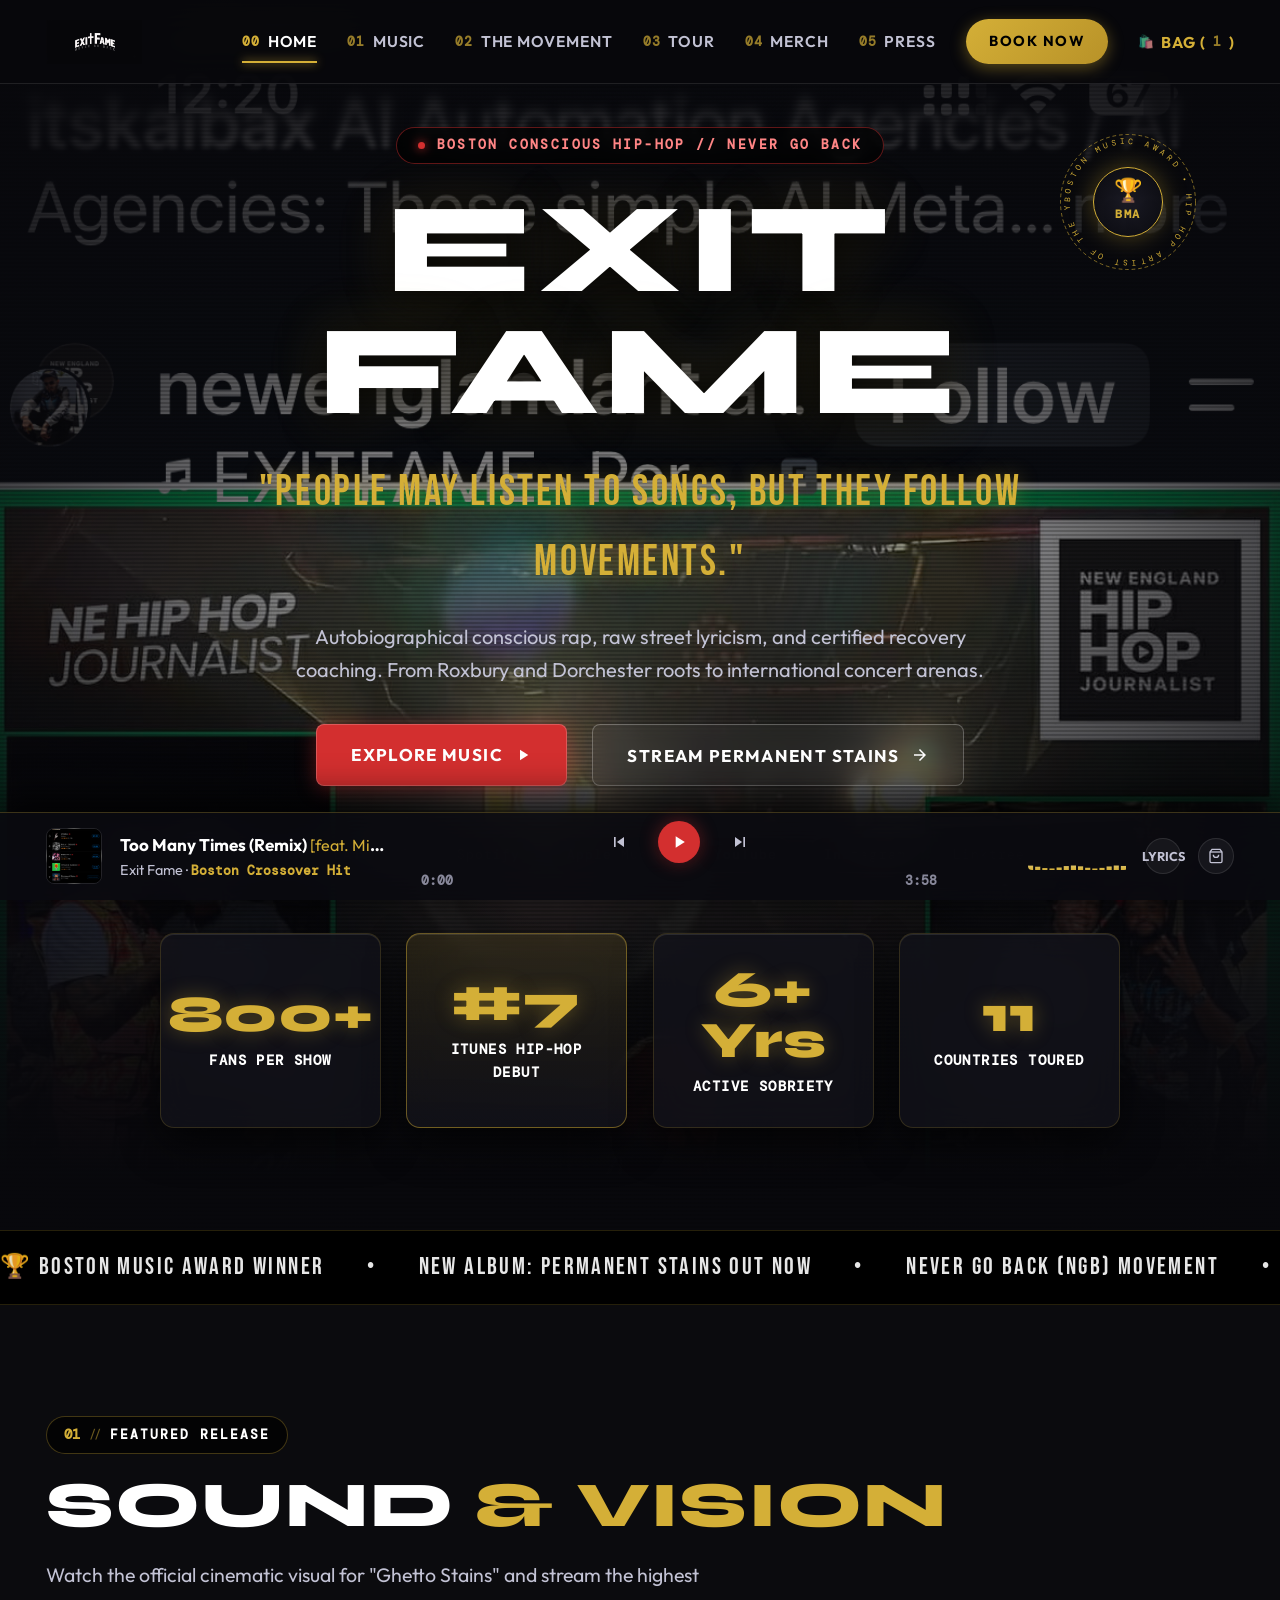
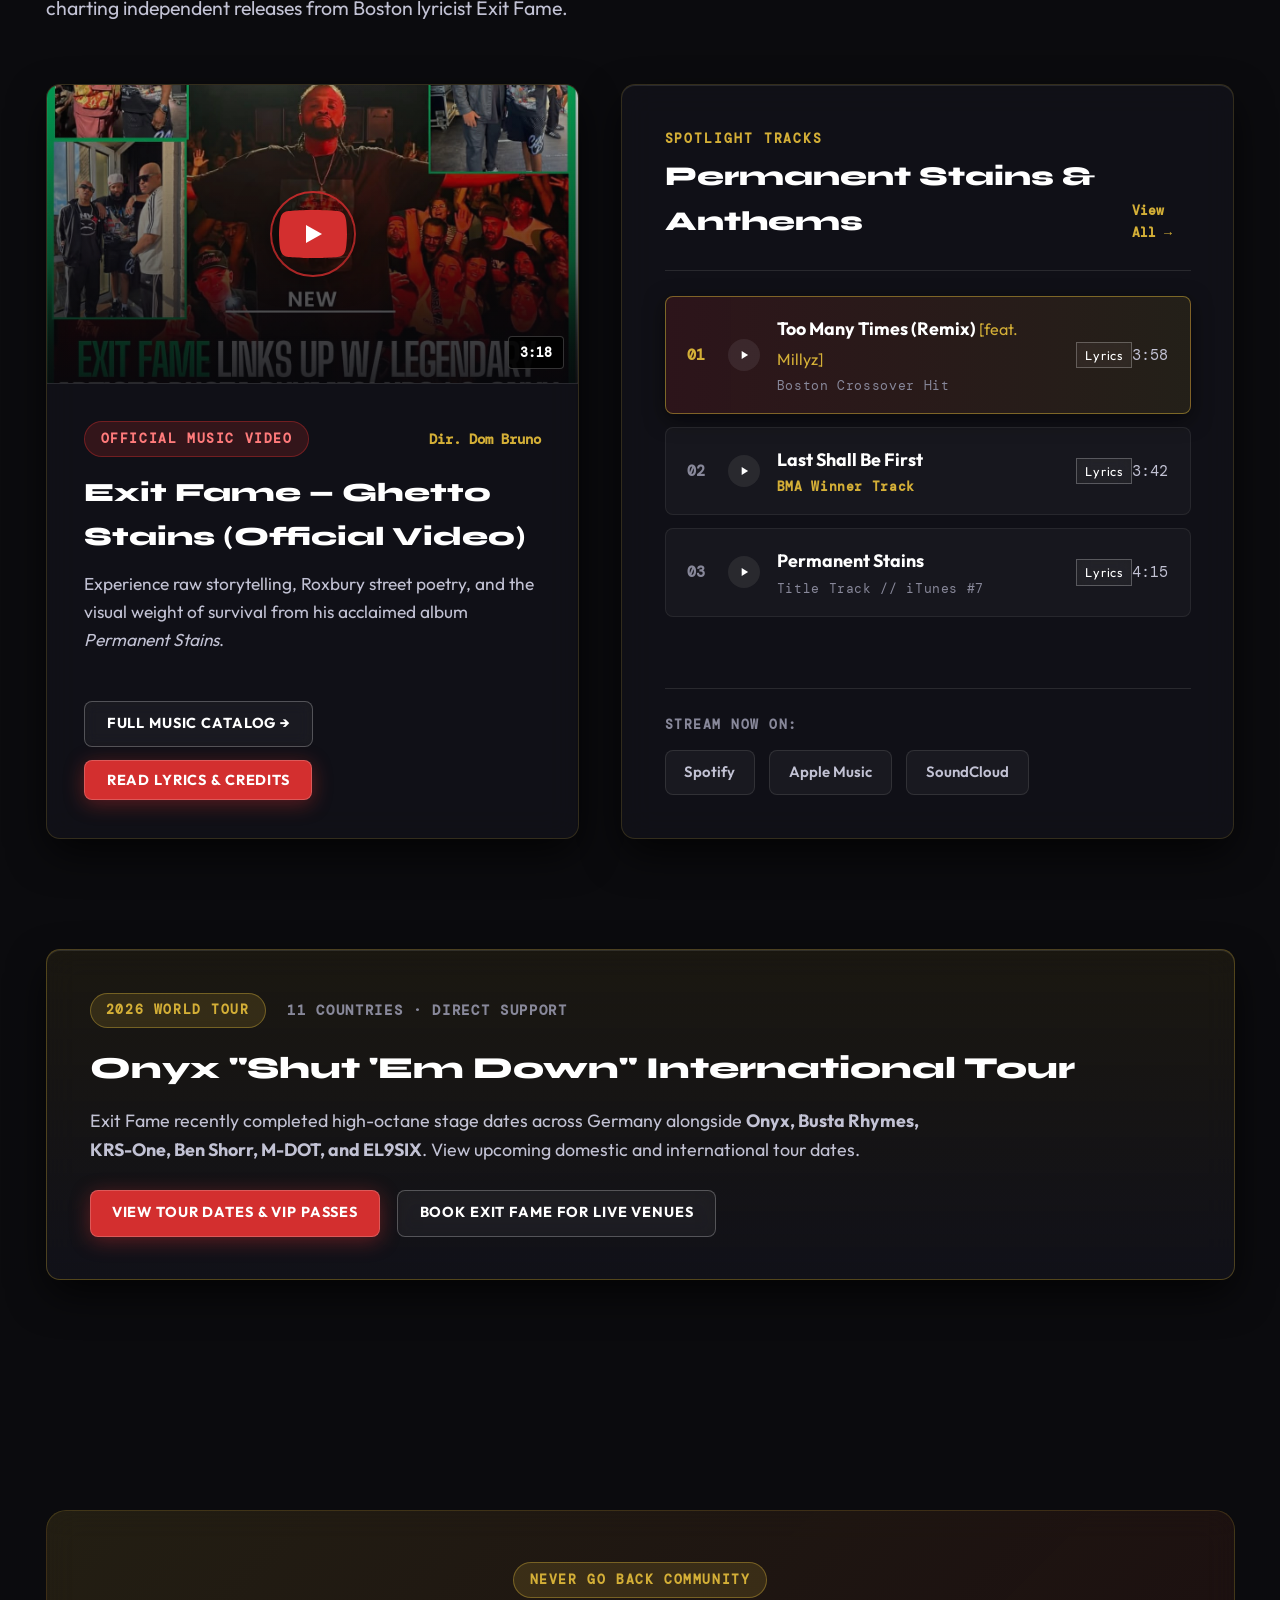
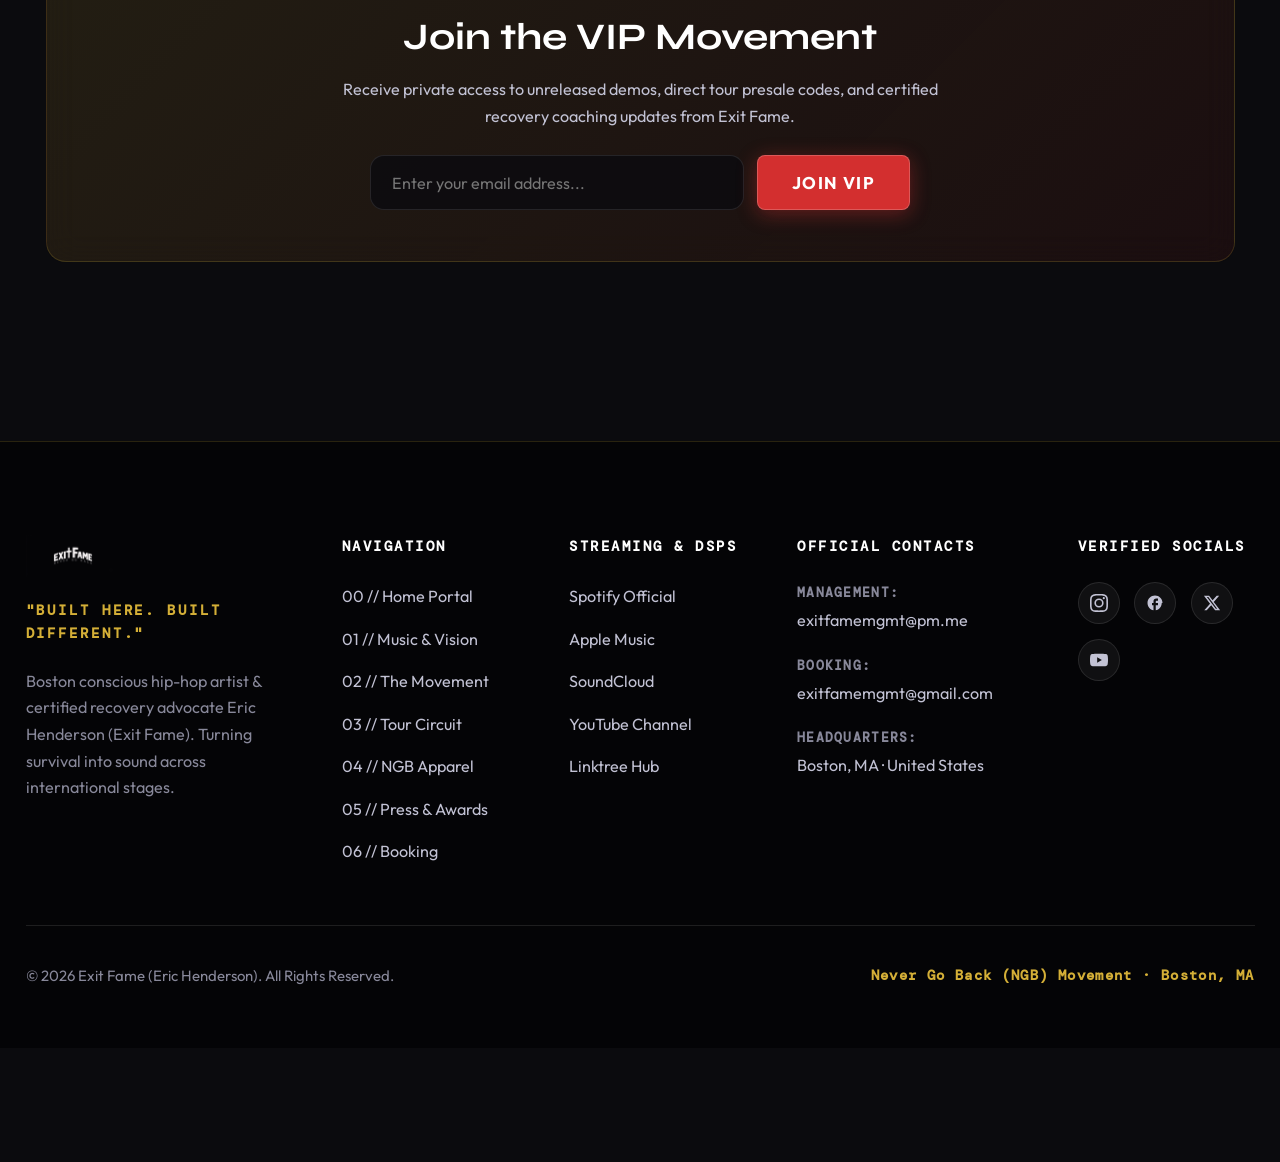
==== index.html @ ade74781 "fix(deploy): situate all HTML pages and assets in root publish directory with 200 rewrite routes in " ====
<!DOCTYPE html>
<html lang="en">
<head>
  <meta charset="UTF-8">
  <meta name="viewport" content="width=device-width, initial-scale=1.0">
  <title>EXIT FAME — Official Artist Portal | Never Go Back (NGB)</title>
  <meta name="description" content="Official portal for Boston conscious rap artist, lyricist, and recovery advocate Exit Fame (Eric Henderson). Featured music videos, tour routing, and NGB movement.">
  
  <!-- Google Fonts -->
  <link rel="preconnect" href="https://fonts.googleapis.com">
  <link rel="preconnect" href="https://fonts.gstatic.com" crossorigin>
  <link href="https://fonts.googleapis.com/css2?family=Bebas+Neue&family=DM+Mono:ital,wght@0,300;0,400;0,500;1,300;1,400;1,500&family=Outfit:wght@300;400;500;600;700;800;900&family=Syne:wght@700;800&display=swap" rel="stylesheet">
  
  <!-- Stylesheets -->
  <link rel="stylesheet" href="style.css">
  
  <!-- Shopify SDK -->
  <script src="https://sdks.shopifycdn.com/buy-button/latest/buy-button-storefront.js"></script>
</head>
<body class="dark-theme">

  <!-- Ambient Golden Ember Canvas Engine -->
  <canvas id="ember-canvas"></canvas>
  <div class="cursor-spotlight"></div>

  <!-- Ambient Lighting Background Orbs -->
  <div class="ambient-glow-bg">
    <div class="glow-orb orb-1"></div>
    <div class="glow-orb orb-2"></div>
    <div class="glow-orb orb-3"></div>
  </div>

  <div class="grain-overlay"></div>

  <!-- Main Header / Unified Navigation -->
  <header class="main-header" id="navbar">
    <div class="header-container">
      <div class="brand-logo-img-wrapper">
        <a href="index.html" class="brand-link" aria-label="Exit Fame Home">
          <img src="exit fame logo.png" alt="Exit Fame Logo" class="nav-logo">
        </a>
      </div>

      <nav class="nav-links" id="nav-menu">
        <a href="index.html" class="nav-link active" aria-current="page"><span>00</span>Home</a>
        <a href="music.html" class="nav-link"><span>01</span>Music</a>
        <a href="movement.html" class="nav-link"><span>02</span>The Movement</a>
        <a href="tour.html" class="nav-link"><span>03</span>Tour</a>
        <a href="merch.html" class="nav-link"><span>04</span>Merch</a>
        <a href="press.html" class="nav-link"><span>05</span>Press</a>
        <a href="booking.html" class="nav-cta-btn">Book Now</a>
        <button class="nav-link" onclick="openCart()" style="display:flex; align-items:center; gap:0.4rem; color:var(--accent-gold); font-weight:700;">
          <span>🛍️</span> Bag (<span id="nav-cart-count">1</span>)
        </button>
      </nav>

      <div class="header-actions-mobile">
        <button class="mobile-nav-toggle" id="mobile-nav-btn" aria-label="Toggle Menu">
          <span class="bar"></span>
          <span class="bar"></span>
          <span class="bar"></span>
        </button>
      </div>
    </div>
  </header>

  <!-- Mobile Navigation Drawer -->
  <div class="mobile-drawer" id="mobile-drawer">
    <div class="mobile-drawer-inner">
      <div class="mobile-brand">
        <img src="exit fame logo.png" alt="Exit Fame Logo" class="mobile-logo">
      </div>
      <nav class="mobile-nav-links">
        <a href="index.html" class="mobile-link active"><span class="m-num">00</span> Home Portal</a>
        <a href="music.html" class="mobile-link"><span class="m-num">01</span> Sound &amp; Vision</a>
        <a href="movement.html" class="mobile-link"><span class="m-num">02</span> The Movement</a>
        <a href="tour.html" class="mobile-link"><span class="m-num">03</span> Tour Circuit</a>
        <a href="merch.html" class="mobile-link"><span class="m-num">04</span> NGB Merch</a>
        <a href="press.html" class="mobile-link"><span class="m-num">05</span> Press &amp; Awards</a>
        <a href="booking.html" class="mobile-link cta-link"><span class="m-num">06</span> Direct Booking</a>
      </nav>
      <div class="mobile-drawer-footer">
        <button class="btn btn-primary btn-block btn-sm" onclick="openCart(); document.getElementById('mobile-drawer').classList.remove('open');">
          🛍️ View Bag (<span id="drawer-cart-count">1</span>)
        </button>
      </div>
    </div>
  </div>

  <!-- Hero Section with 3D Vinyl Peek Card -->
  <section class="hero-section" id="hero">
    <div class="hero-background-wrapper">
      <div class="hero-background" style="background-image: linear-gradient(to top, rgba(8,8,12,1) 5%, rgba(8,8,12,0.45) 55%, rgba(8,8,12,0.85) 100%), url('general images/29002.jpg');"></div>
      <div class="hero-scanlines"></div>
      <div class="hero-vignette"></div>
    </div>
    
    <!-- Floating Gold BMA Award Badge -->
    <div class="hero-badge-container reveal">
      <div class="spinning-ring">
        <svg viewBox="0 0 160 160" xmlns="http://www.w3.org/2000/svg">
          <circle cx="80" cy="80" r="72" fill="none" stroke="var(--accent-gold)" stroke-width="1" stroke-dasharray="4 3" opacity="0.6"></circle>
          <path id="badge-text-path" d="M 80,80 m -62,0 a 62,62 0 1,1 124,0 a 62,62 0 1,1 -124,0" fill="none"></path>
          <text font-family="'DM Mono', monospace" font-size="8.5" fill="var(--accent-gold)" letter-spacing="3.5">
            <textPath href="#badge-text-path">BOSTON MUSIC AWARD • HIP HOP ARTIST OF THE YEAR • </textPath>
          </text>
        </svg>
      </div>
      <div class="badge-center">
        <span class="trophy-icon">🏆</span>
        <span class="badge-year">BMA</span>
      </div>
    </div>

    <!-- Hero Content -->
    <div class="hero-content">
      <div class="hero-micro-pill reveal">
        <span class="live-dot"></span>
        <span>BOSTON CONSCIOUS HIP-HOP // NEVER GO BACK</span>
      </div>

      <h1 class="hero-title reveal" data-text="EXIT FAME">EXIT FAME</h1>
      
      <p class="hero-tagline reveal">"People may listen to songs, but they follow movements."</p>
      <p class="hero-subtext reveal">Autobiographical conscious rap, raw street lyricism, and certified recovery coaching. From Roxbury and Dorchester roots to international concert arenas.</p>
      
      <div class="hero-actions reveal">
        <a href="music.html" class="btn btn-primary btn-glow">
          <span>Explore Music</span>
          <svg viewBox="0 0 24 24" class="btn-arrow"><path d="M8 5v14l11-7z" fill="currentColor"/></svg>
        </a>
        <button class="btn btn-outline" onclick="openPreSaveModal()">
          <span>Stream Permanent Stains</span>
          <svg viewBox="0 0 24 24" class="btn-arrow"><path d="M12 4l-1.41 1.41L16.17 11H4v2h12.17l-5.58 5.59L12 20l8-8z" fill="currentColor"/></svg>
        </button>
      </div>

      <!-- Quick Platform Strip -->
      <div class="hero-socials reveal">
        <span class="social-label">OFFICIAL PLATFORMS:</span>
        <a href="https://open.spotify.com/artist/57qWHGzvGUTqCqvIQHj8eu" target="_blank" rel="noopener noreferrer" class="hero-social-pill">Spotify</a>
        <a href="https://music.apple.com/us/artist/exitfame/1560749867" target="_blank" rel="noopener noreferrer" class="hero-social-pill">Apple Music</a>
        <a href="https://www.youtube.com/@EXITFAME" target="_blank" rel="noopener noreferrer" class="hero-social-pill">YouTube</a>
        <a href="https://www.instagram.com/exit_fame/" target="_blank" rel="noopener noreferrer" class="hero-social-pill">Instagram</a>
        <a href="https://linktr.ee/exitfame" target="_blank" rel="noopener noreferrer" class="hero-social-pill">Linktree</a>
      </div>

      <!-- Quick Metrics Grid -->
      <div class="hero-stats reveal">
        <div class="stat-card glass-card tilt-card">
          <span class="stat-num">800+</span>
          <span class="stat-lbl">Fans Per Show</span>
        </div>
        <div class="stat-card glass-card tilt-card highlight-card">
          <span class="stat-num">#7</span>
          <span class="stat-lbl">iTunes Hip-Hop Debut</span>
        </div>
        <div class="stat-card glass-card tilt-card">
          <span class="stat-num">6+ Yrs</span>
          <span class="stat-lbl">Active Sobriety</span>
        </div>
        <div class="stat-card glass-card tilt-card">
          <span class="stat-num">11</span>
          <span class="stat-lbl">Countries Toured</span>
        </div>
      </div>
    </div>
  </section>

  <!-- Continuous Ticker -->
  <div class="ticker-container">
    <div class="ticker-wrap">
      <div class="ticker-item">🏆 BOSTON MUSIC AWARD WINNER</div>
      <div class="ticker-item">•</div>
      <div class="ticker-item">NEW ALBUM: PERMANENT STAINS OUT NOW</div>
      <div class="ticker-item">•</div>
      <div class="ticker-item">NEVER GO BACK (NGB) MOVEMENT</div>
      <div class="ticker-item">•</div>
      <div class="ticker-item">ONYX "SHUT 'EM DOWN" INTERNATIONAL TOUR 2026</div>
      <div class="ticker-item">•</div>
      <div class="ticker-item">🏆 BOSTON MUSIC AWARD WINNER</div>
      <div class="ticker-item">•</div>
      <div class="ticker-item">NEW ALBUM: PERMANENT STAINS OUT NOW</div>
      <div class="ticker-item">•</div>
      <div class="ticker-item">NEVER GO BACK (NGB) MOVEMENT</div>
      <div class="ticker-item">•</div>
      <div class="ticker-item">ONYX "SHUT 'EM DOWN" INTERNATIONAL TOUR 2026</div>
      <div class="ticker-item">•</div>
    </div>
  </div>

  <!-- Featured Sound & Vision Portal -->
  <section class="section-container">
    <div class="section-header reveal">
      <div class="section-micro-badge">
        <span class="badge-index">01</span>
        <span class="badge-separator">//</span>
        <span class="badge-title">FEATURED RELEASE</span>
      </div>
      <h2 class="section-title">Sound <span>&amp; Vision</span></h2>
      <p class="section-lead">Watch the official cinematic visual for "Ghetto Stains" and stream the highest charting independent releases from Boston lyricist Exit Fame.</p>
    </div>

    <div class="music-grid">
      <!-- Video Showcase -->
      <div class="video-card glass-card tilt-card reveal">
        <a href="https://www.youtube.com/watch?v=vSPYZOpDWD0" target="_blank" rel="noopener noreferrer" class="video-facade-link" aria-label="Watch Ghetto Stains on YouTube">
          <div class="video-thumbnail-bg" style="background-image: linear-gradient(180deg, rgba(8,8,12,0.2) 0%, rgba(8,8,12,0.88) 100%), url('general images/29002.jpg');"></div>
          <div class="play-button-overlay">
            <div class="play-ripple"></div>
            <svg viewBox="0 0 68 48" class="yt-play-svg"><path class="yt-play-bg" d="M66.52,7.74c-0.78-2.93-2.49-5.41-5.42-6.19C55.79,.13,34,0,34,0S12.21,.13,6.9,1.55 c-2.93,.78-4.63,3.26-5.42,6.19C0.06,13.05,0,24,0,24s0.06,10.95,1.48,16.26c0.78,2.93,2.49,5.41,5.42,6.19 C12.21,47.87,34,48,34,48s21.79,-0.13,27.1-1.55c2.93,-0.78,4.64,-3.26,5.42,-6.19C67.94,34.95,68,24,68,24S67.94,13.05,66.52,7.74z" fill="#d32f2f"/><polygon points="27,15 27,33 43,24" fill="#fff"/></svg>
          </div>
          <div class="video-duration-badge">3:18</div>
        </a>
        <div class="video-info">
          <div class="video-meta-top">
            <span class="badge badge-crimson">OFFICIAL MUSIC VIDEO</span>
            <span class="video-director">Dir. Dom Bruno</span>
          </div>
          <h3>Exit Fame — Ghetto Stains (Official Video)</h3>
          <p>Experience raw storytelling, Roxbury street poetry, and the visual weight of survival from his acclaimed album <em>Permanent Stains</em>.</p>
          <div style="display:flex; gap:0.75rem; flex-wrap:wrap; margin-top:1rem;">
            <a href="music.html" class="btn btn-sm btn-outline">
              Full Music Catalog &rarr;
            </a>
            <button class="btn btn-sm btn-primary" onclick="openLyricsModal('Permanent Stains')">
              Read Lyrics &amp; Credits
            </button>
          </div>
        </div>
      </div>

      <!-- Top Tracks Teaser Deck -->
      <div class="tracklist-card glass-card tilt-card reveal">
        <div class="tracklist-header">
          <div class="th-left">
            <span class="th-badge">SPOTLIGHT TRACKS</span>
            <h3>Permanent Stains &amp; Anthems</h3>
          </div>
          <a href="music.html" class="th-hint" style="color: var(--accent-gold); font-weight: 600;">View All &rarr;</a>
        </div>

        <div class="playlist-container">
          <div class="playlist-track active" data-index="0">
            <div class="track-left">
              <span class="track-number">01</span>
              <button class="track-play-trigger" aria-label="Play Track">
                <svg viewBox="0 0 24 24" class="t-play-icon"><path d="M8 5v14l11-7z" fill="currentColor"/></svg>
                <span class="t-equalizer"><span></span><span></span><span></span></span>
              </button>
            </div>
            <div class="track-info-row">
              <span class="track-title">Too Many Times (Remix) <span class="track-feature">[feat. Millyz]</span></span>
              <span class="track-tag">Boston Crossover Hit</span>
            </div>
            <button class="btn-sm btn-outline" style="font-size: 0.75rem; padding: 0.25rem 0.5rem;" onclick="event.stopPropagation(); openLyricsModal('Too Many Times (Remix)');">Lyrics</button>
            <span class="track-duration">3:58</span>
          </div>

          <div class="playlist-track" data-index="1">
            <div class="track-left">
              <span class="track-number">02</span>
              <button class="track-play-trigger" aria-label="Play Track">
                <svg viewBox="0 0 24 24" class="t-play-icon"><path d="M8 5v14l11-7z" fill="currentColor"/></svg>
                <span class="t-equalizer"><span></span><span></span><span></span></span>
              </button>
            </div>
            <div class="track-info-row">
              <span class="track-title">Last Shall Be First</span>
              <span class="track-tag tag-bma">BMA Winner Track</span>
            </div>
            <button class="btn-sm btn-outline" style="font-size: 0.75rem; padding: 0.25rem 0.5rem;" onclick="event.stopPropagation(); openLyricsModal('Last Shall Be First');">Lyrics</button>
            <span class="track-duration">3:42</span>
          </div>

          <div class="playlist-track" data-index="2">
            <div class="track-left">
              <span class="track-number">03</span>
              <button class="track-play-trigger" aria-label="Play Track">
                <svg viewBox="0 0 24 24" class="t-play-icon"><path d="M8 5v14l11-7z" fill="currentColor"/></svg>
                <span class="t-equalizer"><span></span><span></span><span></span></span>
              </button>
            </div>
            <div class="track-info-row">
              <span class="track-title">Permanent Stains</span>
              <span class="track-tag">Title Track // iTunes #7</span>
            </div>
            <button class="btn-sm btn-outline" style="font-size: 0.75rem; padding: 0.25rem 0.5rem;" onclick="event.stopPropagation(); openLyricsModal('Permanent Stains');">Lyrics</button>
            <span class="track-duration">4:15</span>
          </div>
        </div>

        <div class="streaming-platforms-hub">
          <span class="sph-label">STREAM NOW ON:</span>
          <div class="sph-links">
            <a href="https://open.spotify.com/artist/57qWHGzvGUTqCqvIQHj8eu" target="_blank" rel="noopener noreferrer" class="platform-chip chip-spotify">Spotify</a>
            <a href="https://music.apple.com/us/artist/exitfame/1560749867" target="_blank" rel="noopener noreferrer" class="platform-chip chip-apple">Apple Music</a>
            <a href="https://soundcloud.com/exitfame" target="_blank" rel="noopener noreferrer" class="platform-chip chip-soundcloud">SoundCloud</a>
          </div>
        </div>
      </div>
    </div>
  </section>

  <!-- Onyx World Tour Spotlight Banner -->
  <section class="section-container" style="padding-top: 0;">
    <div class="tour-headline-card glass-card tilt-card reveal">
      <div class="th-badge-row">
        <span class="badge badge-gold">2026 WORLD TOUR</span>
        <span class="th-circuit">11 COUNTRIES · DIRECT SUPPORT</span>
      </div>
      <h3>Onyx "Shut 'Em Down" International Tour</h3>
      <p>Exit Fame recently completed high-octane stage dates across Germany alongside <strong>Onyx, Busta Rhymes, KRS-One, Ben Shorr, M-DOT, and EL9SIX</strong>. View upcoming domestic and international tour dates.</p>
      <div style="margin-top: 1.5rem; display: flex; gap: 1rem; flex-wrap: wrap;">
        <a href="tour.html" class="btn btn-primary btn-sm">View Tour Dates &amp; VIP Passes</a>
        <a href="booking.html" class="btn btn-outline btn-sm">Book Exit Fame for Live Venues</a>
      </div>
    </div>
  </section>

  <!-- VIP Community / Recovery Newsletter Strip -->
  <section class="section-container" style="padding-top: 0;">
    <div class="vip-strip reveal">
      <span class="badge badge-gold">NEVER GO BACK COMMUNITY</span>
      <h2 style="font-family: var(--font-display); font-size: 2.2rem; margin: 0.5rem 0;">Join the VIP Movement</h2>
      <p style="color: var(--text-secondary); max-width: 600px; margin: 0 auto; font-size: 0.95rem;">Receive private access to unreleased demos, direct tour presale codes, and certified recovery coaching updates from Exit Fame.</p>
      <form class="vip-form-row" onsubmit="handleVipSubmit(event)">
        <input type="email" id="vip-email-input" class="vip-input" required placeholder="Enter your email address...">
        <button type="submit" class="btn btn-primary btn-glow">Join VIP</button>
      </form>
    </div>
  </section>

  <!-- Comprehensive 5-Column EPK & Management Footer Hub -->
  <footer class="main-footer">
    <div class="footer-container">
      <div class="footer-columns-grid">
        <div class="footer-col brand-col">
          <img src="exit fame logo.png" alt="Exit Fame Logo" class="footer-logo">
          <p class="footer-statement">"Built Here. Built Different."</p>
          <p class="footer-bio-snippet">Boston conscious hip-hop artist &amp; certified recovery advocate Eric Henderson (Exit Fame). Turning survival into sound across international stages.</p>
        </div>

        <div class="footer-col">
          <h5 class="f-title">NAVIGATION</h5>
          <ul class="f-links">
            <li><a href="index.html">00 // Home Portal</a></li>
            <li><a href="music.html">01 // Music &amp; Vision</a></li>
            <li><a href="movement.html">02 // The Movement</a></li>
            <li><a href="tour.html">03 // Tour Circuit</a></li>
            <li><a href="merch.html">04 // NGB Apparel</a></li>
            <li><a href="press.html">05 // Press &amp; Awards</a></li>
            <li><a href="booking.html">06 // Booking</a></li>
          </ul>
        </div>

        <div class="footer-col">
          <h5 class="f-title">STREAMING &amp; DSPs</h5>
          <ul class="f-links">
            <li><a href="https://open.spotify.com/artist/57qWHGzvGUTqCqvIQHj8eu" target="_blank" rel="noopener noreferrer">Spotify Official</a></li>
            <li><a href="https://music.apple.com/us/artist/exitfame/1560749867" target="_blank" rel="noopener noreferrer">Apple Music</a></li>
            <li><a href="https://soundcloud.com/exitfame" target="_blank" rel="noopener noreferrer">SoundCloud</a></li>
            <li><a href="https://www.youtube.com/@EXITFAME" target="_blank" rel="noopener noreferrer">YouTube Channel</a></li>
            <li><a href="https://linktr.ee/exitfame" target="_blank" rel="noopener noreferrer">Linktree Hub</a></li>
          </ul>
        </div>

        <div class="footer-col">
          <h5 class="f-title">OFFICIAL CONTACTS</h5>
          <div class="f-contact-block">
            <span class="fc-label">MANAGEMENT:</span>
            <a href="mailto:exitfamemgmt@pm.me" class="fc-val">exitfamemgmt@pm.me</a>
          </div>
          <div class="f-contact-block">
            <span class="fc-label">BOOKING:</span>
            <a href="mailto:exitfamemgmt@gmail.com" class="fc-val">exitfamemgmt@gmail.com</a>
          </div>
          <div class="f-contact-block">
            <span class="fc-label">HEADQUARTERS:</span>
            <span class="fc-val">Boston, MA · United States</span>
          </div>
        </div>

        <div class="footer-col">
          <h5 class="f-title">VERIFIED SOCIALS</h5>
          <div class="footer-socials-grid">
            <a href="https://www.instagram.com/exit_fame/" target="_blank" rel="noopener noreferrer" title="Instagram" class="social-icon-btn">
              <svg viewBox="0 0 24 24" class="social-svg"><path d="M12 2.163c3.204 0 3.584.012 4.85.07 3.252.148 4.771 1.691 4.919 4.919.058 1.265.069 1.645.069 4.849 0 3.205-.012 3.584-.069 4.849-.149 3.225-1.664 4.771-4.919 4.919-1.266.058-1.644.07-4.85.07-3.204 0-3.584-.012-4.849-.07-3.26-.149-4.771-1.699-4.919-4.92-.058-1.265-.07-1.644-.07-4.849 0-3.204.013-3.583.07-4.849.149-3.227 1.664-4.771 4.919-4.919 1.266-.057 1.645-.069 4.849-.069zM12 0C8.741 0 8.333.014 7.053.072 2.695.272.273 2.69.073 7.051.014 8.333 0 8.741 0 12c0 3.259.014 3.668.072 4.948.2 4.358 2.618 6.78 6.98 6.98 1.281.058 1.689.072 4.948.072 3.259 0 3.668-.014 4.948-.072 4.354-.2 6.782-2.618 6.979-6.98.059-1.28.073-1.689.073-4.948 0-3.259-.014-3.667-.072-4.947-.196-4.354-2.617-6.78-6.979-6.98C15.668.014 15.259 0 12 0zm0 5.838a6.162 6.162 0 1 0 0 12.324 6.162 6.162 0 0 0 0-12.324zM12 16a4 4 0 1 1 0-8 4 4 0 0 1 0 8zm6.406-11.845a1.44 1.44 0 1 0 0 2.881 1.44 1.44 0 0 0 0-2.881z" fill="currentColor"/></svg>
            </a>
            <a href="https://www.facebook.com/profile.php?id=100068135989438" target="_blank" rel="noopener noreferrer" title="Facebook" class="social-icon-btn">
              <svg viewBox="0 0 24 24" class="social-svg"><path d="M22 12c0-5.52-4.48-10-10-10S2 6.48 2 12c0 4.84 3.44 8.87 8 9.8V15H8v-3h2V9.5C10 7.57 11.57 6 13.5 6H16v3h-2c-.55 0-1 .45-1 1V12h3v3h-3v6.8c4.56-.93 8-4.96 8-9.8z" fill="currentColor"/></svg>
            </a>
            <a href="https://x.com/EXIT_FAME" target="_blank" rel="noopener noreferrer" title="Twitter / X" class="social-icon-btn">
              <svg viewBox="0 0 24 24" class="social-svg"><path d="M18.244 2.25h3.308l-7.227 8.26 8.502 11.24H16.17l-5.214-6.817L4.99 21.75H1.68l7.73-8.835L1.254 2.25H8.08l4.713 6.231zm-1.161 17.52h1.833L7.084 4.126H5.117z" fill="currentColor"/></svg>
            </a>
            <a href="https://www.youtube.com/@EXITFAME" target="_blank" rel="noopener noreferrer" title="YouTube" class="social-icon-btn">
              <svg viewBox="0 0 24 24" class="social-svg"><path d="M23.498 6.163a3.003 3.003 0 0 0-2.11-2.11C19.518 3.545 12 3.545 12 3.545s-7.518 0-9.388.507a3.003 3.003 0 0 0-2.11 2.11C0 8.033 0 12 0 12s0 3.967.502 5.837a3.003 3.003 0 0 0 2.11 2.11c1.87.507 9.388.507 9.388.507s7.518 0 9.388-.507a3.003 3.003 0 0 0 2.11-2.11C24 15.967 24 12 24 12s0-3.967-.502-5.837zM9.545 15.568V8.432L15.818 12l-6.273 3.568z" fill="currentColor"/></svg>
            </a>
          </div>
        </div>
      </div>

      <!-- Bottom Copyright Strip -->
      <div class="footer-bottom-strip">
        <p class="f-copy">&copy; 2026 Exit Fame (Eric Henderson). All Rights Reserved.</p>
        <p class="f-sub">Never Go Back (NGB) Movement · Boston, MA</p>
      </div>
    </div>
  </footer>

  <!-- PERSISTENT DOCKED BOTTOM AUDIO PLAYER BAR WITH EQUALIZER & VISUALIZER -->
  <aside class="persistent-audio-dock" id="persistent-player-dock" aria-label="Persistent Audio Player">
    <div class="dock-container">
      
      <!-- Track Meta (Left) -->
      <div class="dock-meta">
        <div class="dock-art-wrap">
          <img src="charts/IMG_1091.PNG" alt="Track Artwork" id="dock-album-art" class="dock-art">
          <div class="dock-vinyl" id="dock-vinyl-disc"></div>
        </div>
        <div class="dock-info">
          <span class="dock-title" id="dock-track-title">Too Many Times (Remix) [feat. Millyz]</span>
          <span class="dock-artist">Exit Fame · <span class="dock-badge-tag" id="dock-track-tag">Boston Crossover Hit</span></span>
        </div>
      </div>

      <!-- Audio Controls & Scrubber (Center) -->
      <div class="dock-controls-center">
        <div class="dock-btns">
          <button class="dock-btn-icon" id="dock-btn-prev" aria-label="Previous Track">
            <svg viewBox="0 0 24 24"><path d="M6 6h2v12H6zm3.5 6 8.5 6V6z" fill="currentColor"/></svg>
          </button>
          
          <button class="dock-play-btn" id="dock-btn-play" aria-label="Play / Pause">
            <svg viewBox="0 0 24 24" id="dock-play-svg"><path d="M8 5v14l11-7z" fill="currentColor"/></svg>
            <svg viewBox="0 0 24 24" id="dock-pause-svg" style="display:none;"><path d="M6 19h4V5H6v14zm8-14v14h4V5h-4z" fill="currentColor"/></svg>
          </button>
          
          <button class="dock-btn-icon" id="dock-btn-next" aria-label="Next Track">
            <svg viewBox="0 0 24 24"><path d="M6 18l8.5-6L6 6v12zM16 6v12h2V6h-2z" fill="currentColor"/></svg>
          </button>
        </div>

        <div class="dock-scrubber-row">
          <span class="dock-time" id="dock-time-elapsed">0:00</span>
          <div class="dock-progress-track" id="dock-progress-track">
            <div class="dock-progress-fill" id="dock-progress-fill"></div>
            <div class="dock-progress-handle" id="dock-progress-handle"></div>
          </div>
          <span class="dock-time" id="dock-time-total">3:58</span>
        </div>
      </div>

      <!-- Visualizer & Quick Platform Actions (Right) -->
      <div class="dock-actions-right">
        <div class="player-visualizer-wrap">
          <canvas id="player-visualizer" class="visualizer-canvas" width="100" height="28"></canvas>
        </div>
        <button class="dock-dsp-btn" onclick="openLyricsModal()" title="View Lyrics &amp; Credits">
          <span style="font-size: 0.75rem; font-weight: 700;">LYRICS</span>
        </button>
        <button class="dock-dsp-btn" onclick="openCart()" title="View Bag">
          <svg viewBox="0 0 24 24"><path d="M6 2L3 6v14a2 2 0 0 0 2 2h14a2 2 0 0 0 2-2V6l-3-4z" fill="none" stroke="currentColor" stroke-width="2"/><line x1="3" y1="6" x2="21" y2="6" stroke="currentColor" stroke-width="2"/><path d="M16 10a4 4 0 0 1-8 0" fill="none" stroke="currentColor" stroke-width="2"/></svg>
        </button>
      </div>

    </div>
  </aside>

  <!-- Scripts -->
  <script src="script.js"></script>
</body>
</html>
---- style.css ----
/* ==========================================================================
   EXIT FAME — OFFICIAL ARTIST WEBSITE STYLESHEET
   Design Standard: High-End Cinematic Dark Glassmorphism + Multi-Page Architecture
   ========================================================================== */

/* --- Custom Variables & Theme Tokens --- */
:root {
  /* Color Palette */
  --bg-deep: #08080c;
  --bg-darker: #040406;
  --bg-surface: #0e0e14;
  --bg-card: rgba(18, 18, 26, 0.78);
  --bg-card-hover: rgba(26, 26, 38, 0.92);
  --bg-glass: rgba(14, 14, 22, 0.75);
  
  /* Brand Accents */
  --accent-gold: #d4af37;
  --accent-gold-hover: #e5b83b;
  --accent-gold-light: #f7e7b4;
  --accent-gold-glow: rgba(212, 175, 55, 0.35);
  --accent-gold-dim: rgba(212, 175, 55, 0.14);
  
  --accent-crimson: #d32f2f;
  --accent-crimson-hover: #b71c1c;
  --accent-crimson-glow: rgba(211, 47, 47, 0.4);
  --accent-crimson-dim: rgba(211, 47, 47, 0.18);

  /* Typography Colors (High-Contrast Scale) */
  --text-primary: #ffffff;
  --text-secondary: #c2c2d4;
  --text-muted: #88889a;
  --text-gold: #e5b83b;
  --text-crimson: #ff6b6b;
  
  /* Borders & Glass Dividers */
  --border-subtle: rgba(255, 255, 255, 0.1);
  --border-glass: rgba(212, 175, 55, 0.18);
  --border-glass-hover: rgba(212, 175, 55, 0.45);
  --border-crimson: rgba(211, 47, 47, 0.35);

  /* Typography Families */
  --font-display: 'Syne', sans-serif;
  --font-headline: 'Bebas Neue', sans-serif;
  --font-body: 'Outfit', sans-serif;
  --font-mono: 'DM Mono', monospace;

  /* Layout & Sizing */
  --header-height: 84px;
  --dock-height: 88px;
  --container-max: 1240px;
  --border-radius-sm: 8px;
  --border-radius-md: 14px;
  --border-radius-lg: 20px;
  --border-radius-full: 9999px;

  /* Shadows */
  --shadow-glass: 0 16px 40px -4px rgba(0, 0, 0, 0.75), inset 0 1px 0 rgba(255, 255, 255, 0.1);
  --shadow-glow-gold: 0 0 35px rgba(212, 175, 55, 0.25);
  --shadow-glow-crimson: 0 0 35px rgba(211, 47, 47, 0.3);
}

/* --- Base & Reset --- */
*, *::before, *::after {
  box-sizing: border-box;
  margin: 0;
  padding: 0;
}

html {
  scroll-behavior: smooth;
  font-size: 17px; /* Scaled up for optimal legibility */
  background-color: #0b0b0e;
}

body {
  font-family: var(--font-body);
  background-color: #0b0b0e !important;
  color: var(--text-primary);
  line-height: 1.65;
  overflow-x: hidden;
  position: relative;
  -webkit-font-smoothing: antialiased;
  -moz-osx-font-smoothing: grayscale;
  padding-bottom: calc(var(--dock-height) + 1.5rem);
  z-index: 0;
}

body.no-scroll {
  overflow: hidden;
}

a {
  color: inherit;
  text-decoration: none;
  transition: all 0.25s ease;
}

img {
  max-width: 100%;
  height: auto;
  display: block;
}

button {
  font-family: inherit;
  cursor: pointer;
  border: none;
  background: none;
  outline: none;
}

/* --- Ambient Canvas & Background Overlays (Strictly in the back at z-index: -1) --- */
canvas#particles,
canvas#ember-canvas,
canvas#diamond-canvas,
.bg-canvas,
.ambient-glow-bg,
.grain-overlay {
  position: fixed !important;
  top: 0 !important;
  left: 0 !important;
  width: 100vw !important;
  height: 100vh !important;
  z-index: -1 !important;
  pointer-events: none !important;
  background: transparent !important;
}

.cursor-spotlight {
  position: fixed !important;
  width: 480px;
  height: 480px;
  border-radius: 50%;
  pointer-events: none !important;
  z-index: 0 !important;
  transform: translate(-50%, -50%);
  background: radial-gradient(circle, rgba(212, 175, 55, 0.08) 0%, rgba(211, 47, 47, 0.03) 45%, transparent 70%);
  mix-blend-mode: screen;
  transition: opacity 0.3s ease;
}

.glow-orb {
  position: absolute;
  border-radius: 50%;
  filter: blur(140px);
  opacity: 0.3;
  animation: floatOrb 22s infinite alternate ease-in-out;
}

.orb-1 {
  width: 650px;
  height: 650px;
  background: radial-gradient(circle, rgba(212, 175, 55, 0.4) 0%, rgba(212, 175, 55, 0) 70%);
  top: -150px;
  right: -100px;
}

.orb-2 {
  width: 750px;
  height: 750px;
  background: radial-gradient(circle, rgba(211, 47, 47, 0.35) 0%, rgba(211, 47, 47, 0) 70%);
  top: 45%;
  left: -200px;
  animation-duration: 26s;
}

.orb-3 {
  width: 600px;
  height: 600px;
  background: radial-gradient(circle, rgba(229, 184, 59, 0.3) 0%, rgba(229, 184, 59, 0) 70%);
  bottom: 5%;
  right: -100px;
  animation-duration: 24s;
}

@keyframes floatOrb {
  0% { transform: translate(0, 0) scale(1); }
  50% { transform: translate(70px, 45px) scale(1.12); }
  100% { transform: translate(-45px, 85px) scale(0.95); }
}

/* Visibility Assurance for all content */
.reveal {
  opacity: 1 !important;
  transform: none !important;
  visibility: visible !important;
}

/* All main containers, sections, headers, and cards explicitly elevated */
.main-header,
.site-header {
  position: fixed !important;
  top: 0 !important;
  left: 0 !important;
  width: 100% !important;
  z-index: 1000 !important;
}

.hero-section,
.page-hero,
.section-container,
.story-layout,
.movement-timeline-wrapper,
.timeline-tree,
.timeline-card,
.music-grid,
.tour-list,
.merch-grid,
.recognition-grid,
.contact-card,
.vip-strip,
.main-footer,
.ticker-container {
  position: relative !important;
  z-index: 10 !important;
}

/* --- Glassmorphic Card & 3D Tilt Component System --- */
.glass-card {
  background: var(--bg-card);
  backdrop-filter: blur(16px);

  -webkit-backdrop-filter: blur(16px);
  border: 1px solid var(--border-glass);
  border-radius: var(--border-radius-md);
  box-shadow: var(--shadow-glass);
  transition: transform 0.35s cubic-bezier(0.16, 1, 0.3, 1), 
              border-color 0.35s ease, 
              box-shadow 0.35s ease, 
              background 0.35s ease;
  position: relative;
  overflow: hidden;
}

.glass-card:hover {
  background: var(--bg-card-hover);
  border-color: var(--border-glass-hover);
  transform: translateY(-5px);
  box-shadow: 0 20px 50px -4px rgba(0, 0, 0, 0.85), 0 0 30px rgba(212, 175, 55, 0.18);
}

.tilt-card {
  transform-style: preserve-3d;
  will-change: transform;
}

/* --- High-Impact Buttons & Badges --- */
.btn {
  display: inline-flex;
  align-items: center;
  justify-content: center;
  gap: 0.65rem;
  padding: 0.95rem 2rem;
  font-family: var(--font-body);
  font-weight: 700;
  font-size: 1rem;
  text-transform: uppercase;
  letter-spacing: 0.08em;
  border-radius: var(--border-radius-sm);
  transition: all 0.3s cubic-bezier(0.16, 1, 0.3, 1);
  position: relative;
  cursor: pointer;
}

.btn-arrow {
  width: 18px;
  height: 18px;
  transition: transform 0.3s ease;
}

.btn:hover .btn-arrow {
  transform: translateX(4px);
}

.btn-primary {
  background: var(--accent-crimson);
  color: #ffffff;
  box-shadow: 0 4px 20px rgba(211, 47, 47, 0.4);
  border: 1px solid rgba(255, 255, 255, 0.2);
}

.btn-primary:hover {
  background: var(--accent-crimson-hover);
  box-shadow: 0 8px 30px rgba(211, 47, 47, 0.65);
  transform: translateY(-3px);
}

.btn-glow {
  position: relative;
}

.btn-glow::after {
  content: '';
  position: absolute;
  inset: -2px;
  border-radius: inherit;
  background: linear-gradient(135deg, rgba(211,47,47,0.8), rgba(212,175,55,0.8));
  z-index: -1;
  opacity: 0;
  transition: opacity 0.3s ease;
}

.btn-glow:hover::after {
  opacity: 0.7;
  filter: blur(10px);
}

.btn-outline {
  background: rgba(255, 255, 255, 0.04);
  color: var(--text-primary);
  border: 1px solid rgba(255, 255, 255, 0.25);
  backdrop-filter: blur(8px);
}

.btn-outline:hover {
  border-color: var(--accent-gold);
  color: var(--accent-gold);
  background: rgba(212, 175, 55, 0.1);
  box-shadow: 0 6px 25px rgba(212, 175, 55, 0.25);
  transform: translateY(-3px);
}

.btn-sm {
  padding: 0.6rem 1.25rem;
  font-size: 0.85rem;
  letter-spacing: 0.06em;
}

.btn-block {
  width: 100%;
}

.btn-disabled {
  background: rgba(255, 255, 255, 0.06);
  color: var(--text-muted);
  border: 1px solid rgba(255, 255, 255, 0.1);
  cursor: not-allowed;
}

/* Badges */
.badge {
  display: inline-flex;
  align-items: center;
  gap: 0.4rem;
  padding: 0.35rem 0.9rem;
  font-family: var(--font-mono);
  font-size: 0.78rem;
  font-weight: 700;
  letter-spacing: 0.12em;
  text-transform: uppercase;
  border-radius: var(--border-radius-full);
}

.badge-gold {
  background: rgba(212, 175, 55, 0.15);
  color: var(--accent-gold);
  border: 1px solid rgba(212, 175, 55, 0.4);
}

.badge-crimson {
  background: rgba(211, 47, 47, 0.18);
  color: #ff7b7b;
  border: 1px solid rgba(211, 47, 47, 0.4);
}

/* Section Micro Badges */
.section-micro-badge {
  display: inline-flex;
  align-items: center;
  gap: 0.6rem;
  padding: 0.38rem 1rem;
  background: rgba(0, 0, 0, 0.65);
  border: 1px solid rgba(212, 175, 55, 0.3);
  border-radius: var(--border-radius-full);
  margin-bottom: 1rem;
}

.badge-index {
  font-family: var(--font-mono);
  font-weight: 700;
  font-size: 0.82rem;
  color: var(--accent-gold);
}

.badge-separator {
  color: rgba(212, 175, 55, 0.5);
  font-size: 0.82rem;
}

.badge-title {
  font-family: var(--font-mono);
  font-size: 0.78rem;
  font-weight: 600;
  letter-spacing: 0.15em;
  text-transform: uppercase;
  color: var(--text-primary);
}

/* --- Section Container & Layout --- */
.section-container {
  max-width: var(--container-max);
  margin: 0 auto;
  padding: 6.5rem 1.5rem;
  position: relative;
  z-index: 3;
}

.section-header {
  margin-bottom: 3.5rem;
  text-align: left;
}

.section-header.text-center {
  text-align: center;
}

.section-header.text-center .section-lead {
  margin-left: auto;
  margin-right: auto;
}

.section-title {
  font-family: var(--font-display);
  font-size: clamp(2.5rem, 5vw, 3.8rem);
  font-weight: 800;
  text-transform: uppercase;
  letter-spacing: 0.02em;
  color: var(--text-primary);
  line-height: 1.1;
  margin-bottom: 1rem;
}

.section-title span {
  color: var(--accent-gold);
  position: relative;
}

.section-lead {
  font-size: 1.15rem;
  color: var(--text-secondary);
  max-width: 720px;
  line-height: 1.7;
}

/* --- Subpage Hero Banner Component --- */
.page-hero {
  position: relative;
  padding: calc(var(--header-height) + 3.5rem) 1.5rem 4rem;
  border-bottom: 1px solid var(--border-glass);
  background: linear-gradient(180deg, rgba(14,14,22,0.85) 0%, rgba(8,8,12,0.95) 100%);
  overflow: hidden;
  z-index: 3;
}

.page-hero-bg {
  position: absolute;
  inset: 0;
  background-size: cover;
  background-position: center;
  opacity: 0.22;
  filter: grayscale(100%) contrast(120%);
  pointer-events: none;
}

.page-hero-container {
  max-width: var(--container-max);
  margin: 0 auto;
  position: relative;
  z-index: 2;
}

.page-breadcrumb {
  display: flex;
  align-items: center;
  gap: 0.5rem;
  font-family: var(--font-mono);
  font-size: 0.8rem;
  color: var(--accent-gold);
  margin-bottom: 1.25rem;
  text-transform: uppercase;
  letter-spacing: 0.12em;
}

.page-breadcrumb a {
  color: var(--text-muted);
}

.page-breadcrumb a:hover {
  color: var(--text-primary);
}

.page-hero-title {
  font-family: var(--font-display);
  font-size: clamp(2.8rem, 6vw, 4.8rem);
  font-weight: 800;
  text-transform: uppercase;
  line-height: 1;
  color: #ffffff;
  margin-bottom: 1rem;
  text-shadow: 0 4px 30px rgba(0, 0, 0, 0.8);
}

.page-hero-title span {
  color: var(--accent-gold);
}

.page-hero-subtitle {
  font-size: 1.2rem;
  color: var(--text-secondary);
  max-width: 750px;
  line-height: 1.65;
}

/* --- Sticky Main Header --- */
.main-header {
  position: fixed;
  top: 0;
  left: 0;
  width: 100%;
  height: var(--header-height);
  z-index: 900;
  background: rgba(8, 8, 12, 0.82);
  backdrop-filter: blur(20px);
  -webkit-backdrop-filter: blur(20px);
  border-bottom: 1px solid var(--border-subtle);
  transition: all 0.35s ease;
}

.main-header.scrolled {
  background: rgba(5, 5, 8, 0.95);
  border-bottom-color: rgba(212, 175, 55, 0.25);
  box-shadow: 0 10px 30px rgba(0, 0, 0, 0.65);
  height: 74px;
}

.header-container {
  max-width: var(--container-max);
  height: 100%;
  margin: 0 auto;
  padding: 0 1.5rem;
  display: flex;
  align-items: center;
  justify-content: space-between;
}

.brand-logo-img-wrapper {
  display: flex;
  align-items: center;
}

.nav-logo {
  height: 44px;
  width: auto;
  display: block;
  filter: invert(1);
  mix-blend-mode: screen;
  transition: transform 0.3s ease;
}

.nav-logo:hover {
  transform: scale(1.04);
}

.nav-links {
  display: flex;
  align-items: center;
  gap: 1.75rem;
}

.nav-link {
  font-size: 0.92rem;
  font-weight: 600;
  letter-spacing: 0.06em;
  text-transform: uppercase;
  color: var(--text-secondary);
  display: flex;
  align-items: center;
  gap: 0.45rem;
  position: relative;
  padding: 0.5rem 0;
}

.nav-link span {
  font-family: var(--font-mono);
  font-size: 0.75rem;
  color: var(--accent-gold);
  opacity: 0.7;
}

.nav-link::after {
  content: '';
  position: absolute;
  bottom: 0;
  left: 0;
  width: 0;
  height: 2px;
  background: var(--accent-gold);
  transition: width 0.3s cubic-bezier(0.16, 1, 0.3, 1);
  box-shadow: 0 0 10px var(--accent-gold);
}

.nav-link:hover,
.nav-link.active {
  color: #ffffff;
}

.nav-link:hover span,
.nav-link.active span {
  opacity: 1;
}

.nav-link:hover::after,
.nav-link.active::after {
  width: 100%;
}

.nav-cta-btn {
  padding: 0.6rem 1.4rem;
  background: linear-gradient(135deg, var(--accent-gold) 0%, #b89228 100%);
  color: #000000;
  font-weight: 700;
  font-size: 0.85rem;
  letter-spacing: 0.1em;
  text-transform: uppercase;
  border-radius: var(--border-radius-full);
  box-shadow: 0 4px 16px rgba(212, 175, 55, 0.4);
  transition: all 0.3s ease;
}

.nav-cta-btn:hover {
  transform: translateY(-2px);
  box-shadow: 0 8px 24px rgba(212, 175, 55, 0.6);
}

/* Mobile Toggle */
.header-actions-mobile {
  display: none;
}

.mobile-nav-toggle {
  display: flex;
  flex-direction: column;
  justify-content: center;
  gap: 5px;
  width: 34px;
  height: 34px;
  cursor: pointer;
}

.mobile-nav-toggle .bar {
  height: 2.5px;
  width: 100%;
  background-color: var(--text-primary);
  border-radius: 2px;
  transition: all 0.3s ease;
}

.mobile-nav-toggle.open .bar:nth-child(1) {
  transform: translateY(7.5px) rotate(45deg);
}

.mobile-nav-toggle.open .bar:nth-child(2) {
  opacity: 0;
}

.mobile-nav-toggle.open .bar:nth-child(3) {
  transform: translateY(-7.5px) rotate(-45deg);
}

/* Mobile Drawer */
.mobile-drawer {
  position: fixed;
  top: var(--header-height);
  left: 0;
  width: 100%;
  height: calc(100vh - var(--header-height) - var(--dock-height));
  background: rgba(8, 8, 12, 0.98);
  backdrop-filter: blur(24px);
  -webkit-backdrop-filter: blur(24px);
  z-index: 890;
  display: flex;
  flex-direction: column;
  transform: translateY(-100%);
  opacity: 0;
  pointer-events: none;
  transition: all 0.4s cubic-bezier(0.16, 1, 0.3, 1);
  overflow-y: auto;
  border-bottom: 1px solid var(--border-glass);
}

.mobile-drawer.active {
  transform: translateY(0);
  opacity: 1;
  pointer-events: auto;
}

.mobile-drawer-inner {
  padding: 2.5rem 2rem;
  display: flex;
  flex-direction: column;
  gap: 2rem;
}

.mobile-logo {
  height: 38px;
  width: auto;
  filter: invert(1);
  mix-blend-mode: screen;
}

.mobile-nav-links {
  display: flex;
  flex-direction: column;
  gap: 1.25rem;
}

.mobile-link {
  font-family: var(--font-display);
  font-size: 1.5rem;
  font-weight: 700;
  text-transform: uppercase;
  color: var(--text-primary);
  display: flex;
  align-items: center;
  gap: 0.85rem;
  border-bottom: 1px solid rgba(255, 255, 255, 0.08);
  padding-bottom: 0.85rem;
}

.mobile-link.active {
  color: var(--accent-gold);
  border-bottom-color: rgba(212, 175, 55, 0.4);
}

.m-num {
  font-family: var(--font-mono);
  font-size: 0.9rem;
  color: var(--accent-gold);
}

.mobile-link.cta-link {
  color: var(--accent-gold);
  border-bottom-color: rgba(212, 175, 55, 0.3);
}

.mobile-drawer-footer {
  margin-top: auto;
  padding-top: 2rem;
}

.mobile-statement {
  font-family: var(--font-mono);
  font-size: 0.85rem;
  letter-spacing: 0.18em;
  color: var(--accent-gold);
  text-transform: uppercase;
  margin-bottom: 1rem;
}

.mobile-socials-row {
  display: flex;
  gap: 1rem;
  flex-wrap: wrap;
}

.mobile-socials-row a {
  font-family: var(--font-mono);
  font-size: 0.82rem;
  color: var(--text-secondary);
  padding: 0.4rem 0.85rem;
  background: rgba(255, 255, 255, 0.05);
  border-radius: var(--border-radius-sm);
  border: 1px solid var(--border-subtle);
}

/* --- Hero Section (Home Portal) --- */
.hero-section {
  position: relative;
  min-height: 100vh;
  display: flex;
  align-items: center;
  justify-content: center;
  padding: calc(var(--header-height) + 2.5rem) 1.5rem 6rem;
  overflow: hidden;
  z-index: 3;
}

.hero-background-wrapper {
  position: absolute;
  inset: 0;
  z-index: 0;
}

.hero-background {
  width: 100%;
  height: 100%;
  background-size: cover;
  background-position: center top;
  transform: scale(1.02);
  transition: transform 8s ease-out;
}

.hero-scanlines {
  position: absolute;
  inset: 0;
  background: linear-gradient(rgba(18, 16, 16, 0) 50%, rgba(0, 0, 0, 0.3) 50%);
  background-size: 100% 4px;
  pointer-events: none;
  opacity: 0.7;
}

.hero-vignette {
  position: absolute;
  inset: 0;
  background: radial-gradient(circle at center, transparent 35%, rgba(8, 8, 12, 0.9) 100%);
  pointer-events: none;
}

/* Rotating BMA Gold Badge */
.hero-badge-container {
  position: absolute;
  top: calc(var(--header-height) + 2.5rem);
  right: 6%;
  width: 150px;
  height: 150px;
  z-index: 5;
  display: flex;
  align-items: center;
  justify-content: center;
}

.spinning-ring {
  position: absolute;
  width: 100%;
  height: 100%;
  animation: rotateBadge 20s linear infinite;
}

@keyframes rotateBadge {
  from { transform: rotate(0deg); }
  to { transform: rotate(360deg); }
}

.badge-center {
  width: 70px;
  height: 70px;
  border-radius: 50%;
  background: radial-gradient(circle, rgba(26, 26, 36, 0.95) 0%, rgba(10, 10, 15, 0.98) 100%);
  border: 1px solid var(--accent-gold);
  box-shadow: 0 0 25px var(--accent-gold-glow);
  display: flex;
  flex-direction: column;
  align-items: center;
  justify-content: center;
}

.trophy-icon {
  font-size: 1.35rem;
  line-height: 1;
}

.badge-year {
  font-family: var(--font-mono);
  font-size: 0.72rem;
  font-weight: 700;
  letter-spacing: 0.12em;
  color: var(--accent-gold);
  margin-top: 2px;
}

/* Hero Content */
.hero-content {
  position: relative;
  z-index: 3;
  max-width: 960px;
  text-align: center;
  display: flex;
  flex-direction: column;
  align-items: center;
}

.hero-micro-pill {
  display: inline-flex;
  align-items: center;
  gap: 0.7rem;
  padding: 0.4rem 1.2rem;
  background: rgba(0, 0, 0, 0.7);
  border: 1px solid rgba(211, 47, 47, 0.45);
  border-radius: var(--border-radius-full);
  font-family: var(--font-mono);
  font-size: 0.78rem;
  font-weight: 600;
  letter-spacing: 0.18em;
  color: #ff8585;
  margin-bottom: 1.5rem;
  backdrop-filter: blur(10px);
}

.live-dot {
  width: 7px;
  height: 7px;
  border-radius: 50%;
  background-color: var(--accent-crimson);
  box-shadow: 0 0 10px var(--accent-crimson);
  animation: pulseDot 1.8s infinite;
}

@keyframes pulseDot {
  0%, 100% { opacity: 1; transform: scale(1); }
  50% { opacity: 0.4; transform: scale(0.8); }
}

.hero-title {
  font-family: var(--font-display);
  font-size: clamp(4.2rem, 10vw, 8.5rem);
  font-weight: 800;
  text-transform: uppercase;
  letter-spacing: 0.04em;
  line-height: 0.95;
  color: #ffffff;
  text-shadow: 0 6px 40px rgba(0, 0, 0, 0.9), 0 0 60px rgba(212, 175, 55, 0.2);
  margin-bottom: 1.5rem;
}

.hero-tagline {
  font-family: var(--font-headline);
  font-size: clamp(1.6rem, 3.5vw, 2.5rem);
  color: var(--accent-gold);
  letter-spacing: 0.06em;
  text-transform: uppercase;
  margin-bottom: 1.25rem;
  text-shadow: 0 2px 20px rgba(212, 175, 55, 0.35);
}

.hero-subtext {
  font-size: 1.18rem;
  color: var(--text-secondary);
  max-width: 720px;
  line-height: 1.65;
  margin-bottom: 2.25rem;
}

.hero-actions {
  display: flex;
  gap: 1.5rem;
  margin-bottom: 3rem;
  flex-wrap: wrap;
  justify-content: center;
}

/* Hero Socials Strip */
.hero-socials {
  display: flex;
  align-items: center;
  gap: 0.75rem;
  flex-wrap: wrap;
  justify-content: center;
  margin-bottom: 3.5rem;
}

.social-label {
  font-family: var(--font-mono);
  font-size: 0.78rem;
  letter-spacing: 0.12em;
  color: var(--text-muted);
  margin-right: 0.4rem;
}

.hero-social-pill {
  padding: 0.35rem 0.95rem;
  font-family: var(--font-mono);
  font-size: 0.78rem;
  letter-spacing: 0.08em;
  color: var(--text-secondary);
  background: rgba(0, 0, 0, 0.6);
  border: 1px solid var(--border-subtle);
  border-radius: var(--border-radius-full);
  backdrop-filter: blur(8px);
  transition: all 0.25s ease;
}

.hero-social-pill:hover {
  color: var(--accent-gold);
  border-color: rgba(212, 175, 55, 0.5);
  background: rgba(212, 175, 55, 0.12);
  transform: translateY(-2px);
}

/* Hero Metric Stats Grid */
.hero-stats {
  display: grid;
  grid-template-columns: repeat(4, 1fr);
  gap: 1.5rem;
  width: 100%;
  max-width: 960px;
}

.stat-card {
  padding: 1.75rem 1.25rem;
  text-align: center;
  display: flex;
  flex-direction: column;
  align-items: center;
  justify-content: center;
}

.stat-card.highlight-card {
  border-color: rgba(212, 175, 55, 0.45);
  background: linear-gradient(180deg, rgba(212,175,55,0.12) 0%, rgba(18,18,26,0.85) 100%);
}

.stat-num {
  font-family: var(--font-display);
  font-size: clamp(2.4rem, 4vw, 3.2rem);
  font-weight: 800;
  color: var(--accent-gold);
  line-height: 1;
  margin-bottom: 0.5rem;
  text-shadow: 0 0 20px var(--accent-gold-glow);
}

.stat-lbl {
  font-family: var(--font-mono);
  font-size: 0.82rem;
  font-weight: 600;
  letter-spacing: 0.1em;
  text-transform: uppercase;
  color: var(--text-primary);
}

/* --- Continuous Ticker --- */
.ticker-container {
  width: 100%;
  background: #000000;
  border-top: 1px solid var(--border-glass);
  border-bottom: 1px solid var(--border-glass);
  padding: 1rem 0;
  overflow: hidden;
  position: relative;
  z-index: 5;
}

.ticker-wrap {
  display: flex;
  white-space: nowrap;
  gap: 2.5rem;
  animation: tickerMove 30s linear infinite;
}

.ticker-item {
  font-family: var(--font-headline);
  font-size: 1.4rem;
  letter-spacing: 0.1em;
  color: rgba(255, 255, 255, 0.9);
  text-transform: uppercase;
}

@keyframes tickerMove {
  from { transform: translateX(0); }
  to { transform: translateX(-50%); }
}

/* --- Sound & Vision / Music Components --- */
.music-grid {
  display: grid;
  grid-template-columns: 1fr 1.15fr;
  gap: 2.5rem;
  align-items: stretch;
}

.video-card {
  display: flex;
  flex-direction: column;
  overflow: hidden;
}

.video-facade-link {
  display: block;
  position: relative;
  width: 100%;
  aspect-ratio: 16/9;
  overflow: hidden;
  border-bottom: 1px solid var(--border-subtle);
}

.video-thumbnail-bg {
  width: 100%;
  height: 100%;
  background-size: cover;
  background-position: center;
  transition: transform 0.6s cubic-bezier(0.16, 1, 0.3, 1);
}

.video-facade-link:hover .video-thumbnail-bg {
  transform: scale(1.06);
}

.play-button-overlay {
  position: absolute;
  top: 50%;
  left: 50%;
  transform: translate(-50%, -50%);
  display: flex;
  align-items: center;
  justify-content: center;
}

.yt-play-svg {
  width: 68px;
  height: 48px;
  filter: drop-shadow(0 4px 20px rgba(0,0,0,0.85));
  transition: transform 0.3s ease;
  position: relative;
  z-index: 2;
}

.video-facade-link:hover .yt-play-svg {
  transform: scale(1.15);
}

.play-ripple {
  position: absolute;
  width: 86px;
  height: 86px;
  border-radius: 50%;
  border: 2px solid var(--accent-crimson);
  animation: playRipple 2.2s infinite ease-out;
}

@keyframes playRipple {
  0% { transform: scale(0.8); opacity: 0.9; }
  100% { transform: scale(1.6); opacity: 0; }
}

.video-duration-badge {
  position: absolute;
  bottom: 14px;
  right: 14px;
  padding: 0.25rem 0.65rem;
  background: rgba(0, 0, 0, 0.85);
  font-family: var(--font-mono);
  font-size: 0.78rem;
  font-weight: 600;
  color: #fff;
  border-radius: 4px;
  border: 1px solid rgba(255, 255, 255, 0.2);
}

.video-info {
  padding: 2.2rem;
  display: flex;
  flex-direction: column;
  flex-grow: 1;
}

.video-meta-top {
  display: flex;
  justify-content: space-between;
  align-items: center;
  margin-bottom: 0.85rem;
}

.video-director {
  font-family: var(--font-mono);
  font-size: 0.82rem;
  font-weight: 600;
  color: var(--accent-gold);
}

.video-info h3 {
  font-family: var(--font-display);
  font-size: 1.55rem;
  font-weight: 800;
  color: var(--text-primary);
  margin-bottom: 0.75rem;
}

.video-info p {
  color: var(--text-secondary);
  font-size: 1.02rem;
  line-height: 1.6;
  margin-bottom: 1.75rem;
}

.btn-video-yt {
  margin-top: auto;
  align-self: flex-start;
}

.yt-mini-icon {
  width: 18px;
  height: 18px;
  fill: var(--accent-crimson);
}

/* Tracklist Deck */
.tracklist-card {
  padding: 2.5rem;
  display: flex;
  flex-direction: column;
}

.tracklist-header {
  display: flex;
  justify-content: space-between;
  align-items: flex-end;
  border-bottom: 1px solid var(--border-subtle);
  padding-bottom: 1.5rem;
  margin-bottom: 1.5rem;
}

.th-badge {
  font-family: var(--font-mono);
  font-size: 0.75rem;
  font-weight: 700;
  letter-spacing: 0.15em;
  color: var(--accent-gold);
  display: block;
  margin-bottom: 0.35rem;
}

.th-left h3 {
  font-family: var(--font-display);
  font-size: 1.6rem;
  font-weight: 800;
}

.th-hint {
  font-family: var(--font-mono);
  font-size: 0.78rem;
  color: var(--text-muted);
}

.playlist-container {
  display: flex;
  flex-direction: column;
  gap: 0.75rem;
  margin-bottom: 2rem;
}

.playlist-track {
  display: flex;
  align-items: center;
  justify-content: space-between;
  padding: 1rem 1.25rem;
  background: rgba(255, 255, 255, 0.03);
  border: 1px solid rgba(255, 255, 255, 0.07);
  border-radius: var(--border-radius-sm);
  cursor: pointer;
  transition: all 0.25s ease;
}

.playlist-track:hover {
  background: rgba(212, 175, 55, 0.08);
  border-color: rgba(212, 175, 55, 0.3);
  transform: translateX(4px);
}

.playlist-track.active {
  background: linear-gradient(90deg, rgba(211, 47, 47, 0.15) 0%, rgba(212, 175, 55, 0.1) 100%);
  border-color: rgba(212, 175, 55, 0.5);
  box-shadow: 0 6px 20px rgba(0, 0, 0, 0.5);
}

.track-left {
  display: flex;
  align-items: center;
  gap: 1rem;
}

.track-number {
  font-family: var(--font-mono);
  font-size: 0.88rem;
  font-weight: 600;
  color: var(--text-muted);
  width: 24px;
}

.playlist-track.active .track-number {
  color: var(--accent-gold);
}

.track-play-trigger {
  width: 32px;
  height: 32px;
  border-radius: 50%;
  background: rgba(255, 255, 255, 0.08);
  display: flex;
  align-items: center;
  justify-content: center;
  color: #fff;
  transition: all 0.25s ease;
}

.playlist-track:hover .track-play-trigger {
  background: var(--accent-crimson);
  color: #fff;
}

.t-play-icon {
  width: 14px;
  height: 14px;
}

.t-equalizer {
  display: none;
  align-items: flex-end;
  gap: 2.5px;
  height: 14px;
}

.t-equalizer span {
  width: 2.5px;
  background-color: var(--accent-gold);
  border-radius: 1px;
  animation: eqBars 1s infinite alternate ease-in-out;
}

.t-equalizer span:nth-child(1) { height: 5px; animation-delay: 0s; }
.t-equalizer span:nth-child(2) { height: 14px; animation-delay: 0.2s; }
.t-equalizer span:nth-child(3) { height: 9px; animation-delay: 0.4s; }

@keyframes eqBars {
  0% { height: 4px; }
  100% { height: 14px; }
}

.playlist-track.playing .t-play-icon {
  display: none;
}

.playlist-track.playing .t-equalizer {
  display: flex;
}

.track-info-row {
  display: flex;
  flex-direction: column;
  flex-grow: 1;
  padding: 0 1rem;
}

.track-title {
  font-weight: 700;
  font-size: 1.05rem;
  color: var(--text-primary);
}

.track-feature {
  color: var(--accent-gold);
  font-weight: 400;
  font-size: 0.95rem;
}

.track-tag {
  font-family: var(--font-mono);
  font-size: 0.75rem;
  color: var(--text-muted);
  letter-spacing: 0.05em;
  margin-top: 2px;
}

.tag-bma {
  color: var(--accent-gold);
  font-weight: 600;
}

.track-duration {
  font-family: var(--font-mono);
  font-size: 0.88rem;
  color: var(--text-secondary);
}

/* DSP Chips */
.streaming-platforms-hub {
  margin-top: auto;
  border-top: 1px solid var(--border-subtle);
  padding-top: 1.5rem;
}

.sph-label {
  font-family: var(--font-mono);
  font-size: 0.75rem;
  font-weight: 700;
  letter-spacing: 0.12em;
  color: var(--text-muted);
  display: block;
  margin-bottom: 0.85rem;
}

.sph-links {
  display: flex;
  gap: 0.85rem;
  flex-wrap: wrap;
}

.platform-chip {
  display: inline-flex;
  align-items: center;
  gap: 0.6rem;
  padding: 0.55rem 1.1rem;
  background: rgba(255, 255, 255, 0.04);
  border: 1px solid var(--border-subtle);
  border-radius: var(--border-radius-sm);
  font-size: 0.88rem;
  font-weight: 600;
  color: var(--text-secondary);
  transition: all 0.25s ease;
}

.chip-svg {
  width: 16px;
  height: 16px;
  fill: currentColor;
}

.chip-spotify:hover {
  background: rgba(30, 215, 96, 0.12);
  border-color: rgba(30, 215, 96, 0.45);
  color: #1ed760;
  transform: translateY(-2px);
}

.chip-apple:hover {
  background: rgba(252, 60, 68, 0.12);
  border-color: rgba(252, 60, 68, 0.45);
  color: #fc3c44;
  transform: translateY(-2px);
}

.chip-soundcloud:hover {
  background: rgba(255, 85, 0, 0.12);
  border-color: rgba(255, 85, 0, 0.45);
  color: #ff5500;
  transform: translateY(-2px);
}

.chip-youtube:hover {
  background: rgba(255, 0, 0, 0.12);
  border-color: rgba(255, 0, 0, 0.45);
  color: #ff3333;
  transform: translateY(-2px);
}

/* --- Chart Breakthroughs Cards --- */
.chart-success-block {
  margin-top: 5.5rem;
  padding-top: 4rem;
  border-top: 1px solid var(--border-subtle);
}

.charts-visual-grid {
  display: grid;
  grid-template-columns: 1fr 1fr;
  gap: 2.5rem;
}

.chart-visual-card {
  display: flex;
  flex-direction: column;
}

.chart-image-wrap {
  position: relative;
  width: 100%;
  aspect-ratio: 16/10;
  background: #000000;
  display: flex;
  align-items: center;
  justify-content: center;
  padding: 1.5rem;
  cursor: pointer;
  overflow: hidden;
  border-bottom: 1px solid var(--border-subtle);
}

.chart-image-wrap img {
  max-height: 100%;
  max-width: 100%;
  object-fit: contain;
  border-radius: var(--border-radius-sm);
  transition: transform 0.4s cubic-bezier(0.16, 1, 0.3, 1);
}

.chart-hover-overlay {
  position: absolute;
  inset: 0;
  background: rgba(8, 8, 12, 0.75);
  display: flex;
  align-items: center;
  justify-content: center;
  opacity: 0;
  transition: opacity 0.3s ease;
  backdrop-filter: blur(4px);
  z-index: 2;
}

.chart-image-wrap:hover .chart-hover-overlay {
  opacity: 1;
}

.chart-image-wrap:hover img {
  transform: scale(1.05);
}

.chart-rank-badge {
  position: absolute;
  top: 16px;
  left: 16px;
  background: var(--accent-crimson);
  color: #ffffff;
  font-family: var(--font-display);
  font-weight: 800;
  font-size: 0.92rem;
  letter-spacing: 0.05em;
  padding: 0.35rem 0.9rem;
  border-radius: var(--border-radius-sm);
  box-shadow: 0 4px 16px rgba(0, 0, 0, 0.7);
  z-index: 3;
}

.badge-gold-solid {
  background: linear-gradient(135deg, var(--accent-gold) 0%, #b89228 100%);
  color: #000000;
}

.chart-card-details {
  padding: 2rem 2.25rem;
  display: flex;
  flex-direction: column;
  gap: 0.75rem;
}

.chart-platform-tag {
  display: flex;
  align-items: center;
  gap: 0.75rem;
  font-family: var(--font-mono);
  font-size: 0.78rem;
  letter-spacing: 0.1em;
}

.tag-accent {
  color: #ff7b7b;
  font-weight: 700;
}

.gold-text {
  color: var(--accent-gold);
}

.tag-cat {
  color: var(--text-muted);
}

.chart-card-details h4 {
  font-family: var(--font-display);
  font-size: 1.45rem;
  font-weight: 800;
  color: var(--text-primary);
  text-transform: uppercase;
}

.chart-card-details p {
  color: var(--text-secondary);
  font-size: 1rem;
  line-height: 1.65;
}

.chart-card-details p strong {
  color: var(--accent-gold);
}

/* --- The Movement Timeline & Story Components --- */
.story-layout {
  display: grid;
  grid-template-columns: 1.3fr 1fr;
  gap: 3.5rem;
  align-items: start;
}

.movement-timeline-wrapper {
  position: relative;
}

.timeline-tree {
  position: relative;
  padding-left: 2.5rem;
  display: flex;
  flex-direction: column;
  gap: 2.25rem;
}

.timeline-tree::before {
  content: '';
  position: absolute;
  top: 20px;
  bottom: 20px;
  left: 24px;
  width: 3px;
  background: linear-gradient(180deg, var(--accent-crimson) 0%, var(--accent-gold) 65%, rgba(212,175,55,0.1) 100%);
  border-radius: 2px;
}

.timeline-node {
  position: relative;
  padding-left: 2.5rem;
}

.timeline-marker {
  position: absolute;
  left: -2.5rem;
  top: 20px;
  width: 50px;
  height: 50px;
  border-radius: 50%;
  background: #09090e;
  border: 2px solid var(--accent-gold);
  box-shadow: 0 0 20px var(--accent-gold-glow);
  display: flex;
  align-items: center;
  justify-content: center;
  z-index: 2;
}

.t-year {
  font-family: var(--font-mono);
  font-size: 0.82rem;
  font-weight: 700;
  color: var(--accent-gold);
}

.timeline-card {
  padding: 2rem 2.25rem;
}

.t-badge {
  display: inline-block;
  margin-bottom: 0.85rem;
}

.timeline-card h4 {
  font-family: var(--font-display);
  font-size: 1.45rem;
  font-weight: 800;
  color: var(--text-primary);
  margin-bottom: 0.75rem;
}

.timeline-card p {
  color: var(--text-secondary);
  font-size: 1.02rem;
  line-height: 1.65;
}

/* Sidebar Editorial Quote & Specs */
.story-sidebar {
  display: flex;
  flex-direction: column;
  gap: 2.25rem;
}

.editorial-quote-card {
  padding: 2.75rem;
  background: linear-gradient(145deg, rgba(211,47,47,0.12) 0%, rgba(18,18,26,0.9) 60%);
  border-color: rgba(211, 47, 47, 0.35);
  position: relative;
}

.quote-mark-svg {
  font-family: var(--font-display);
  font-size: 5rem;
  color: var(--accent-gold);
  opacity: 0.3;
  line-height: 0.5;
  margin-bottom: 1.25rem;
}

.quote-text {
  font-family: var(--font-headline);
  font-size: 1.75rem;
  letter-spacing: 0.04em;
  color: #ffffff;
  line-height: 1.35;
  margin-bottom: 1.75rem;
}

.quote-author {
  border-top: 1px solid var(--border-subtle);
  padding-top: 1.25rem;
  display: flex;
  flex-direction: column;
}

.author-name {
  font-family: var(--font-display);
  font-weight: 800;
  font-size: 1.05rem;
  color: var(--accent-gold);
}

.author-title {
  font-family: var(--font-mono);
  font-size: 0.78rem;
  color: var(--text-muted);
}

/* Specs & Pillars Card */
.bio-quick-specs {
  padding: 2.25rem;
}

.spec-row {
  display: flex;
  justify-content: space-between;
  align-items: center;
  padding: 0.85rem 0;
  border-bottom: 1px solid var(--border-subtle);
  font-size: 0.98rem;
}

.spec-label {
  font-family: var(--font-mono);
  font-size: 0.8rem;
  font-weight: 600;
  color: var(--text-muted);
  letter-spacing: 0.1em;
}

.spec-val {
  font-weight: 700;
  color: var(--text-primary);
}

.highlight-gold {
  color: var(--accent-gold);
  font-family: var(--font-mono);
  font-weight: 700;
}

.spec-label-header {
  font-family: var(--font-mono);
  font-size: 0.78rem;
  font-weight: 700;
  letter-spacing: 0.15em;
  color: var(--accent-gold);
  margin-top: 1.75rem;
  margin-bottom: 1rem;
}

.pillar-mini-grid {
  display: flex;
  flex-direction: column;
  gap: 0.75rem;
}

.pillar-chip {
  display: flex;
  align-items: center;
  gap: 0.85rem;
  padding: 0.75rem 1.1rem;
  background: rgba(255, 255, 255, 0.04);
  border: 1px solid var(--border-subtle);
  border-radius: var(--border-radius-sm);
  font-size: 0.92rem;
  font-weight: 600;
  color: var(--text-secondary);
}

.p-icon {
  font-size: 1.2rem;
}

/* --- Tour Circuit Components --- */
.tour-headline-card {
  padding: 2.5rem;
  margin-bottom: 3rem;
  border-color: rgba(212, 175, 55, 0.3);
  background: linear-gradient(180deg, rgba(212,175,55,0.08) 0%, rgba(18,18,26,0.9) 100%);
}

.th-badge-row {
  display: flex;
  align-items: center;
  gap: 1.25rem;
  margin-bottom: 0.85rem;
}

.th-circuit {
  font-family: var(--font-mono);
  font-size: 0.82rem;
  font-weight: 600;
  color: var(--text-muted);
  letter-spacing: 0.12em;
}

.tour-headline-card h3 {
  font-family: var(--font-display);
  font-size: 1.8rem;
  font-weight: 800;
  color: var(--text-primary);
  margin-bottom: 0.75rem;
}

.tour-headline-card p {
  color: var(--text-secondary);
  font-size: 1.05rem;
  max-width: 850px;
  line-height: 1.65;
}

.tour-list {
  display: flex;
  flex-direction: column;
  gap: 1.25rem;
}

.tour-row {
  display: grid;
  grid-template-columns: 110px 1fr 150px 200px;
  align-items: center;
  padding: 1.5rem 2rem;
  gap: 1.75rem;
}

.tour-row.featured-date {
  border-color: rgba(211, 47, 47, 0.45);
  background: linear-gradient(90deg, rgba(211,47,47,0.1) 0%, rgba(18,18,26,0.85) 100%);
}

.tour-date-chip {
  display: flex;
  flex-direction: column;
  align-items: center;
  justify-content: center;
  width: 84px;
  height: 78px;
  background: rgba(0, 0, 0, 0.7);
  border: 1px solid var(--border-glass);
  border-radius: var(--border-radius-sm);
}

.t-month {
  font-family: var(--font-mono);
  font-size: 0.78rem;
  font-weight: 700;
  letter-spacing: 0.15em;
  color: var(--accent-gold);
}

.t-day {
  font-family: var(--font-display);
  font-size: 2rem;
  font-weight: 800;
  line-height: 1;
  color: #ffffff;
}

.tour-venue-info {
  display: flex;
  flex-direction: column;
  gap: 0.35rem;
}

.tour-location {
  display: flex;
  align-items: baseline;
  gap: 0.85rem;
  flex-wrap: wrap;
}

.tour-city {
  font-family: var(--font-display);
  font-size: 1.4rem;
  font-weight: 800;
  color: #ffffff;
}

.tour-venue {
  font-size: 1.05rem;
  font-weight: 600;
  color: var(--accent-gold);
}

.tour-desc {
  font-size: 0.92rem;
  color: var(--text-muted);
}

.status-pill {
  display: inline-block;
  padding: 0.4rem 1rem;
  font-family: var(--font-mono);
  font-size: 0.78rem;
  font-weight: 700;
  letter-spacing: 0.1em;
  border-radius: var(--border-radius-full);
  text-align: center;
}

.status-fast {
  background: rgba(255, 152, 0, 0.15);
  color: #ffb74d;
  border: 1px solid rgba(255, 152, 0, 0.4);
}

.status-tix {
  background: rgba(76, 175, 80, 0.15);
  color: #81c784;
  border: 1px solid rgba(76, 175, 80, 0.4);
}

.status-sold {
  background: rgba(255, 255, 255, 0.08);
  color: var(--text-muted);
  border: 1px solid rgba(255, 255, 255, 0.15);
}

.tour-action-wrap {
  text-align: right;
}

/* Tour Ticket Tiers Grid (tour.html) */
.ticket-tiers-grid {
  display: grid;
  grid-template-columns: repeat(3, 1fr);
  gap: 2rem;
  margin-top: 3.5rem;
}

.tier-card {
  padding: 2.5rem;
  display: flex;
  flex-direction: column;
}

.tier-card.featured-tier {
  border-color: rgba(212, 175, 55, 0.5);
  background: linear-gradient(180deg, rgba(212,175,55,0.12) 0%, rgba(18,18,26,0.9) 100%);
  transform: translateY(-8px);
}

.tier-badge-row {
  margin-bottom: 1rem;
}

.tier-card h4 {
  font-family: var(--font-display);
  font-size: 1.5rem;
  font-weight: 800;
  margin-bottom: 0.5rem;
}

.tier-price {
  font-family: var(--font-display);
  font-size: 2.2rem;
  font-weight: 800;
  color: var(--accent-gold);
  margin-bottom: 1.25rem;
}

.tier-features {
  list-style: none;
  display: flex;
  flex-direction: column;
  gap: 0.85rem;
  margin-bottom: 2rem;
  flex-grow: 1;
}

.tier-features li {
  font-size: 0.95rem;
  color: var(--text-secondary);
  display: flex;
  align-items: center;
  gap: 0.6rem;
}

.tier-features li::before {
  content: '✓';
  color: var(--accent-gold);
  font-weight: 700;
}

/* --- Merchandise & NGB Store Components --- */
.merch-grid {
  display: grid;
  grid-template-columns: repeat(3, 1fr);
  gap: 2.25rem;
}

.product-card {
  display: flex;
  flex-direction: column;
}

.product-img-wrapper {
  position: relative;
  width: 100%;
  aspect-ratio: 1/1;
  background: #000000;
  overflow: hidden;
  display: flex;
  align-items: center;
  justify-content: center;
  padding: 1.75rem;
  border-bottom: 1px solid var(--border-subtle);
}

.product-img-wrapper img {
  max-width: 100%;
  max-height: 100%;
  object-fit: contain;
  transition: transform 0.5s cubic-bezier(0.16, 1, 0.3, 1);
}

.product-card:hover .product-img-wrapper img {
  transform: scale(1.08);
}

.product-tag-float {
  position: absolute;
  top: 14px;
  left: 14px;
  padding: 0.25rem 0.75rem;
  background: rgba(0, 0, 0, 0.8);
  border: 1px solid var(--border-subtle);
  border-radius: 4px;
  font-family: var(--font-mono);
  font-size: 0.72rem;
  font-weight: 700;
  letter-spacing: 0.1em;
  color: var(--accent-gold);
}

.product-overlay {
  position: absolute;
  inset: 0;
  background: rgba(8, 8, 12, 0.7);
  display: flex;
  align-items: center;
  justify-content: center;
  opacity: 0;
  transition: opacity 0.3s ease;
  backdrop-filter: blur(3px);
}

.product-card:hover .product-overlay {
  opacity: 1;
}

.product-meta {
  padding: 1.75rem;
  display: flex;
  flex-direction: column;
  gap: 0.6rem;
}

.product-meta h4 {
  font-family: var(--font-display);
  font-size: 1.25rem;
  font-weight: 700;
  color: #ffffff;
}

.product-price-row {
  display: flex;
  justify-content: space-between;
  align-items: center;
}

.product-price {
  font-family: var(--font-display);
  font-size: 1.45rem;
  font-weight: 800;
  color: var(--accent-gold);
}

.product-shipping-tag {
  font-family: var(--font-mono);
  font-size: 0.75rem;
  font-weight: 600;
  color: var(--text-muted);
}

/* --- Recognition & Press Components --- */
.recognition-grid {
  display: grid;
  grid-template-columns: 1fr 1fr;
  gap: 2.5rem;
  margin-bottom: 3rem;
}

.recog-column {
  padding: 2.5rem;
}

.recog-header {
  margin-bottom: 2rem;
  border-bottom: 1px solid var(--border-subtle);
  padding-bottom: 1.25rem;
}

.trophy-badge {
  font-family: var(--font-mono);
  font-size: 0.78rem;
  font-weight: 700;
  letter-spacing: 0.15em;
  color: var(--accent-gold);
  display: block;
  margin-bottom: 0.4rem;
}

.gold-subtitle {
  font-family: var(--font-display);
  font-size: 1.6rem;
  font-weight: 800;
  text-transform: uppercase;
}

.recog-list {
  list-style: none;
  display: flex;
  flex-direction: column;
  gap: 1.5rem;
}

.recog-list li {
  display: flex;
  align-items: flex-start;
  gap: 1.5rem;
}

.recog-year {
  font-family: var(--font-mono);
  font-size: 0.92rem;
  font-weight: 700;
  color: var(--accent-gold);
  background: rgba(212, 175, 55, 0.12);
  padding: 0.25rem 0.65rem;
  border-radius: 4px;
  border: 1px solid rgba(212, 175, 55, 0.3);
}

.recog-text {
  display: flex;
  flex-direction: column;
}

.recog-name {
  font-weight: 700;
  font-size: 1.05rem;
  color: var(--text-primary);
}

.recog-org {
  font-family: var(--font-mono);
  font-size: 0.82rem;
  color: var(--text-muted);
}

.stage-p {
  color: var(--text-secondary);
  font-size: 1.05rem;
  margin-bottom: 1.75rem;
}

.stage-names-flex {
  display: flex;
  flex-wrap: wrap;
  gap: 0.75rem;
}

.stage-tag {
  padding: 0.55rem 1.1rem;
  background: rgba(255, 255, 255, 0.04);
  border: 1px solid var(--border-subtle);
  border-radius: var(--border-radius-full);
  font-family: var(--font-mono);
  font-size: 0.85rem;
  font-weight: 600;
  color: var(--text-secondary);
  transition: all 0.25s ease;
}

.stage-tag:hover {
  border-color: rgba(212, 175, 55, 0.5);
  color: var(--accent-gold);
  transform: translateY(-2px);
}

.stage-tag.tag-highlight {
  background: rgba(211, 47, 47, 0.15);
  border-color: rgba(211, 47, 47, 0.45);
  color: #ffffff;
}

.press-strip {
  padding: 2.5rem;
}

.press-strip-title {
  font-family: var(--font-mono);
  font-size: 0.78rem;
  font-weight: 700;
  letter-spacing: 0.18em;
  color: var(--accent-gold);
  margin-bottom: 1.75rem;
}

.press-logo-flex {
  display: grid;
  grid-template-columns: repeat(4, 1fr);
  gap: 1.75rem;
}

.press-item {
  padding: 1.5rem;
  background: rgba(0, 0, 0, 0.5);
  border: 1px solid var(--border-subtle);
  border-radius: var(--border-radius-sm);
  text-align: center;
}

.press-item h5 {
  font-family: var(--font-headline);
  font-size: 1.35rem;
  letter-spacing: 0.08em;
  color: #ffffff;
  margin-bottom: 0.35rem;
}

.press-item span {
  font-family: var(--font-mono);
  font-size: 0.78rem;
  color: var(--text-muted);
}

/* --- Contact & Booking Components --- */
.contact-card {
  padding: 3.5rem;
  display: grid;
  grid-template-columns: 1.1fr 1fr;
  gap: 3.5rem;
  align-items: start;
}

.contact-details h2 {
  font-family: var(--font-display);
  font-size: clamp(2.2rem, 4vw, 3rem);
  font-weight: 800;
  text-transform: uppercase;
  margin-bottom: 0.85rem;
}

.contact-details h2 span {
  color: var(--accent-gold);
}

.contact-details p {
  color: var(--text-secondary);
  font-size: 1.05rem;
  margin-bottom: 2.25rem;
  line-height: 1.65;
}

.contact-roles-info {
  display: flex;
  flex-direction: column;
  gap: 1.5rem;
}

.role-card {
  padding: 1.75rem;
  display: flex;
  align-items: flex-start;
  gap: 1.5rem;
}

.role-icon {
  font-size: 1.75rem;
}

.role-body h5 {
  font-family: var(--font-mono);
  font-size: 0.82rem;
  font-weight: 700;
  letter-spacing: 0.15em;
  color: var(--accent-gold);
  margin-bottom: 0.35rem;
}

.role-name {
  font-family: var(--font-display);
  font-size: 1.25rem;
  font-weight: 700;
  color: #ffffff;
}

.role-desc {
  font-size: 0.92rem;
  color: var(--text-muted) !important;
  margin-bottom: 0.6rem !important;
}

.contact-link {
  font-family: var(--font-mono);
  font-size: 0.92rem;
  font-weight: 600;
  color: var(--accent-gold);
  text-decoration: underline;
  text-underline-offset: 4px;
}

.contact-form-wrapper {
  padding: 2.75rem;
}

.form-title {
  font-family: var(--font-display);
  font-size: 1.45rem;
  font-weight: 800;
  margin-bottom: 1.75rem;
  text-transform: uppercase;
}

.booking-form {
  display: flex;
  flex-direction: column;
  gap: 1.4rem;
}

.form-group {
  display: flex;
  flex-direction: column;
  gap: 0.5rem;
}

.form-group label {
  font-family: var(--font-mono);
  font-size: 0.78rem;
  font-weight: 600;
  letter-spacing: 0.1em;
  color: var(--text-secondary);
  text-transform: uppercase;
}

.form-group input,
.form-group select,
.form-group textarea {
  width: 100%;
  padding: 0.95rem 1.1rem;
  background: rgba(0, 0, 0, 0.65);
  border: 1px solid var(--border-subtle);
  border-radius: var(--border-radius-sm);
  color: #ffffff;
  font-family: var(--font-body);
  font-size: 1rem;
  transition: all 0.25s ease;
}

.form-group input:focus,
.form-group select:focus,
.form-group textarea:focus {
  outline: none;
  border-color: var(--accent-gold);
  box-shadow: 0 0 16px var(--accent-gold-glow);
  background: rgba(10, 10, 15, 0.9);
}

.form-group select option {
  background-color: #0c0c12;
  color: #ffffff;
}

.form-success-message {
  display: none;
  padding: 1.25rem;
  background: rgba(76, 175, 80, 0.18);
  border: 1px solid rgba(76, 175, 80, 0.45);
  color: #81c784;
  font-family: var(--font-mono);
  font-size: 0.92rem;
  border-radius: var(--border-radius-sm);
  text-align: center;
}

/* EPK Download Card (booking.html) */
.epk-download-block {
  margin-top: 3.5rem;
  padding: 2.5rem;
  border-color: rgba(212, 175, 55, 0.35);
  background: linear-gradient(135deg, rgba(212,175,55,0.1) 0%, rgba(18,18,26,0.9) 100%);
  display: flex;
  align-items: center;
  justify-content: space-between;
  gap: 2rem;
  flex-wrap: wrap;
}

.epk-left h4 {
  font-family: var(--font-display);
  font-size: 1.6rem;
  font-weight: 800;
  margin-bottom: 0.35rem;
}

.epk-left p {
  color: var(--text-secondary);
  font-size: 1rem;
}

/* --- Comprehensive 5-Column EPK Footer Hub --- */
.main-footer {
  background: #040406;
  border-top: 1px solid var(--border-glass);
  padding: 5.5rem 1.5rem 3.5rem;
  position: relative;
  z-index: 3;
}

.footer-container {
  max-width: var(--container-max);
  margin: 0 auto;
}

.footer-columns-grid {
  display: grid;
  grid-template-columns: 1.5fr 1fr 1fr 1.3fr 1fr;
  gap: 3rem;
  padding-bottom: 3.5rem;
  border-bottom: 1px solid var(--border-subtle);
}

.brand-col {
  display: flex;
  flex-direction: column;
  gap: 1.25rem;
}

.footer-logo {
  height: 42px;
  width: auto;
  filter: invert(1);
  mix-blend-mode: screen;
  align-self: flex-start;
}

.footer-statement {
  font-family: var(--font-mono);
  font-size: 0.85rem;
  font-weight: 700;
  letter-spacing: 0.2em;
  color: var(--accent-gold);
  text-transform: uppercase;
}

.footer-bio-snippet {
  font-size: 0.95rem;
  color: var(--text-muted);
  line-height: 1.65;
}

.f-title {
  font-family: var(--font-mono);
  font-size: 0.82rem;
  font-weight: 700;
  letter-spacing: 0.18em;
  color: #ffffff;
  margin-bottom: 1.4rem;
  text-transform: uppercase;
}

.f-links {
  list-style: none;
  display: flex;
  flex-direction: column;
  gap: 0.85rem;
}

.f-links a {
  font-size: 0.95rem;
  color: var(--text-secondary);
  transition: all 0.25s ease;
}

.f-links a:hover {
  color: var(--accent-gold);
  transform: translateX(4px);
}

.f-contact-block {
  margin-bottom: 1.2rem;
}

.fc-label {
  font-family: var(--font-mono);
  font-size: 0.75rem;
  font-weight: 700;
  letter-spacing: 0.1em;
  color: var(--text-muted);
  display: block;
  margin-bottom: 3px;
}

.fc-val {
  font-size: 0.95rem;
  color: var(--text-secondary);
}

a.fc-val:hover {
  color: var(--accent-gold);
}

.footer-socials-grid {
  display: flex;
  gap: 0.85rem;
  flex-wrap: wrap;
}

.social-icon-btn {
  width: 42px;
  height: 42px;
  border-radius: 50%;
  background: rgba(255, 255, 255, 0.05);
  border: 1px solid var(--border-subtle);
  display: flex;
  align-items: center;
  justify-content: center;
  color: var(--text-secondary);
  transition: all 0.25s ease;
}

.social-icon-btn:hover {
  background: var(--accent-crimson);
  border-color: var(--accent-crimson);
  color: #ffffff;
  transform: translateY(-3px);
  box-shadow: 0 6px 18px var(--accent-crimson-glow);
}

.social-svg {
  width: 18px;
  height: 18px;
}

.footer-bottom-strip {
  display: flex;
  justify-content: space-between;
  align-items: center;
  padding-top: 2.25rem;
  font-size: 0.88rem;
  color: var(--text-muted);
  flex-wrap: wrap;
  gap: 1rem;
}

.f-sub {
  font-family: var(--font-mono);
  font-size: 0.8rem;
  font-weight: 600;
  color: var(--accent-gold);
  letter-spacing: 0.1em;
}

/* --- PERSISTENT DOCKED BOTTOM AUDIO PLAYER BAR --- */
.persistent-audio-dock {
  position: fixed;
  bottom: 0;
  left: 0;
  width: 100%;
  height: var(--dock-height);
  background: rgba(10, 10, 16, 0.92);
  backdrop-filter: blur(24px);
  -webkit-backdrop-filter: blur(24px);
  border-top: 1px solid rgba(212, 175, 55, 0.25);
  box-shadow: 0 -10px 40px rgba(0, 0, 0, 0.85);
  z-index: 999;
  display: flex;
  align-items: center;
}

.dock-container {
  max-width: var(--container-max);
  width: 100%;
  margin: 0 auto;
  padding: 0 1.5rem;
  display: grid;
  grid-template-columns: 1.3fr 2fr 1fr;
  align-items: center;
  gap: 1.75rem;
}

/* Dock Left: Meta */
.dock-meta {
  display: flex;
  align-items: center;
  gap: 1.1rem;
  min-width: 0;
}

.dock-art-wrap {
  position: relative;
  width: 56px;
  height: 56px;
  flex-shrink: 0;
}

.dock-art {
  width: 56px;
  height: 56px;
  border-radius: var(--border-radius-sm);
  object-fit: cover;
  border: 1px solid var(--border-subtle);
  position: relative;
  z-index: 2;
}

.dock-vinyl {
  position: absolute;
  top: 0;
  left: 0;
  width: 56px;
  height: 56px;
  border-radius: 50%;
  background: radial-gradient(circle, #222 30%, #000 70%);
  border: 1px solid #444;
  z-index: 1;
  transform: translateX(0);
  transition: transform 0.4s ease;
}

.dock-vinyl.playing {
  transform: translateX(16px);
  animation: spinVinyl 3.5s linear infinite;
}

@keyframes spinVinyl {
  from { transform: translateX(16px) rotate(0deg); }
  to { transform: translateX(16px) rotate(360deg); }
}

.dock-info {
  display: flex;
  flex-direction: column;
  min-width: 0;
}

.dock-title {
  font-weight: 700;
  font-size: 1rem;
  color: #ffffff;
  white-space: nowrap;
  overflow: hidden;
  text-overflow: ellipsis;
}

.dock-artist {
  font-size: 0.85rem;
  color: var(--text-secondary);
  white-space: nowrap;
  overflow: hidden;
  text-overflow: ellipsis;
}

.dock-badge-tag {
  color: var(--accent-gold);
  font-family: var(--font-mono);
  font-size: 0.75rem;
  font-weight: 600;
}

/* Dock Center: Controls & Scrubber */
.dock-controls-center {
  display: flex;
  flex-direction: column;
  align-items: center;
  gap: 0.4rem;
}

.dock-btns {
  display: flex;
  align-items: center;
  gap: 1.4rem;
}

.dock-btn-icon {
  width: 32px;
  height: 32px;
  color: var(--text-secondary);
  display: flex;
  align-items: center;
  justify-content: center;
  transition: color 0.25s ease;
}

.dock-btn-icon:hover {
  color: #ffffff;
}

.dock-btn-icon svg {
  width: 20px;
  height: 20px;
}

.dock-play-btn {
  width: 42px;
  height: 42px;
  border-radius: 50%;
  background: var(--accent-crimson);
  color: #ffffff;
  display: flex;
  align-items: center;
  justify-content: center;
  box-shadow: 0 0 18px var(--accent-crimson-glow);
  transition: all 0.25s ease;
}

.dock-play-btn:hover {
  background: var(--accent-crimson-hover);
  transform: scale(1.08);
}

.dock-play-btn svg {
  width: 20px;
  height: 20px;
}

.dock-scrubber-row {
  width: 100%;
  max-width: 520px;
  display: flex;
  align-items: center;
  gap: 0.85rem;
}

.dock-time {
  font-family: var(--font-mono);
  font-size: 0.78rem;
  font-weight: 600;
  color: var(--text-muted);
  width: 36px;
  text-align: center;
}

.dock-progress-track {
  flex-grow: 1;
  height: 5px;
  background: rgba(255, 255, 255, 0.15);
  border-radius: 3px;
  position: relative;
  cursor: pointer;
  padding: 5px 0;
  background-clip: content-box;
}

.dock-progress-fill {
  height: 5px;
  background: linear-gradient(90deg, var(--accent-crimson) 0%, var(--accent-gold) 100%);
  border-radius: 3px;
  width: 0%;
  position: relative;
}

.dock-progress-handle {
  position: absolute;
  right: -6px;
  top: -4.5px;
  width: 14px;
  height: 14px;
  border-radius: 50%;
  background: #ffffff;
  box-shadow: 0 0 10px rgba(0, 0, 0, 0.9);
  opacity: 0;
  transition: opacity 0.2s ease;
}

.dock-progress-track:hover .dock-progress-handle {
  opacity: 1;
}

/* Dock Right: Actions */
.dock-actions-right {
  display: flex;
  align-items: center;
  justify-content: flex-end;
  gap: 1rem;
}

.dock-dsp-btn {
  width: 36px;
  height: 36px;
  border-radius: 50%;
  background: rgba(255, 255, 255, 0.05);
  border: 1px solid var(--border-subtle);
  display: flex;
  align-items: center;
  justify-content: center;
  color: var(--text-secondary);
  transition: all 0.2s ease;
}

.dock-dsp-btn:hover {
  color: var(--accent-gold);
  border-color: rgba(212, 175, 55, 0.5);
  background: rgba(212, 175, 55, 0.15);
  transform: translateY(-2px);
}

.dock-dsp-btn svg {
  width: 16px;
  height: 16px;
  fill: currentColor;
}

.dock-expand-link {
  display: inline-flex;
  align-items: center;
  gap: 0.4rem;
  padding: 0.45rem 0.95rem;
  background: rgba(212, 175, 55, 0.1);
  border: 1px solid rgba(212, 175, 55, 0.3);
  border-radius: var(--border-radius-full);
  font-family: var(--font-mono);
  font-size: 0.75rem;
  font-weight: 700;
  letter-spacing: 0.1em;
  color: var(--accent-gold);
  transition: all 0.2s ease;
}

.dock-expand-link:hover {
  background: var(--accent-gold);
  color: #000000;
}

.dock-up-icon {
  width: 14px;
  height: 14px;
  fill: currentColor;
}

/* --- Modals --- */
.modal-overlay {
  position: fixed;
  inset: 0;
  background: rgba(0, 0, 0, 0.88);
  backdrop-filter: blur(14px);
  -webkit-backdrop-filter: blur(14px);
  z-index: 1000;
  display: flex;
  align-items: center;
  justify-content: center;
  padding: 1.5rem;
  opacity: 0;
  pointer-events: none;
  transition: all 0.35s ease;
}

.modal-overlay.active {
  opacity: 1;
  pointer-events: auto;
}

.modal-card {
  max-width: 840px;
  width: 100%;
  max-height: 90vh;
  overflow-y: auto;
  position: relative;
  padding: 2.75rem;
  border-color: rgba(212, 175, 55, 0.35);
  animation: modalPop 0.35s cubic-bezier(0.16, 1, 0.3, 1);
}

@keyframes modalPop {
  from { transform: scale(0.92) translateY(20px); opacity: 0; }
  to { transform: scale(1) translateY(0); opacity: 1; }
}

.modal-close {
  position: absolute;
  top: 20px;
  right: 20px;
  width: 40px;
  height: 40px;
  border-radius: 50%;
  background: rgba(255, 255, 255, 0.08);
  color: #ffffff;
  font-size: 1.6rem;
  display: flex;
  align-items: center;
  justify-content: center;
  transition: all 0.25s ease;
  z-index: 5;
}

.modal-close:hover {
  background: var(--accent-crimson);
}

.modal-body {
  display: grid;
  grid-template-columns: 1fr 1.2fr;
  gap: 2.75rem;
}

.modal-image-area {
  background: #000000;
  border-radius: var(--border-radius-sm);
  padding: 1.75rem;
  display: flex;
  align-items: center;
  justify-content: center;
}

.modal-image-area img {
  max-height: 320px;
  object-fit: contain;
}

.modal-info-area h3 {
  font-family: var(--font-display);
  font-size: 1.75rem;
  font-weight: 800;
  margin-top: 0.5rem;
  margin-bottom: 0.5rem;
}

.modal-price {
  font-family: var(--font-display);
  font-size: 1.65rem;
  font-weight: 800;
  color: var(--accent-gold);
  display: block;
  margin-bottom: 1rem;
}

.modal-desc {
  font-size: 1rem;
  color: var(--text-secondary);
  line-height: 1.65;
  margin-bottom: 1.5rem;
}

.modal-notice {
  font-family: var(--font-mono);
  font-size: 0.78rem;
  color: var(--text-muted);
  display: block;
}

/* Lightbox Modal */
.lightbox-card {
  max-width: 92vw;
  width: auto;
  background: transparent;
  border: none;
  box-shadow: none;
  display: flex;
  flex-direction: column;
  align-items: center;
  gap: 1.25rem;
}

.lightbox-img-el {
  max-height: 80vh;
  max-width: 100%;
  object-fit: contain;
  border-radius: var(--border-radius-sm);
  border: 1px solid var(--border-glass);
  box-shadow: 0 20px 60px rgba(0, 0, 0, 0.95);
}

.lightbox-caption-txt {
  font-family: var(--font-mono);
  color: var(--accent-gold);
  font-size: 0.92rem;
  font-weight: 600;
  text-transform: uppercase;
  letter-spacing: 0.12em;
}

/* --- Scroll Reveal Animations --- */
.reveal {
  opacity: 0;
  transform: translateY(35px);
  transition: opacity 0.8s cubic-bezier(0.16, 1, 0.3, 1), transform 0.8s cubic-bezier(0.16, 1, 0.3, 1);
}

.reveal.visible {
  opacity: 1;
  transform: translateY(0);
}

/* --- Responsive Media Queries --- */
@media (max-width: 1100px) {
  .footer-columns-grid {
    grid-template-columns: 1fr 1fr;
    gap: 2.5rem;
  }
  .brand-col {
    grid-column: span 2;
  }
}

@media (max-width: 992px) {
  .music-grid,
  .story-layout,
  .recognition-grid,
  .contact-card {
    grid-template-columns: 1fr;
    gap: 2.5rem;
  }

  .charts-visual-grid,
  .ticket-tiers-grid {
    grid-template-columns: 1fr;
  }

  .merch-grid {
    grid-template-columns: repeat(2, 1fr);
  }

  .press-logo-flex {
    grid-template-columns: repeat(2, 1fr);
  }

  .tour-row {
    grid-template-columns: 90px 1fr 130px;
  }

  .tour-action-wrap {
    grid-column: span 3;
    text-align: left;
    margin-top: 0.5rem;
  }

  .hero-stats {
    grid-template-columns: repeat(2, 1fr);
  }

  .dock-container {
    grid-template-columns: 1fr 1.5fr;
  }

  .dock-actions-right {
    display: none;
  }
}

@media (max-width: 768px) {
  html {
    font-size: 16px;
  }

  .nav-links {
    display: none;
  }

  .header-actions-mobile {
    display: flex;
  }

  .hero-badge-container {
    top: calc(var(--header-height) + 1rem);
    right: 1rem;
    width: 110px;
    height: 110px;
  }

  .badge-center {
    width: 52px;
    height: 52px;
  }

  .trophy-icon {
    font-size: 1rem;
  }

  .badge-year {
    font-size: 0.6rem;
  }

  .merch-grid {
    grid-template-columns: 1fr;
  }

  .modal-body {
    grid-template-columns: 1fr;
  }

  .contact-card {
    padding: 2rem 1.5rem;
  }

  .contact-form-wrapper {
    padding: 1.5rem;
  }

  .footer-columns-grid {
    grid-template-columns: 1fr;
  }

  .brand-col {
    grid-column: span 1;
  }

  .dock-container {
    grid-template-columns: 1fr;
    gap: 0.5rem;
    padding: 0 1rem;
  }

  .dock-meta {
    display: none;
  }

  .dock-scrubber-row {
    max-width: 100%;
  }

  .tour-row {
    grid-template-columns: 1fr;
    gap: 1rem;
  }

  .tour-action-wrap {
    grid-column: span 1;
  }
}

/* ==========================================================================
   INTERACTIVE TRiSTAR-PARITY DESIGN SYSTEMS (Exit Fame Custom Edition)
   ========================================================================== */

/* --- Toast Notification System --- */
.toast-container {
  position: fixed;
  bottom: calc(var(--dock-height) + 1.5rem);
  right: 1.5rem;
  z-index: 10000;
  display: flex;
  flex-direction: column;
  gap: 0.75rem;
  pointer-events: none;
}

.toast-msg {
  pointer-events: auto;
  display: flex;
  align-items: center;
  gap: 0.85rem;
  padding: 0.9rem 1.4rem;
  background: rgba(14, 14, 22, 0.92);
  border: 1px solid var(--accent-gold);
  border-radius: var(--border-radius-md);
  box-shadow: 0 12px 35px rgba(0, 0, 0, 0.8), var(--shadow-glow-gold);
  backdrop-filter: blur(16px);
  -webkit-backdrop-filter: blur(16px);
  color: #ffffff;
  font-family: var(--font-body);
  font-size: 0.95rem;
  font-weight: 600;
  animation: toastSlideIn 0.35s cubic-bezier(0.16, 1, 0.3, 1) forwards;
}

@keyframes toastSlideIn {
  from {
    opacity: 0;
    transform: translateY(15px) scale(0.95);
  }
  to {
    opacity: 1;
    transform: translateY(0) scale(1);
  }
}

/* --- Slide-Out E-Commerce Merch Drawer --- */
.cart-drawer {
  position: fixed;
  top: 0;
  right: -420px;
  width: 400px;
  max-width: 90vw;
  height: 100vh;
  background: rgba(10, 10, 15, 0.96);
  border-left: 1px solid var(--border-glass);
  box-shadow: -15px 0 50px rgba(0, 0, 0, 0.9);
  backdrop-filter: blur(24px);
  -webkit-backdrop-filter: blur(24px);
  z-index: 9999;
  display: flex;
  flex-direction: column;
  transition: right 0.4s cubic-bezier(0.16, 1, 0.3, 1);
}

.cart-drawer.open {
  right: 0;
}

.cart-header {
  padding: 1.5rem;
  border-bottom: 1px solid var(--border-subtle);
  display: flex;
  align-items: center;
  justify-content: space-between;
  background: rgba(20, 20, 30, 0.5);
}

.cart-header-title {
  font-family: var(--font-headline);
  font-size: 1.4rem;
  letter-spacing: 1.5px;
  color: var(--accent-gold);
  display: flex;
  align-items: center;
  gap: 0.5rem;
}

.cart-close-btn {
  color: var(--text-muted);
  font-size: 1.5rem;
  line-height: 1;
  transition: var(--transition-fast);
}

.cart-close-btn:hover {
  color: #fff;
  transform: rotate(90deg);
}

.cart-items-list {
  flex: 1;
  overflow-y: auto;
  padding: 1.5rem;
  display: flex;
  flex-direction: column;
  gap: 1.25rem;
}

.cart-item {
  display: flex;
  gap: 1rem;
  padding: 1rem;
  background: var(--bg-card);
  border: 1px solid var(--border-subtle);
  border-radius: var(--border-radius-md);
  align-items: center;
  position: relative;
}

.cart-item-thumb {
  width: 68px;
  height: 68px;
  border-radius: var(--border-radius-sm);
  object-fit: cover;
  border: 1px solid var(--border-glass);
}

.cart-item-info {
  flex: 1;
}

.cart-item-title {
  font-size: 0.95rem;
  font-weight: 700;
  color: #fff;
  line-height: 1.3;
}

.cart-item-meta {
  font-size: 0.85rem;
  color: var(--accent-gold);
  margin-top: 0.25rem;
  display: flex;
  gap: 0.5rem;
  align-items: center;
}

.cart-qty-row {
  display: flex;
  align-items: center;
  gap: 0.5rem;
  margin-top: 0.5rem;
}

.qty-btn {
  width: 24px;
  height: 24px;
  background: rgba(255,255,255,0.1);
  border-radius: 4px;
  display: flex;
  align-items: center;
  justify-content: center;
  font-weight: 700;
  color: #fff;
  transition: all 0.2s ease;
}

.qty-btn:hover {
  background: var(--accent-gold);
  color: #000;
}

.cart-remove-btn {
  color: var(--text-muted);
  font-size: 1.1rem;
  transition: color 0.2s ease;
}

.cart-remove-btn:hover {
  color: var(--accent-crimson);
}

.cart-footer {
  padding: 1.5rem;
  border-top: 1px solid var(--border-subtle);
  background: rgba(14, 14, 22, 0.8);
}

.cart-total-row {
  display: flex;
  justify-content: space-between;
  align-items: center;
  margin-bottom: 1.25rem;
  font-family: var(--font-headline);
  font-size: 1.3rem;
  letter-spacing: 1px;
}

.cart-total-val {
  color: var(--accent-gold);
  font-size: 1.5rem;
}

/* --- Merch Filter Bar --- */
.merch-filter-bar {
  display: flex;
  gap: 0.65rem;
  flex-wrap: wrap;
  justify-content: center;
  margin-bottom: 2.5rem;
}

.merch-filter-btn {
  padding: 0.6rem 1.25rem;
  background: rgba(20, 20, 30, 0.6);
  border: 1px solid var(--border-subtle);
  border-radius: var(--border-radius-full);
  color: var(--text-secondary);
  font-family: var(--font-mono);
  font-size: 0.85rem;
  font-weight: 600;
  letter-spacing: 1px;
  text-transform: uppercase;
  transition: all 0.25s ease;
}

.merch-filter-btn:hover,
.merch-filter-btn.active {
  background: var(--accent-gold);
  color: #000;
  border-color: var(--accent-gold);
  box-shadow: 0 0 20px var(--accent-gold-glow);
}

/* --- Hero 3D Album Art Card with Vinyl Peek --- */
.hero-art-showcase {
  display: flex;
  justify-content: center;
  align-items: center;
  position: relative;
}

.album-art-card {
  position: relative;
  width: 320px;
  max-width: 100%;
  aspect-ratio: 1 / 1;
  border-radius: 16px;
  overflow: visible;
  transition: transform 0.4s cubic-bezier(0.16, 1, 0.3, 1);
  cursor: pointer;
}

.album-art-card img {
  position: relative;
  z-index: 3;
  width: 100%;
  height: 100%;
  object-fit: cover;
  border-radius: 16px;
  border: 1.5px solid var(--border-glass);
  box-shadow: 0 20px 50px rgba(0, 0, 0, 0.9);
}

.album-art-glow {
  position: absolute;
  top: -10%;
  left: -10%;
  width: 120%;
  height: 120%;
  background: radial-gradient(circle, var(--accent-gold-glow) 0%, var(--accent-crimson-glow) 50%, transparent 70%);
  filter: blur(40px);
  z-index: 1;
  opacity: 0.6;
  transition: opacity 0.4s ease;
}

.album-disc-peek {
  position: absolute;
  top: 5%;
  right: 0;
  width: 90%;
  height: 90%;
  border-radius: 50%;
  background: radial-gradient(circle, #1a1a1a 0%, #000000 70%, #151515 100%);
  border: 2px solid rgba(255, 255, 255, 0.15);
  box-shadow: 0 10px 30px rgba(0, 0, 0, 0.9);
  z-index: 2;
  transition: transform 0.5s cubic-bezier(0.16, 1, 0.3, 1);
  display: flex;
  align-items: center;
  justify-content: center;
}

.album-disc-peek::before {
  content: '';
  position: absolute;
  width: 80%;
  height: 80%;
  border-radius: 50%;
  border: 1px dashed rgba(255, 255, 255, 0.1);
}

.album-disc-center {
  width: 38%;
  height: 38%;
  border-radius: 50%;
  background: var(--accent-gold);
  color: #000;
  display: flex;
  flex-direction: column;
  align-items: center;
  justify-content: center;
  font-family: var(--font-headline);
  font-size: 0.7rem;
  letter-spacing: 1px;
  text-align: center;
  box-shadow: inset 0 0 10px rgba(0,0,0,0.5);
  padding: 0.2rem;
}

.album-art-card:hover .album-disc-peek {
  transform: translateX(45%) rotate(60deg);
}

.album-art-card:hover .album-art-glow {
  opacity: 1;
}

/* --- Lyrics & Credits Modal --- */
.lyrics-meta-grid {
  background: rgba(0, 0, 0, 0.4);
  padding: 1.25rem;
  border-radius: var(--border-radius-md);
  border: 1px solid var(--border-subtle);
  margin-bottom: 1.25rem;
  display: flex;
  flex-direction: column;
  gap: 0.35rem;
}

.lyrics-pre {
  font-family: var(--font-body);
  font-size: 1rem;
  line-height: 1.85;
  color: var(--text-secondary);
  white-space: pre-wrap;
  background: rgba(0, 0, 0, 0.55);
  padding: 1.75rem;
  border-radius: var(--border-radius-md);
  border: 1px solid var(--border-subtle);
  max-height: 380px;
  overflow-y: auto;
}

/* --- Audio Player Visualizer Canvas --- */
.player-visualizer-wrap {
  display: flex;
  align-items: center;
  gap: 1rem;
}

.visualizer-canvas {
  width: 100px;
  height: 28px;
  border-radius: 4px;
}

.volume-slider-wrap {
  display: flex;
  align-items: center;
  gap: 0.4rem;
  color: var(--text-muted);
}

.volume-slider {
  -webkit-appearance: none;
  appearance: none;
  width: 65px;
  height: 4px;
  background: rgba(255, 255, 255, 0.2);
  border-radius: 2px;
  outline: none;
}

.volume-slider::-webkit-slider-thumb {
  -webkit-appearance: none;
  appearance: none;
  width: 10px;
  height: 10px;
  border-radius: 50%;
  background: var(--accent-gold);
  cursor: pointer;
}

/* --- Pre-Save Single Modal --- */
.btn-presave-platform {
  width: 100%;
  padding: 0.95rem 1.5rem;
  border-radius: var(--border-radius-md);
  display: flex;
  align-items: center;
  justify-content: center;
  gap: 0.75rem;
  font-family: var(--font-headline);
  font-size: 1.15rem;
  letter-spacing: 1.5px;
  font-weight: 700;
  transition: all 0.25s ease;
  margin-bottom: 0.75rem;
}

.btn-presave-spotify {
  background: #1DB954;
  color: #000;
}

.btn-presave-spotify:hover {
  background: #1ed760;
  box-shadow: 0 0 25px rgba(29, 185, 84, 0.4);
}

.btn-presave-apple {
  background: #fa243c;
  color: #fff;
}

.btn-presave-apple:hover {
  background: #ff3b52;
  box-shadow: 0 0 25px rgba(250, 36, 60, 0.4);
}

/* --- VIP Community Newsletter Strip --- */
.vip-strip {
  background: linear-gradient(135deg, rgba(212, 175, 55, 0.12) 0%, rgba(211, 47, 47, 0.08) 100%);
  border: 1px solid var(--border-glass);
  border-radius: var(--border-radius-lg);
  padding: 3rem 2rem;
  text-align: center;
  margin: 4rem 0;
  backdrop-filter: blur(16px);
}

.vip-form-row {
  display: flex;
  max-width: 540px;
  margin: 1.5rem auto 0;
  gap: 0.75rem;
}

.vip-input {
  flex: 1;
  padding: 0.85rem 1.25rem;
  background: rgba(10, 10, 16, 0.8);
  border: 1px solid var(--border-subtle);
  border-radius: var(--border-radius-md);
  color: #fff;
  font-family: var(--font-body);
  font-size: 0.95rem;
  outline: none;
}

.vip-input:focus {
  border-color: var(--accent-gold);
}

@media (max-width: 600px) {
  .vip-form-row {
    flex-direction: column;
  }
}
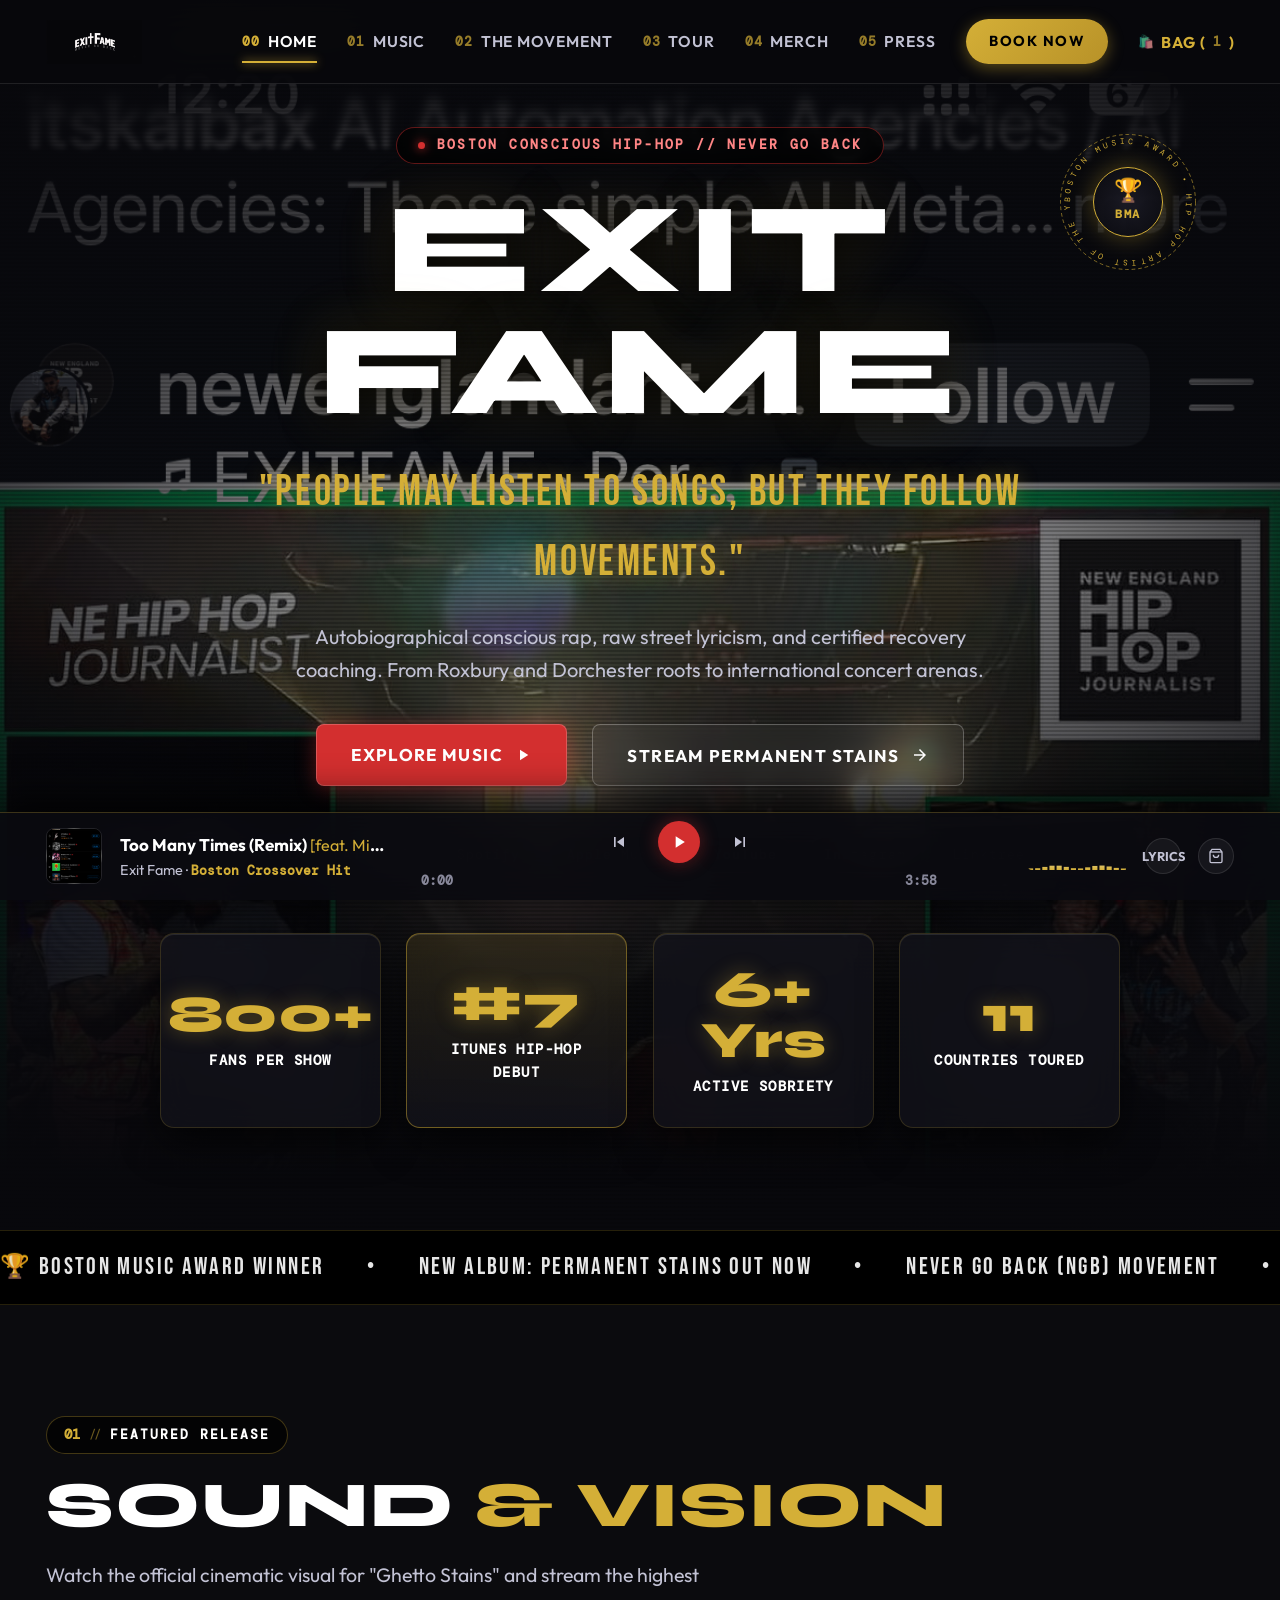
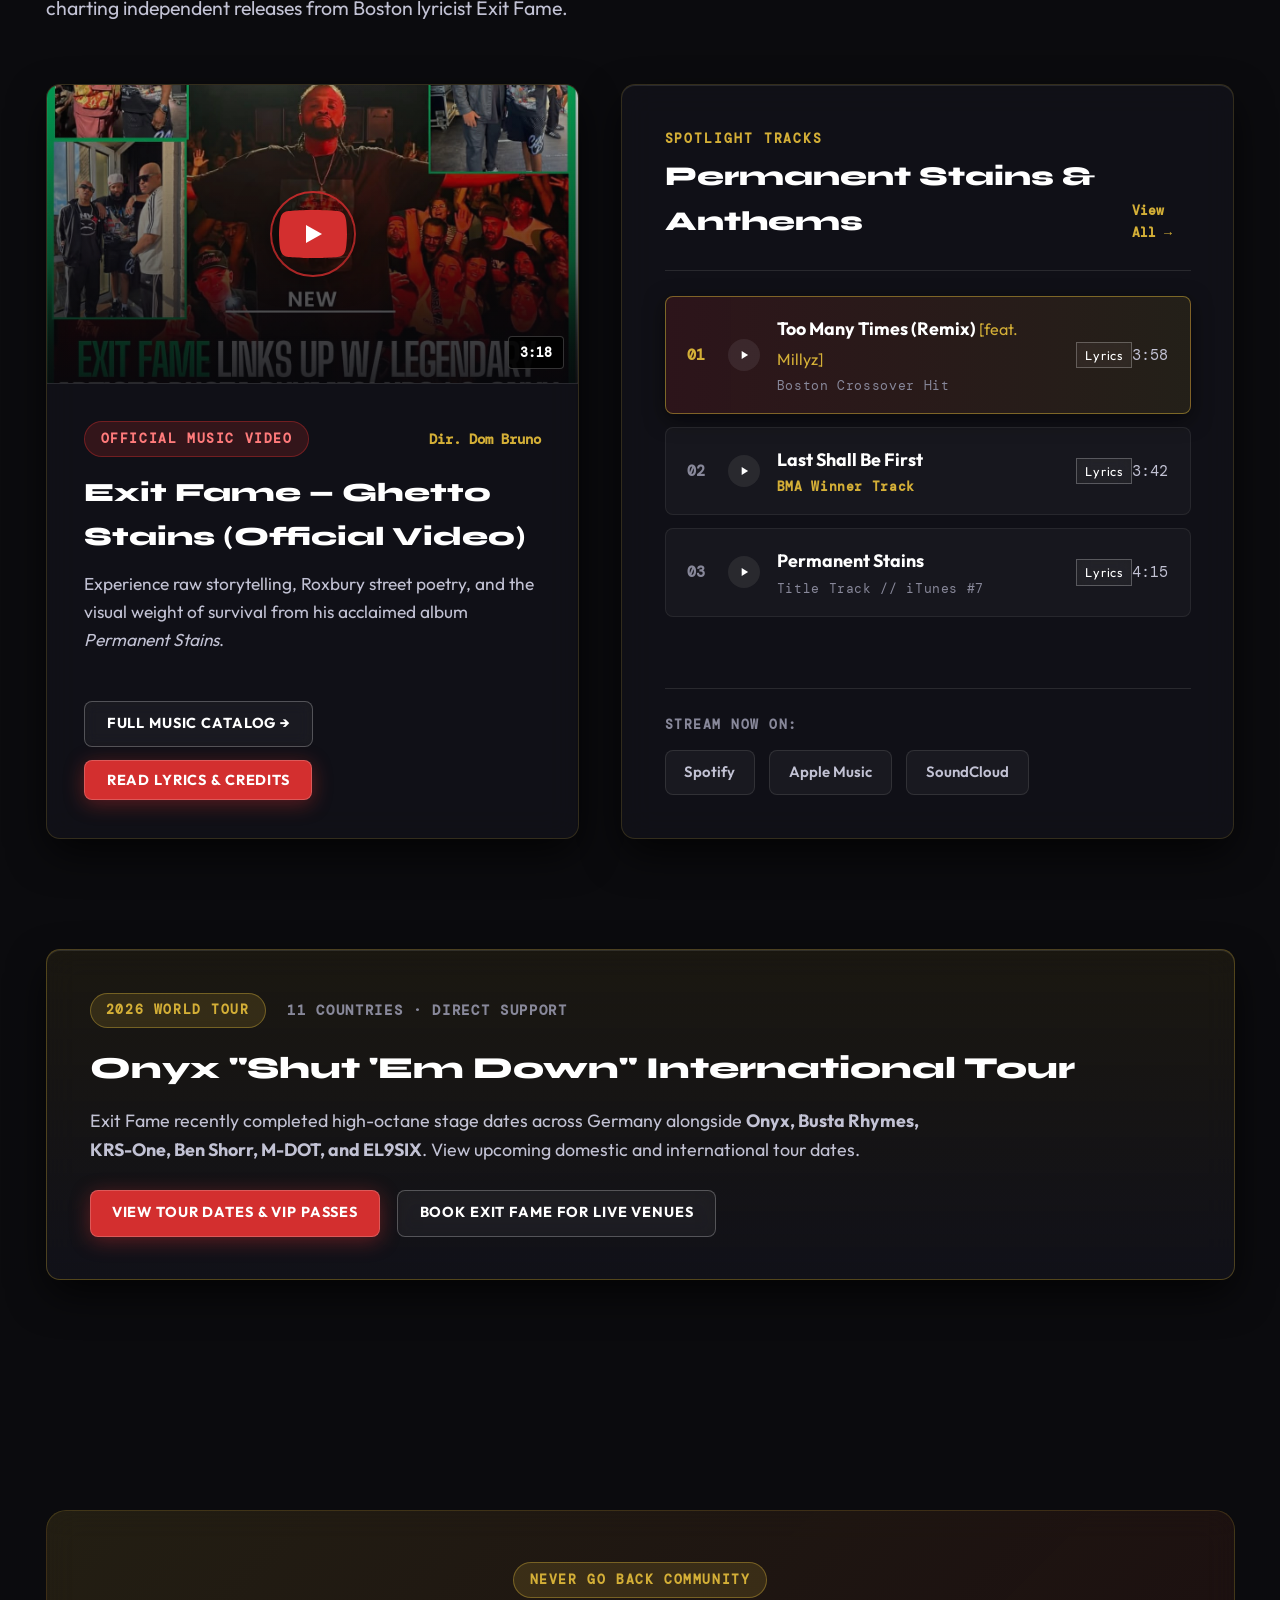
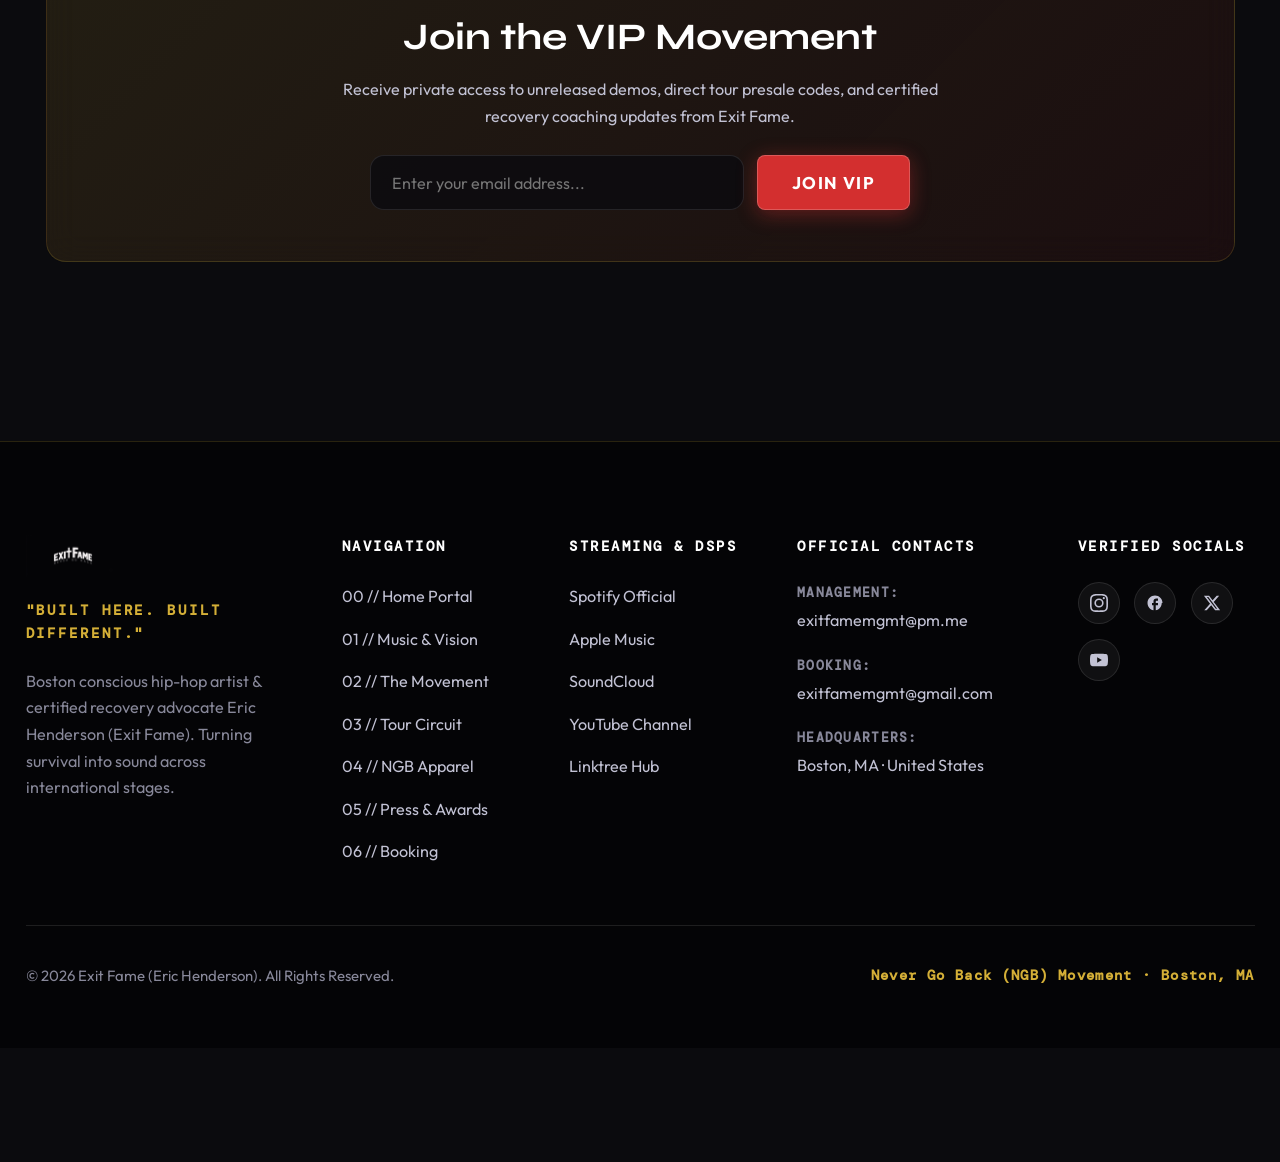
==== commit 0ca1f551: "feat(mobile): optimize responsiveness, touch targets, mobile bag header trigger, audio dock scrubber" ====
--- a/index.html
+++ b/index.html
@@ -55,6 +55,9 @@
       </nav>
 
       <div class="header-actions-mobile">
+        <button class="mobile-bag-btn" onclick="openCart()" aria-label="Open Shopping Bag">
+          <span>🛍️</span><span class="mobile-cart-badge" id="mobile-cart-badge">1</span>
+        </button>
         <button class="mobile-nav-toggle" id="mobile-nav-btn" aria-label="Toggle Menu">
           <span class="bar"></span>
           <span class="bar"></span>
--- a/style.css
+++ b/style.css
@@ -2981,26 +2981,75 @@
   letter-spacing: 0.12em;
 }
 
+/* --- Header Actions Mobile --- */
+.header-actions-mobile {
+  display: none;
+  align-items: center;
+  gap: 0.75rem;
+}
+
+.mobile-bag-btn {
+  display: inline-flex;
+  align-items: center;
+  gap: 0.35rem;
+  padding: 0.4rem 0.85rem;
+  background: rgba(212, 175, 55, 0.15);
+  border: 1px solid rgba(212, 175, 55, 0.4);
+  border-radius: var(--border-radius-full);
+  color: var(--accent-gold);
+  font-family: var(--font-mono);
+  font-size: 0.82rem;
+  font-weight: 700;
+  cursor: pointer;
+  transition: all 0.2s ease;
+}
+
+.mobile-bag-btn:hover {
+  background: var(--accent-gold);
+  color: #000;
+}
+
+.mobile-cart-badge {
+  background: var(--accent-crimson);
+  color: #fff;
+  border-radius: 50%;
+  width: 18px;
+  height: 18px;
+  display: inline-flex;
+  align-items: center;
+  justify-content: center;
+  font-size: 0.7rem;
+  font-weight: 800;
+  line-height: 1;
+}
+
 /* --- Scroll Reveal Animations --- */
 .reveal {
-  opacity: 0;
-  transform: translateY(35px);
-  transition: opacity 0.8s cubic-bezier(0.16, 1, 0.3, 1), transform 0.8s cubic-bezier(0.16, 1, 0.3, 1);
-}
-
-.reveal.visible {
-  opacity: 1;
-  transform: translateY(0);
-}
-
-/* --- Responsive Media Queries --- */
-@media (max-width: 1100px) {
+  opacity: 1 !important;
+  transform: none !important;
+}
+
+/* ==========================================================================
+   RESPONSIVE MEDIA QUERIES (DESKTOP -> TABLET -> MOBILE -> NARROW)
+   ========================================================================== */
+
+@media (max-width: 1200px) {
+  .hero-title {
+    font-size: clamp(3.8rem, 9vw, 6.5rem);
+  }
+}
+
+@media (max-width: 1024px) {
   .footer-columns-grid {
     grid-template-columns: 1fr 1fr;
     gap: 2.5rem;
   }
   .brand-col {
     grid-column: span 2;
+  }
+  .story-layout {
+    grid-template-columns: 1.2fr 1fr;
+    gap: 2rem;
   }
 }
 
@@ -3020,6 +3069,7 @@
 
   .merch-grid {
     grid-template-columns: repeat(2, 1fr);
+    gap: 1.5rem;
   }
 
   .press-logo-flex {
@@ -3038,20 +3088,17 @@
 
   .hero-stats {
     grid-template-columns: repeat(2, 1fr);
-  }
-
-  .dock-container {
-    grid-template-columns: 1fr 1.5fr;
-  }
-
-  .dock-actions-right {
-    display: none;
+    gap: 1rem;
   }
 }
 
 @media (max-width: 768px) {
   html {
-    font-size: 16px;
+    font-size: 15px;
+  }
+
+  body {
+    padding-bottom: calc(var(--dock-height) + 2rem);
   }
 
   .nav-links {
@@ -3062,71 +3109,441 @@
     display: flex;
   }
 
+  .main-header {
+    height: 64px;
+    background: rgba(8, 8, 12, 0.95);
+  }
+
+  .nav-logo {
+    height: 36px;
+  }
+
+  .mobile-drawer {
+    top: 64px;
+    height: calc(100vh - 64px);
+    background: rgba(8, 8, 12, 0.98);
+    backdrop-filter: blur(28px);
+    -webkit-backdrop-filter: blur(28px);
+  }
+
+  .mobile-link {
+    font-size: 1.35rem;
+    padding: 0.65rem 0;
+  }
+
+  /* Hero Adjustments on Mobile */
+  .hero-section {
+    min-height: auto;
+    padding: calc(var(--header-height) + 2rem) 1rem 4.5rem;
+  }
+
+  .hero-title {
+    font-size: clamp(3rem, 13vw, 5.2rem);
+    letter-spacing: 0.02em;
+    margin-bottom: 1rem;
+    word-break: break-word;
+  }
+
+  .hero-tagline {
+    font-size: clamp(1.15rem, 4.2vw, 1.6rem);
+    margin-bottom: 1rem;
+  }
+
+  .hero-subtext {
+    font-size: 0.98rem;
+    line-height: 1.6;
+    margin-bottom: 1.75rem;
+  }
+
+  .hero-actions {
+    flex-direction: column;
+    width: 100%;
+    gap: 0.85rem;
+    margin-bottom: 2.25rem;
+  }
+
+  .hero-actions .btn {
+    width: 100%;
+    padding: 0.95rem 1.5rem;
+    font-size: 0.95rem;
+  }
+
   .hero-badge-container {
-    top: calc(var(--header-height) + 1rem);
-    right: 1rem;
-    width: 110px;
-    height: 110px;
+    top: calc(var(--header-height) + 0.5rem);
+    right: 0.75rem;
+    width: 85px;
+    height: 85px;
+    opacity: 0.9;
   }
 
   .badge-center {
-    width: 52px;
-    height: 52px;
+    width: 44px;
+    height: 44px;
   }
 
   .trophy-icon {
+    font-size: 0.9rem;
+  }
+
+  .badge-year {
+    font-size: 0.55rem;
+  }
+
+  .hero-stats {
+    grid-template-columns: repeat(2, 1fr);
+    gap: 0.85rem;
+  }
+
+  .stat-card {
+    padding: 1.15rem 0.85rem;
+  }
+
+  .stat-num {
+    font-size: 2rem;
+  }
+
+  .stat-lbl {
+    font-size: 0.75rem;
+  }
+
+  /* Section Padding */
+  .section-container {
+    padding: 4rem 1rem;
+  }
+
+  .section-title {
+    font-size: clamp(2rem, 8vw, 2.8rem);
+  }
+
+  .section-lead {
     font-size: 1rem;
   }
 
-  .badge-year {
-    font-size: 0.6rem;
+  /* Subpage Hero */
+  .page-hero {
+    padding: calc(var(--header-height) + 2rem) 1rem 3rem;
+  }
+
+  .page-hero-title {
+    font-size: clamp(2.4rem, 9vw, 3.4rem);
+  }
+
+  .page-hero-subtitle {
+    font-size: 1rem;
+  }
+
+  /* Tracklist Rows */
+  .playlist-track {
+    padding: 0.85rem 0.75rem;
+    gap: 0.75rem;
+  }
+
+  .track-info-row .track-title {
+    font-size: 0.92rem;
+  }
+
+  .track-info-row .track-tag {
+    font-size: 0.72rem;
+  }
+
+  .streaming-platforms-hub {
+    flex-direction: column;
+    align-items: flex-start;
+    gap: 0.75rem;
+  }
+
+  .sph-links {
+    width: 100%;
+    display: grid;
+    grid-template-columns: repeat(2, 1fr);
+    gap: 0.5rem;
+  }
+
+  .platform-chip {
+    width: 100%;
+    justify-content: center;
+    font-size: 0.8rem;
+    padding: 0.55rem;
+  }
+
+  /* Merch Filter Scroll Bar */
+  .merch-filter-bar {
+    justify-content: flex-start;
+    overflow-x: auto;
+    flex-wrap: nowrap;
+    -webkit-overflow-scrolling: touch;
+    padding: 0.25rem 0.25rem 0.75rem;
+    scrollbar-width: none;
+  }
+  .merch-filter-bar::-webkit-scrollbar {
+    display: none;
+  }
+
+  .merch-filter-btn {
+    white-space: nowrap;
+    padding: 0.5rem 1rem;
+    font-size: 0.78rem;
+    flex-shrink: 0;
   }
 
   .merch-grid {
-    grid-template-columns: 1fr;
-  }
-
-  .modal-body {
-    grid-template-columns: 1fr;
-  }
-
-  .contact-card {
-    padding: 2rem 1.5rem;
-  }
-
-  .contact-form-wrapper {
-    padding: 1.5rem;
-  }
-
-  .footer-columns-grid {
-    grid-template-columns: 1fr;
-  }
-
-  .brand-col {
-    grid-column: span 1;
-  }
-
-  .dock-container {
-    grid-template-columns: 1fr;
-    gap: 0.5rem;
-    padding: 0 1rem;
-  }
-
-  .dock-meta {
-    display: none;
-  }
-
-  .dock-scrubber-row {
-    max-width: 100%;
-  }
-
+    grid-template-columns: repeat(2, 1fr);
+    gap: 1rem;
+  }
+
+  .product-meta h4 {
+    font-size: 0.92rem;
+  }
+
+  .product-price {
+    font-size: 1rem;
+  }
+
+  /* Timeline on Mobile */
+  .timeline-tree {
+    padding-left: 1.5rem;
+    gap: 1.75rem;
+  }
+
+  .timeline-tree::before {
+    left: 12px;
+  }
+
+  .timeline-marker {
+    left: -1.5rem;
+    width: 48px;
+    height: 26px;
+  }
+
+  .t-year {
+    font-size: 0.75rem;
+  }
+
+  .timeline-card {
+    padding: 1.25rem 1rem;
+  }
+
+  .timeline-card h4 {
+    font-size: 1.15rem;
+  }
+
+  .timeline-card p {
+    font-size: 0.92rem;
+  }
+
+  /* Tour Rows on Mobile */
   .tour-row {
     grid-template-columns: 1fr;
     gap: 1rem;
+    padding: 1.25rem 1rem;
+  }
+
+  .tour-date-chip {
+    width: 65px;
+    height: 65px;
+  }
+
+  .tour-venue-info .tour-city {
+    font-size: 1.25rem;
   }
 
   .tour-action-wrap {
     grid-column: span 1;
+    width: 100%;
+  }
+
+  .tour-action-wrap .btn {
+    width: 100%;
+  }
+
+  /* Ticket Tiers */
+  .ticket-tiers-grid {
+    grid-template-columns: 1fr;
+    gap: 1.5rem;
+  }
+
+  .tier-card {
+    padding: 1.75rem 1.25rem;
+  }
+
+  /* Contact / Booking Card */
+  .contact-card {
+    padding: 1.75rem 1rem;
+    gap: 2rem;
+  }
+
+  .contact-form-wrapper {
+    padding: 1.25rem 1rem;
+  }
+
+  .form-group input,
+  .form-group select,
+  .form-group textarea {
+    font-size: 16px !important; /* Prevents auto zoom in iOS Safari */
+  }
+
+  /* Footer */
+  .footer-columns-grid {
+    grid-template-columns: 1fr;
+    gap: 2rem;
+  }
+
+  .brand-col {
+    grid-column: span 1;
+  }
+
+  /* --- Persistent Bottom Audio Dock Mobile --- */
+  .persistent-audio-dock {
+    height: 72px;
+    padding: 0;
+  }
+
+  .dock-container {
+    height: 100%;
+    grid-template-columns: auto 1fr auto;
+    gap: 0.65rem;
+    padding: 0 0.85rem;
+    align-items: center;
+    position: relative;
+  }
+
+  .dock-meta {
+    display: flex;
+    align-items: center;
+    gap: 0.5rem;
+    max-width: 130px;
+  }
+
+  .dock-art-wrap {
+    width: 40px;
+    height: 40px;
+    flex-shrink: 0;
+  }
+
+  .dock-vinyl {
+    display: none;
+  }
+
+  .dock-info {
+    overflow: hidden;
+  }
+
+  .dock-title {
+    font-size: 0.78rem;
+    white-space: nowrap;
+    overflow: hidden;
+    text-overflow: ellipsis;
+    display: block;
+    max-width: 85px;
+  }
+
+  .dock-artist {
+    display: none;
+  }
+
+  .dock-controls-center {
+    display: flex;
+    flex-direction: column;
+    align-items: center;
+    justify-content: center;
+  }
+
+  .dock-btns {
+    gap: 0.6rem;
+  }
+
+  .dock-play-btn {
+    width: 38px;
+    height: 38px;
+  }
+
+  .dock-play-btn svg {
+    width: 18px;
+    height: 18px;
+  }
+
+  .dock-btn-icon {
+    width: 28px;
+    height: 28px;
+  }
+
+  .dock-btn-icon svg {
+    width: 16px;
+    height: 16px;
+  }
+
+  .dock-scrubber-row {
+    position: absolute;
+    top: 0;
+    left: 0;
+    width: 100%;
+    padding: 0;
+    margin: 0;
+    height: 3px;
+  }
+
+  .dock-scrubber-row .dock-time {
+    display: none;
+  }
+
+  .dock-progress-track {
+    height: 3px;
+    border-radius: 0;
+  }
+
+  .dock-actions-right {
+    display: flex;
+    align-items: center;
+    gap: 0.4rem;
+  }
+
+  .player-visualizer-wrap {
+    display: none;
+  }
+
+  .dock-dsp-btn {
+    padding: 0.4rem 0.65rem;
+    font-size: 0.72rem;
+  }
+
+  /* Cart Drawer Mobile */
+  .cart-drawer {
+    width: 100%;
+    max-width: 100vw;
+    right: -100vw;
+  }
+
+  /* Modals Mobile */
+  .modal-card {
+    width: 94vw;
+    max-height: 88vh;
+    padding: 1.25rem;
+    border-radius: 14px;
+  }
+
+  .toast-container {
+    right: 0.75rem;
+    left: 0.75rem;
+    bottom: calc(var(--dock-height) + 1rem);
+  }
+
+  .toast-msg {
+    font-size: 0.88rem;
+    padding: 0.75rem 1rem;
+  }
+}
+
+@media (max-width: 440px) {
+  .merch-grid {
+    grid-template-columns: 1fr;
+  }
+
+  .hero-stats {
+    grid-template-columns: repeat(2, 1fr);
+  }
+
+  .dock-title {
+    max-width: 65px;
   }
 }
 
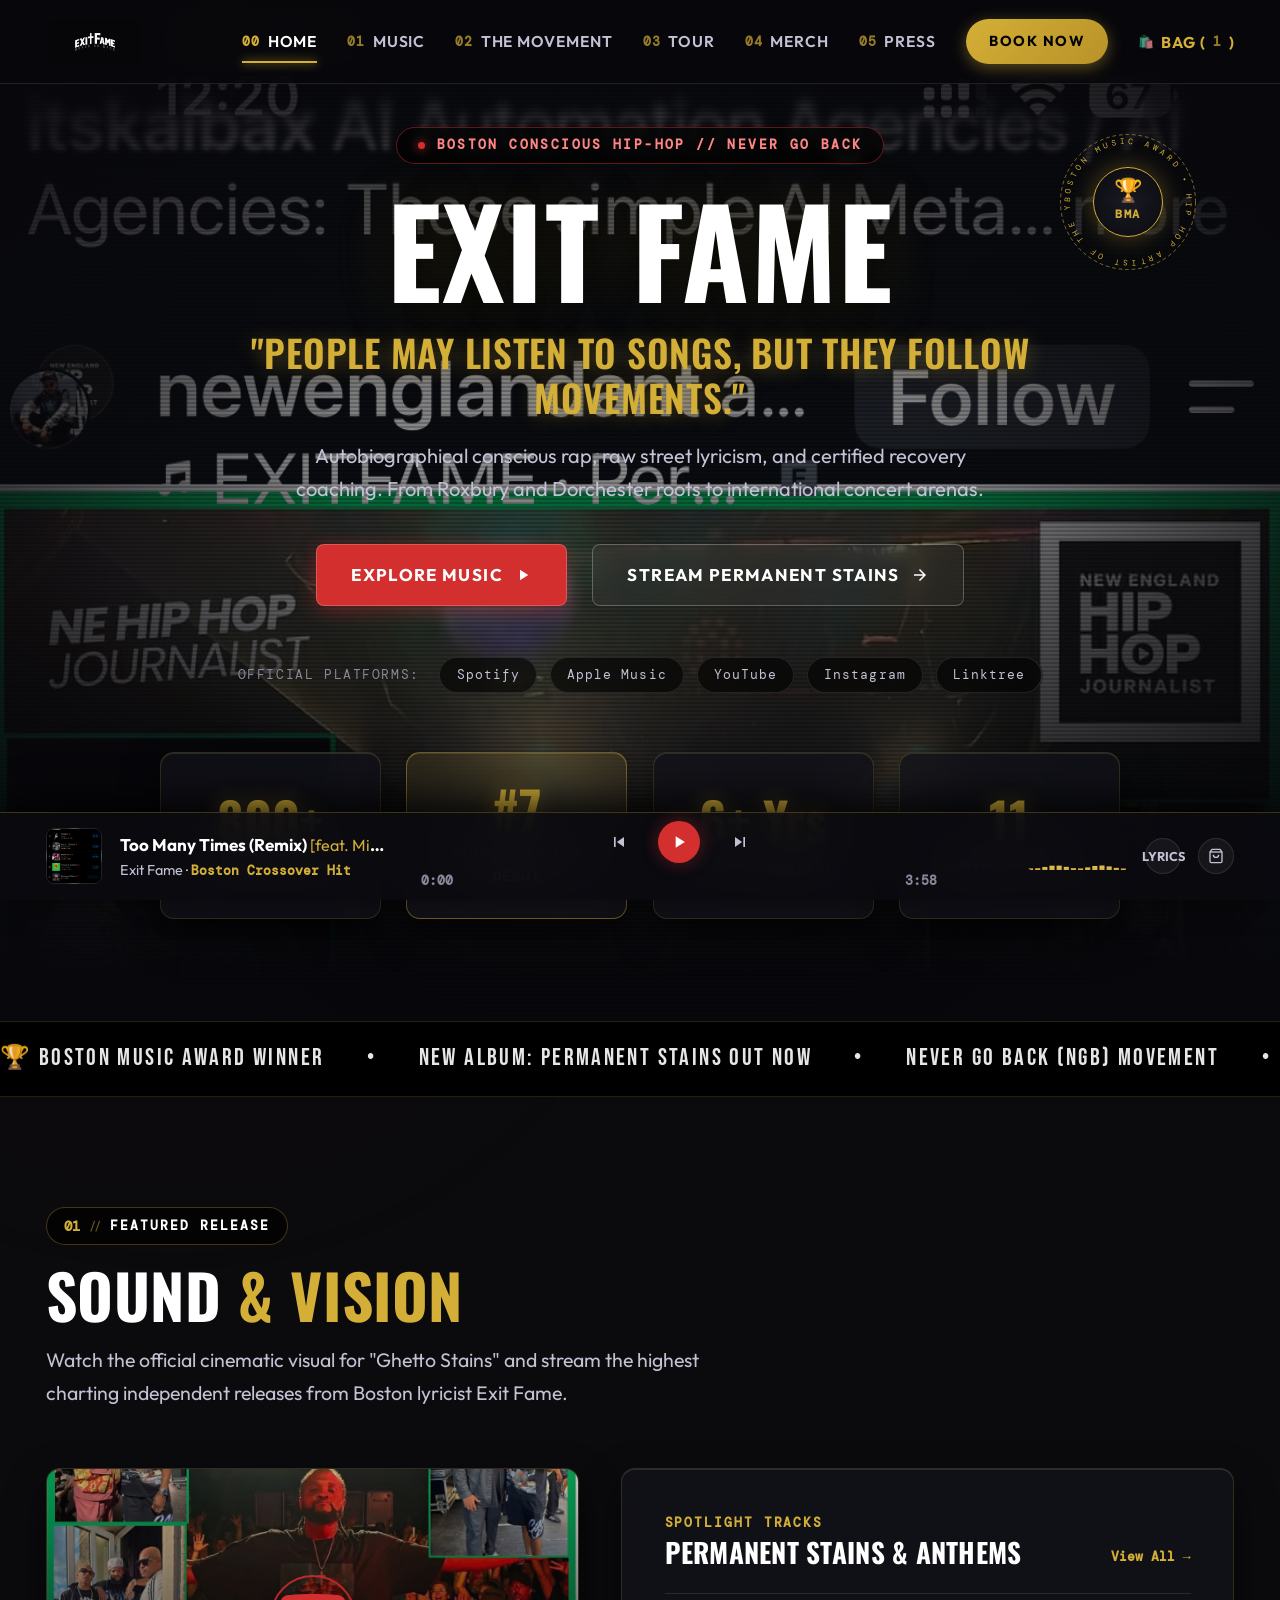
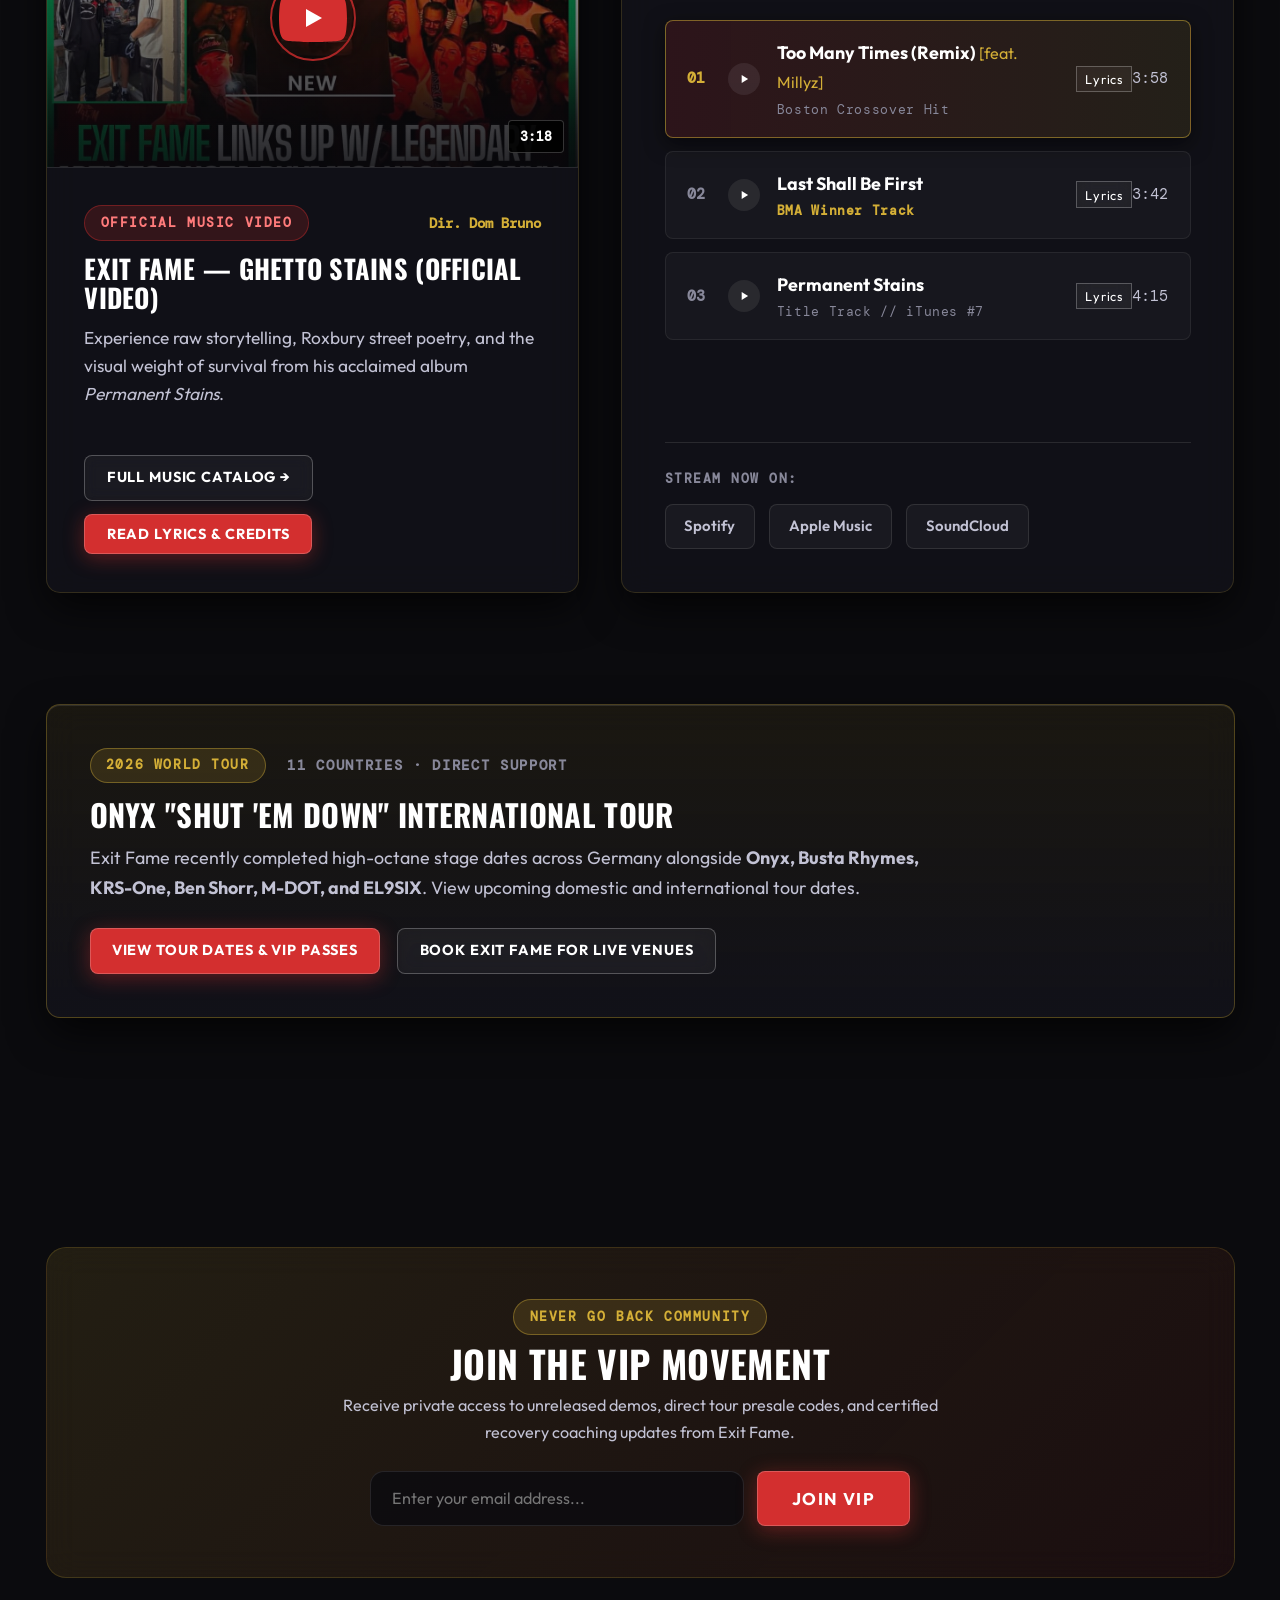
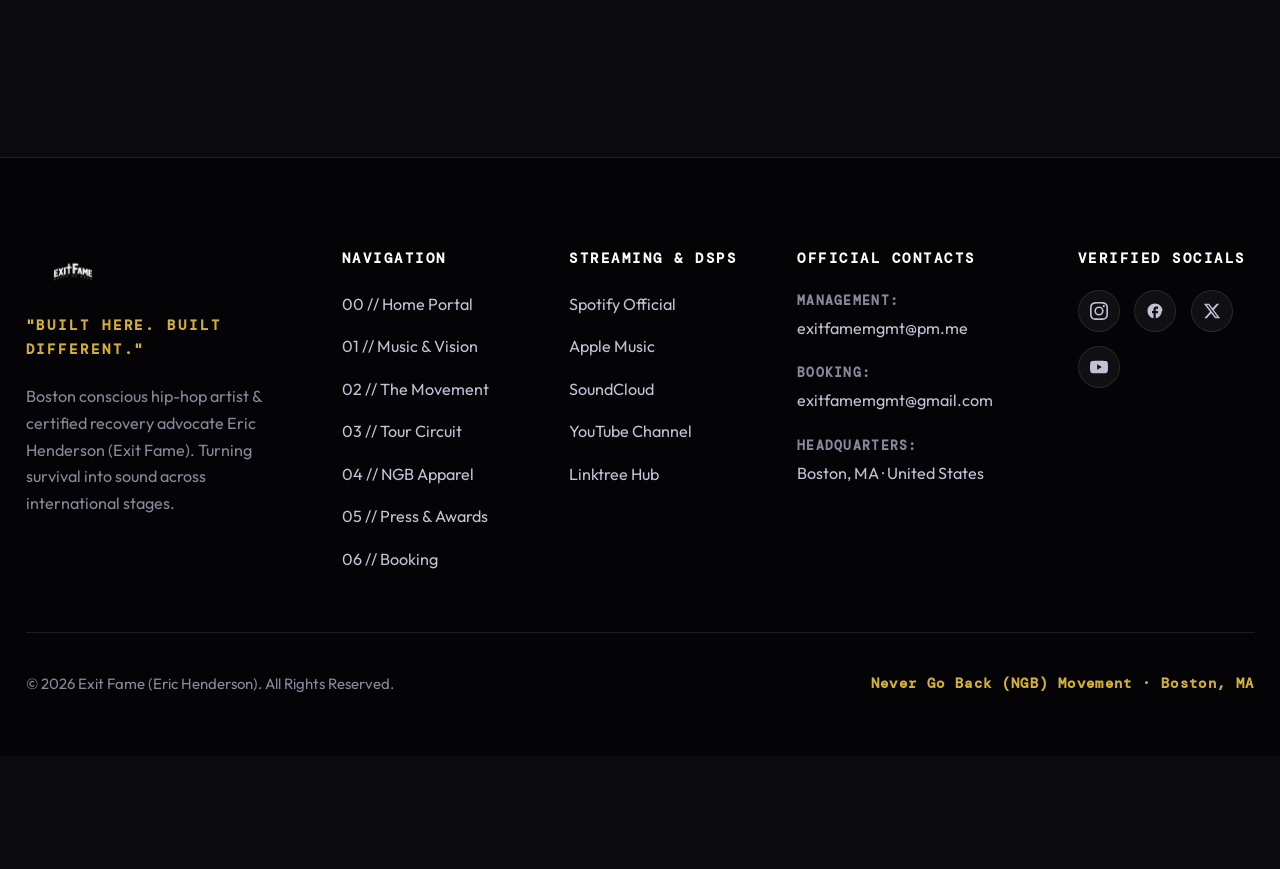
==== commit def9b2b7: "style(typography): switch display headers to Oswald and Bebas Neue, refine line-heights, and optimiz" ====
--- a/index.html
+++ b/index.html
@@ -9,7 +9,7 @@
   <!-- Google Fonts -->
   <link rel="preconnect" href="https://fonts.googleapis.com">
   <link rel="preconnect" href="https://fonts.gstatic.com" crossorigin>
-  <link href="https://fonts.googleapis.com/css2?family=Bebas+Neue&family=DM+Mono:ital,wght@0,300;0,400;0,500;1,300;1,400;1,500&family=Outfit:wght@300;400;500;600;700;800;900&family=Syne:wght@700;800&display=swap" rel="stylesheet">
+  <link href="https://fonts.googleapis.com/css2?family=Anton&family=Bebas+Neue&family=DM+Mono:ital,wght@0,300;0,400;0,500;1,300;1,400;1,500&family=Oswald:wght@500;600;700&family=Outfit:wght@300;400;500;600;700;800;900&display=swap" rel="stylesheet">
   
   <!-- Stylesheets -->
   <link rel="stylesheet" href="style.css">
--- a/style.css
+++ b/style.css
@@ -38,9 +38,9 @@
   --border-glass-hover: rgba(212, 175, 55, 0.45);
   --border-crimson: rgba(211, 47, 47, 0.35);
 
-  /* Typography Families */
-  --font-display: 'Syne', sans-serif;
-  --font-headline: 'Bebas Neue', sans-serif;
+  /* Typography Families (Tall, Condensed, Bold Display Hierarchy) */
+  --font-display: 'Oswald', 'Bebas Neue', sans-serif;
+  --font-headline: 'Bebas Neue', 'Oswald', sans-serif;
   --font-body: 'Outfit', sans-serif;
   --font-mono: 'DM Mono', monospace;
 
@@ -70,6 +70,17 @@
   scroll-behavior: smooth;
   font-size: 17px; /* Scaled up for optimal legibility */
   background-color: #0b0b0e;
+}
+
+/* Global Headings: Tall, Bold, Natural Condensed Display */
+h1, h2, h3, h4, h5, h6 {
+  font-family: var(--font-display);
+  font-weight: 700;
+  text-transform: uppercase;
+  letter-spacing: 0.01em;
+  line-height: 1.08;
+  color: var(--text-primary);
+  transform: none !important;
 }
 
 body {
@@ -421,13 +432,13 @@
 
 .section-title {
   font-family: var(--font-display);
-  font-size: clamp(2.5rem, 5vw, 3.8rem);
-  font-weight: 800;
+  font-size: clamp(2.2rem, 5vw, 3.6rem);
+  font-weight: 700;
   text-transform: uppercase;
-  letter-spacing: 0.02em;
+  letter-spacing: 0.01em;
   color: var(--text-primary);
-  line-height: 1.1;
-  margin-bottom: 1rem;
+  line-height: 1.08;
+  margin-bottom: 0.85rem;
 }
 
 .section-title span {
@@ -491,12 +502,13 @@
 
 .page-hero-title {
   font-family: var(--font-display);
-  font-size: clamp(2.8rem, 6vw, 4.8rem);
-  font-weight: 800;
+  font-size: clamp(2.5rem, 6vw, 4.4rem);
+  font-weight: 700;
   text-transform: uppercase;
-  line-height: 1;
+  line-height: 1.05;
+  letter-spacing: 0.01em;
   color: #ffffff;
-  margin-bottom: 1rem;
+  margin-bottom: 0.85rem;
   text-shadow: 0 4px 30px rgba(0, 0, 0, 0.8);
 }
 
@@ -912,23 +924,26 @@
 
 .hero-title {
   font-family: var(--font-display);
-  font-size: clamp(4.2rem, 10vw, 8.5rem);
-  font-weight: 800;
+  font-size: clamp(3.6rem, 9.5vw, 7.5rem);
+  font-weight: 700;
   text-transform: uppercase;
-  letter-spacing: 0.04em;
-  line-height: 0.95;
+  letter-spacing: 0.01em;
+  line-height: 0.98;
   color: #ffffff;
   text-shadow: 0 6px 40px rgba(0, 0, 0, 0.9), 0 0 60px rgba(212, 175, 55, 0.2);
-  margin-bottom: 1.5rem;
+  margin-bottom: 1.25rem;
+  word-break: break-word;
 }
 
 .hero-tagline {
-  font-family: var(--font-headline);
-  font-size: clamp(1.6rem, 3.5vw, 2.5rem);
-  color: var(--accent-gold);
-  letter-spacing: 0.06em;
+  font-family: var(--font-display);
+  font-size: clamp(1.35rem, 3.2vw, 2.2rem);
+  font-weight: 600;
+  color: var(--accent-gold);
+  letter-spacing: 0.02em;
   text-transform: uppercase;
-  margin-bottom: 1.25rem;
+  margin-bottom: 1.15rem;
+  line-height: 1.2;
   text-shadow: 0 2px 20px rgba(212, 175, 55, 0.35);
 }
 
@@ -3131,22 +3146,33 @@
     padding: 0.65rem 0;
   }
 
+  /* Mobile Typography & Spacing Polish */
+  h1, h2, h3, h4, .hero-title, .section-title, .page-hero-title, .tour-headline-card h3 {
+    letter-spacing: -0.01em !important;
+    word-break: break-word;
+    font-stretch: normal !important;
+    transform: none !important;
+  }
+
   /* Hero Adjustments on Mobile */
   .hero-section {
     min-height: auto;
-    padding: calc(var(--header-height) + 2rem) 1rem 4.5rem;
+    padding: calc(var(--header-height) + 1.5rem) 1rem 4rem;
   }
 
   .hero-title {
-    font-size: clamp(3rem, 13vw, 5.2rem);
-    letter-spacing: 0.02em;
-    margin-bottom: 1rem;
+    font-size: clamp(2.75rem, 12.5vw, 4.4rem);
+    line-height: 1.02;
+    letter-spacing: -0.02em !important;
+    margin-bottom: 0.85rem;
     word-break: break-word;
   }
 
   .hero-tagline {
-    font-size: clamp(1.15rem, 4.2vw, 1.6rem);
-    margin-bottom: 1rem;
+    font-size: clamp(1.1rem, 4vw, 1.45rem);
+    line-height: 1.22;
+    letter-spacing: 0em !important;
+    margin-bottom: 0.85rem;
   }
 
   .hero-subtext {
@@ -3212,7 +3238,9 @@
   }
 
   .section-title {
-    font-size: clamp(2rem, 8vw, 2.8rem);
+    font-size: clamp(1.9rem, 7.5vw, 2.5rem);
+    line-height: 1.08;
+    letter-spacing: -0.01em !important;
   }
 
   .section-lead {
@@ -3225,11 +3253,19 @@
   }
 
   .page-hero-title {
-    font-size: clamp(2.4rem, 9vw, 3.4rem);
+    font-size: clamp(2.1rem, 8vw, 3rem);
+    line-height: 1.05;
+    letter-spacing: -0.01em !important;
   }
 
   .page-hero-subtitle {
     font-size: 1rem;
+  }
+
+  .tour-headline-card h3 {
+    font-size: clamp(1.4rem, 5vw, 1.85rem);
+    line-height: 1.12;
+    letter-spacing: -0.01em !important;
   }
 
   /* Tracklist Rows */
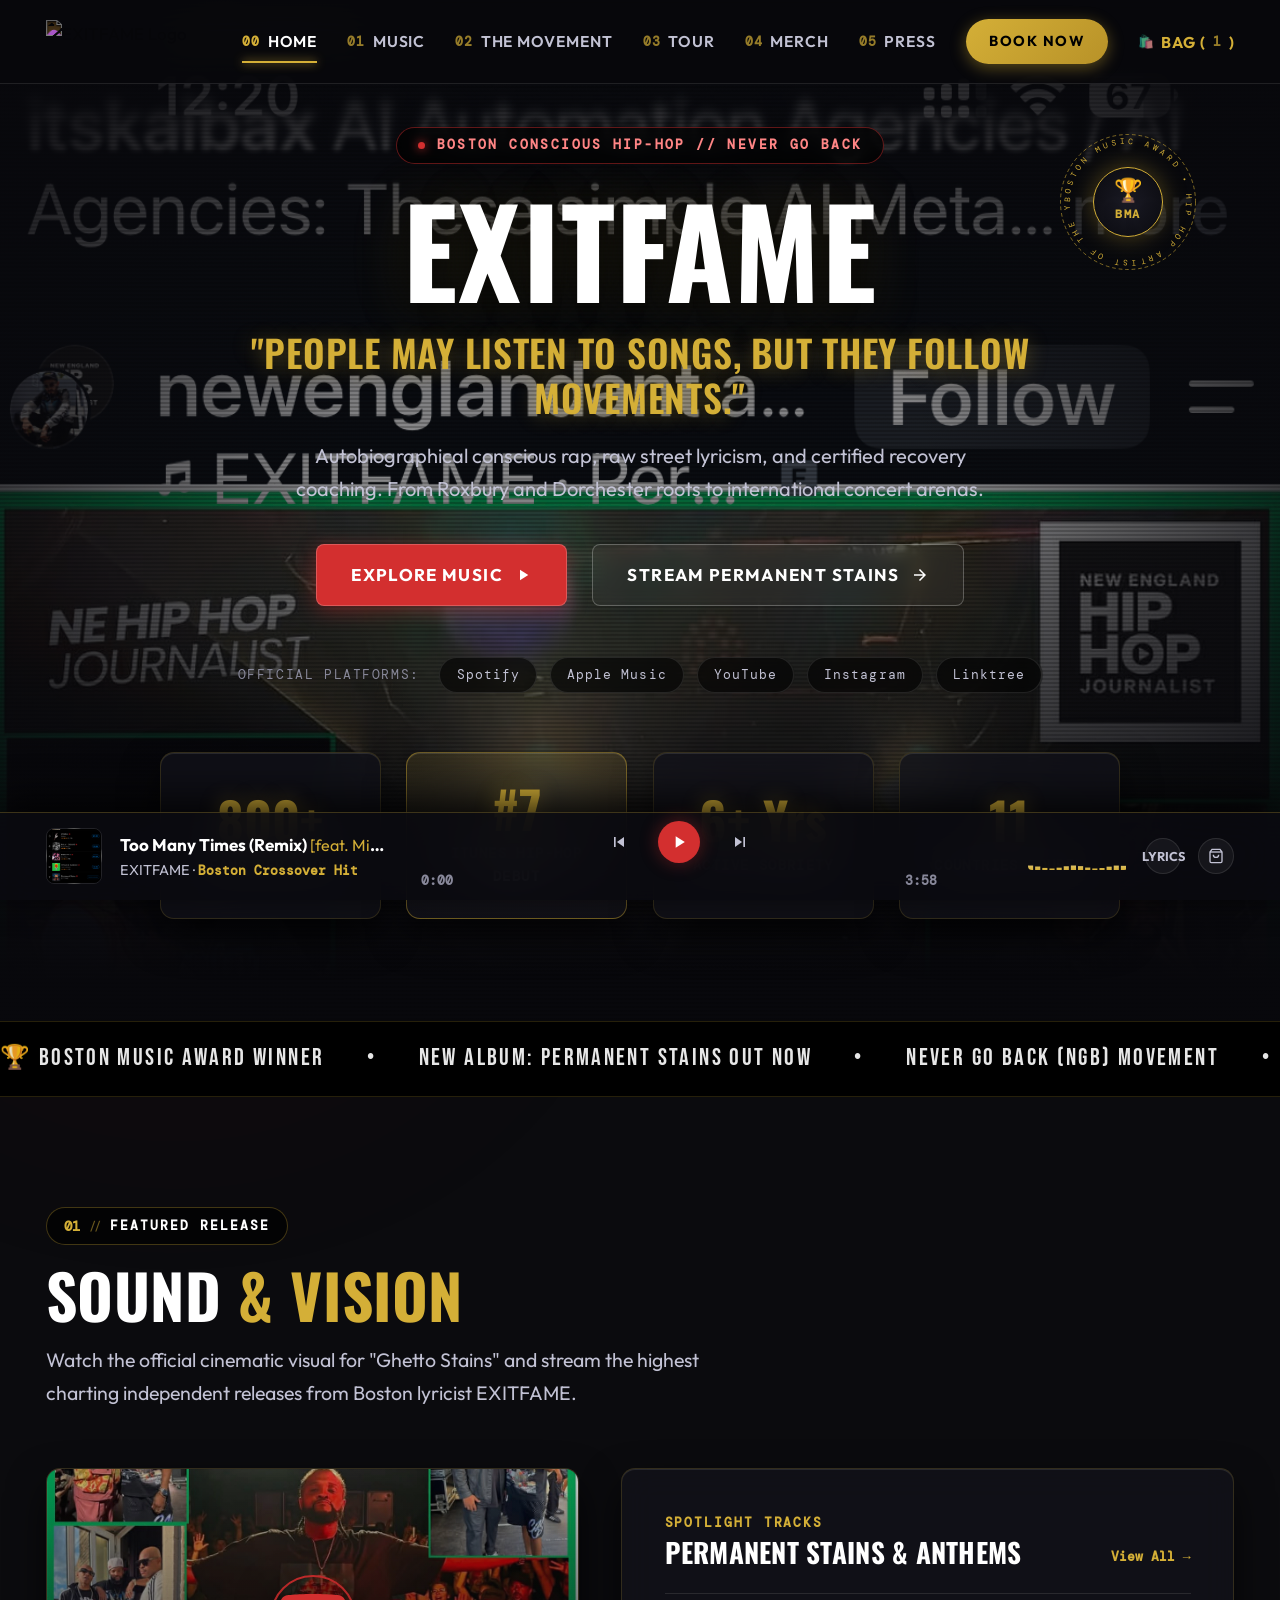
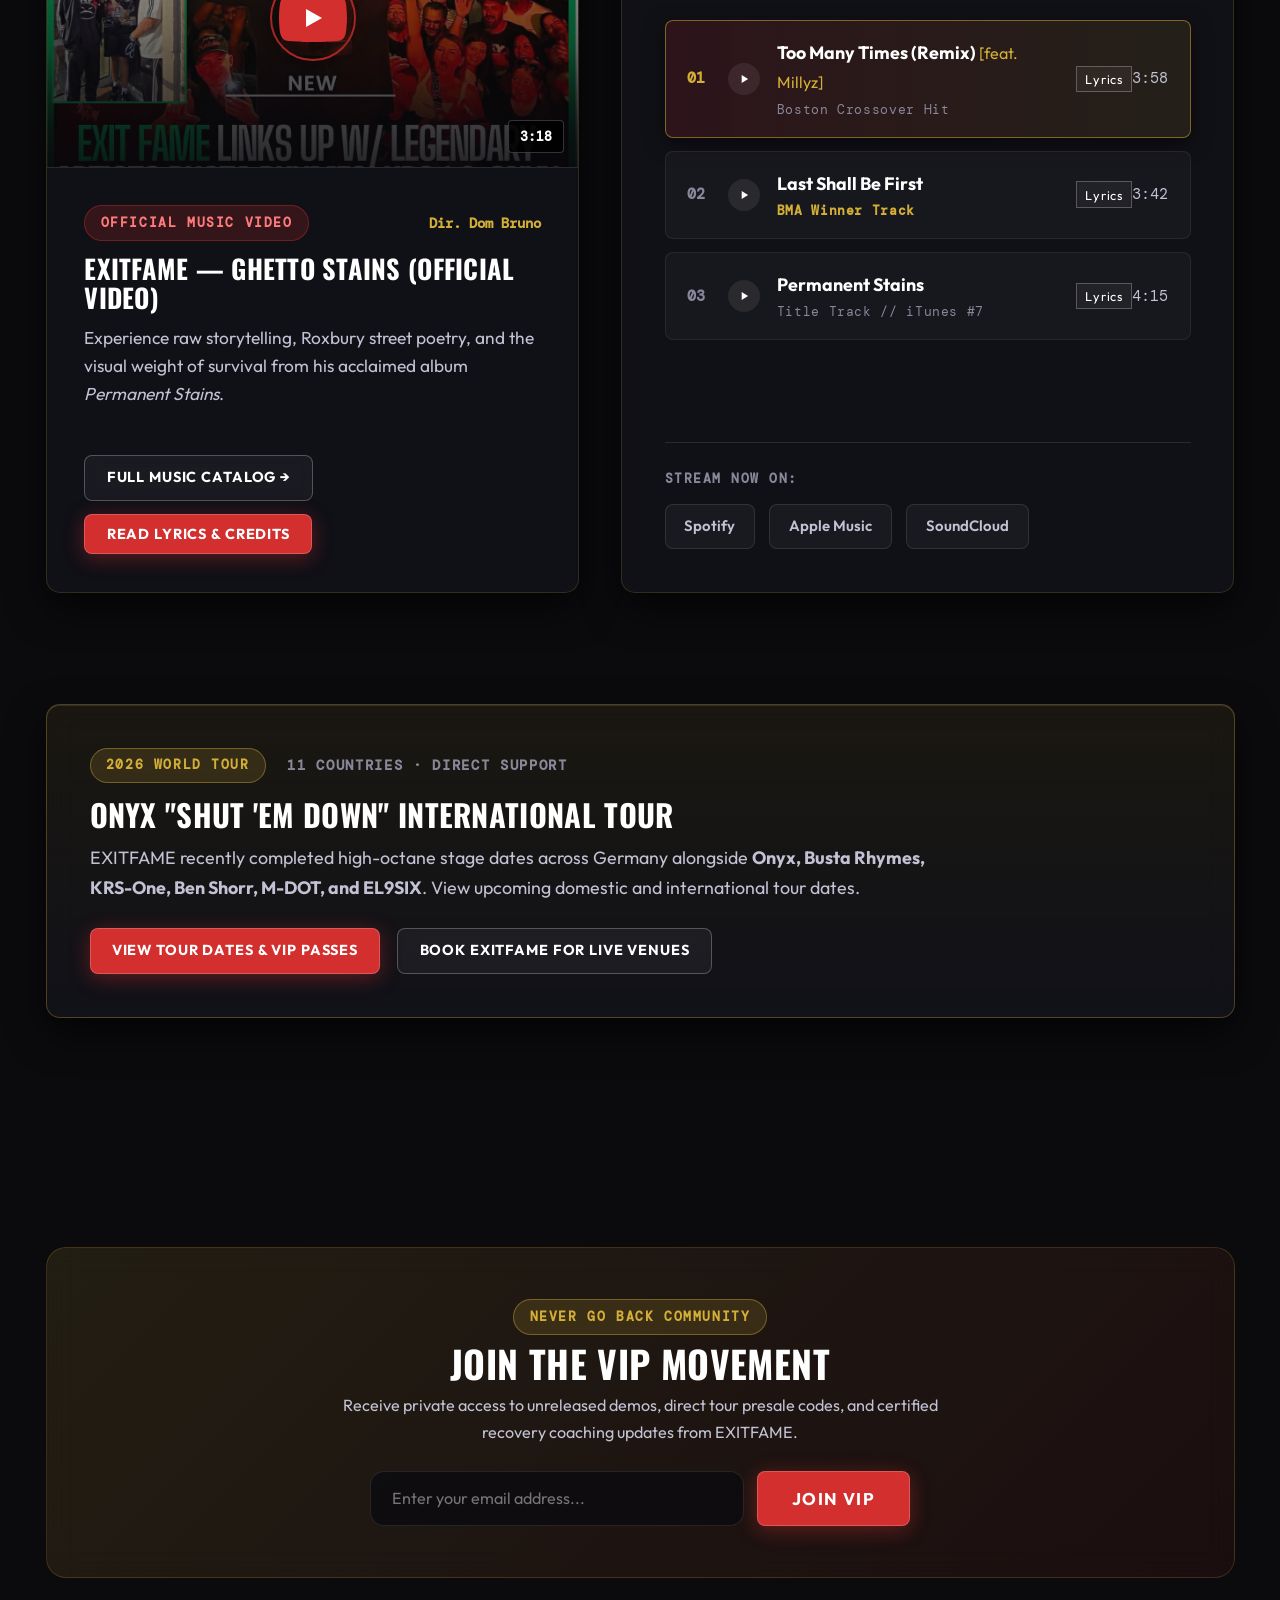
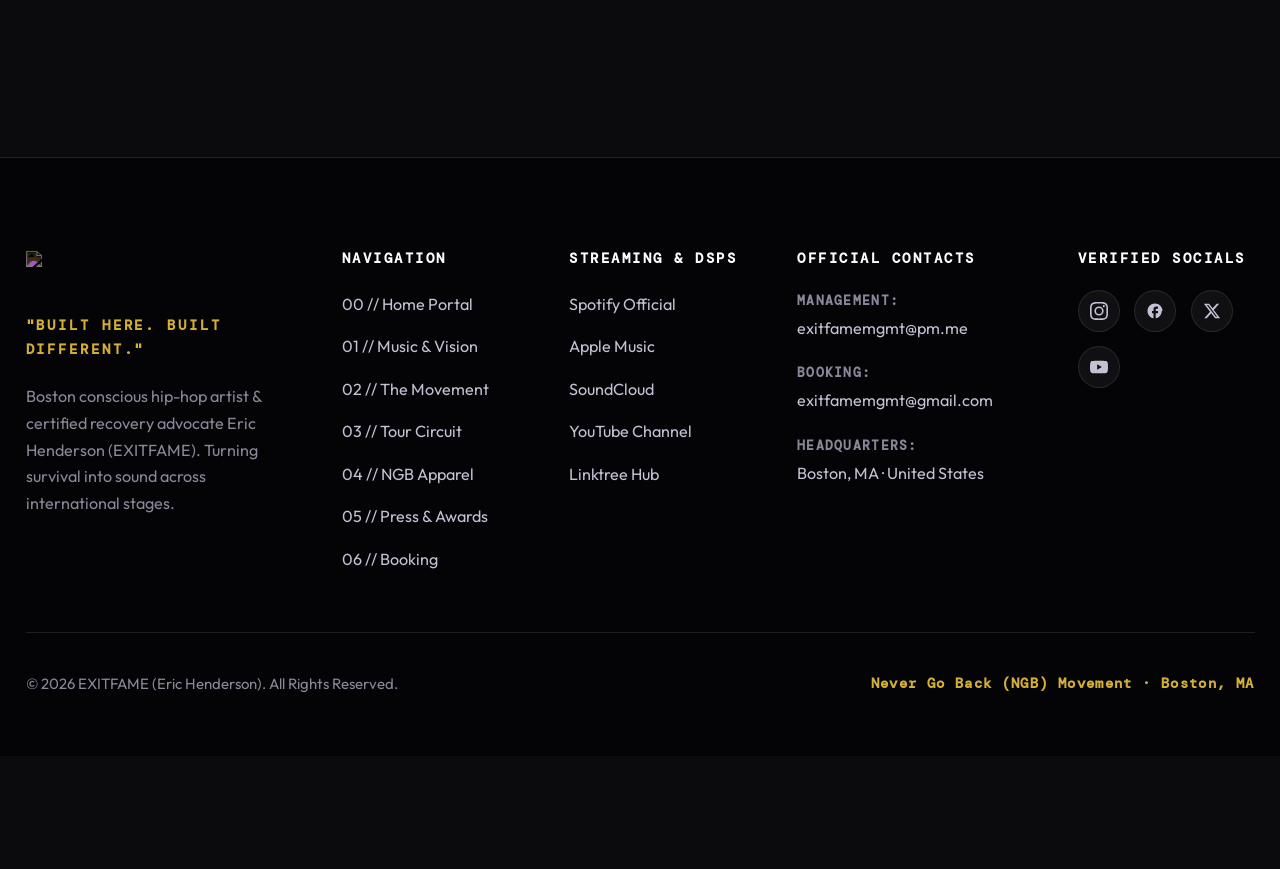
==== commit 27bc5f08: "style(brand): remove space from brand name to strictly read EXITFAME across entire site and update l" ====
--- a/index.html
+++ b/index.html
@@ -3,8 +3,8 @@
 <head>
   <meta charset="UTF-8">
   <meta name="viewport" content="width=device-width, initial-scale=1.0">
-  <title>EXIT FAME — Official Artist Portal | Never Go Back (NGB)</title>
-  <meta name="description" content="Official portal for Boston conscious rap artist, lyricist, and recovery advocate Exit Fame (Eric Henderson). Featured music videos, tour routing, and NGB movement.">
+  <title>EXITFAME — Official Artist Portal | Never Go Back (NGB)</title>
+  <meta name="description" content="Official portal for Boston conscious rap artist, lyricist, and recovery advocate EXITFAME (Eric Henderson). Featured music videos, tour routing, and NGB movement.">
   
   <!-- Google Fonts -->
   <link rel="preconnect" href="https://fonts.googleapis.com">
@@ -36,8 +36,8 @@
   <header class="main-header" id="navbar">
     <div class="header-container">
       <div class="brand-logo-img-wrapper">
-        <a href="index.html" class="brand-link" aria-label="Exit Fame Home">
-          <img src="exit fame logo.png" alt="Exit Fame Logo" class="nav-logo">
+        <a href="index.html" class="brand-link" aria-label="EXITFAME Home">
+          <img src="exitfame logo.png" alt="EXITFAME Logo" class="nav-logo">
         </a>
       </div>
 
@@ -71,7 +71,7 @@
   <div class="mobile-drawer" id="mobile-drawer">
     <div class="mobile-drawer-inner">
       <div class="mobile-brand">
-        <img src="exit fame logo.png" alt="Exit Fame Logo" class="mobile-logo">
+        <img src="exitfame logo.png" alt="EXITFAME Logo" class="mobile-logo">
       </div>
       <nav class="mobile-nav-links">
         <a href="index.html" class="mobile-link active"><span class="m-num">00</span> Home Portal</a>
@@ -122,7 +122,7 @@
         <span>BOSTON CONSCIOUS HIP-HOP // NEVER GO BACK</span>
       </div>
 
-      <h1 class="hero-title reveal" data-text="EXIT FAME">EXIT FAME</h1>
+      <h1 class="hero-title reveal" data-text="EXITFAME">EXITFAME</h1>
       
       <p class="hero-tagline reveal">"People may listen to songs, but they follow movements."</p>
       <p class="hero-subtext reveal">Autobiographical conscious rap, raw street lyricism, and certified recovery coaching. From Roxbury and Dorchester roots to international concert arenas.</p>
@@ -201,7 +201,7 @@
         <span class="badge-title">FEATURED RELEASE</span>
       </div>
       <h2 class="section-title">Sound <span>&amp; Vision</span></h2>
-      <p class="section-lead">Watch the official cinematic visual for "Ghetto Stains" and stream the highest charting independent releases from Boston lyricist Exit Fame.</p>
+      <p class="section-lead">Watch the official cinematic visual for "Ghetto Stains" and stream the highest charting independent releases from Boston lyricist EXITFAME.</p>
     </div>
 
     <div class="music-grid">
@@ -220,7 +220,7 @@
             <span class="badge badge-crimson">OFFICIAL MUSIC VIDEO</span>
             <span class="video-director">Dir. Dom Bruno</span>
           </div>
-          <h3>Exit Fame — Ghetto Stains (Official Video)</h3>
+          <h3>EXITFAME — Ghetto Stains (Official Video)</h3>
           <p>Experience raw storytelling, Roxbury street poetry, and the visual weight of survival from his acclaimed album <em>Permanent Stains</em>.</p>
           <div style="display:flex; gap:0.75rem; flex-wrap:wrap; margin-top:1rem;">
             <a href="music.html" class="btn btn-sm btn-outline">
@@ -313,10 +313,10 @@
         <span class="th-circuit">11 COUNTRIES · DIRECT SUPPORT</span>
       </div>
       <h3>Onyx "Shut 'Em Down" International Tour</h3>
-      <p>Exit Fame recently completed high-octane stage dates across Germany alongside <strong>Onyx, Busta Rhymes, KRS-One, Ben Shorr, M-DOT, and EL9SIX</strong>. View upcoming domestic and international tour dates.</p>
+      <p>EXITFAME recently completed high-octane stage dates across Germany alongside <strong>Onyx, Busta Rhymes, KRS-One, Ben Shorr, M-DOT, and EL9SIX</strong>. View upcoming domestic and international tour dates.</p>
       <div style="margin-top: 1.5rem; display: flex; gap: 1rem; flex-wrap: wrap;">
         <a href="tour.html" class="btn btn-primary btn-sm">View Tour Dates &amp; VIP Passes</a>
-        <a href="booking.html" class="btn btn-outline btn-sm">Book Exit Fame for Live Venues</a>
+        <a href="booking.html" class="btn btn-outline btn-sm">Book EXITFAME for Live Venues</a>
       </div>
     </div>
   </section>
@@ -326,7 +326,7 @@
     <div class="vip-strip reveal">
       <span class="badge badge-gold">NEVER GO BACK COMMUNITY</span>
       <h2 style="font-family: var(--font-display); font-size: 2.2rem; margin: 0.5rem 0;">Join the VIP Movement</h2>
-      <p style="color: var(--text-secondary); max-width: 600px; margin: 0 auto; font-size: 0.95rem;">Receive private access to unreleased demos, direct tour presale codes, and certified recovery coaching updates from Exit Fame.</p>
+      <p style="color: var(--text-secondary); max-width: 600px; margin: 0 auto; font-size: 0.95rem;">Receive private access to unreleased demos, direct tour presale codes, and certified recovery coaching updates from EXITFAME.</p>
       <form class="vip-form-row" onsubmit="handleVipSubmit(event)">
         <input type="email" id="vip-email-input" class="vip-input" required placeholder="Enter your email address...">
         <button type="submit" class="btn btn-primary btn-glow">Join VIP</button>
@@ -339,9 +339,9 @@
     <div class="footer-container">
       <div class="footer-columns-grid">
         <div class="footer-col brand-col">
-          <img src="exit fame logo.png" alt="Exit Fame Logo" class="footer-logo">
+          <img src="exitfame logo.png" alt="EXITFAME Logo" class="footer-logo">
           <p class="footer-statement">"Built Here. Built Different."</p>
-          <p class="footer-bio-snippet">Boston conscious hip-hop artist &amp; certified recovery advocate Eric Henderson (Exit Fame). Turning survival into sound across international stages.</p>
+          <p class="footer-bio-snippet">Boston conscious hip-hop artist &amp; certified recovery advocate Eric Henderson (EXITFAME). Turning survival into sound across international stages.</p>
         </div>
 
         <div class="footer-col">
@@ -405,7 +405,7 @@
 
       <!-- Bottom Copyright Strip -->
       <div class="footer-bottom-strip">
-        <p class="f-copy">&copy; 2026 Exit Fame (Eric Henderson). All Rights Reserved.</p>
+        <p class="f-copy">&copy; 2026 EXITFAME (Eric Henderson). All Rights Reserved.</p>
         <p class="f-sub">Never Go Back (NGB) Movement · Boston, MA</p>
       </div>
     </div>
@@ -423,7 +423,7 @@
         </div>
         <div class="dock-info">
           <span class="dock-title" id="dock-track-title">Too Many Times (Remix) [feat. Millyz]</span>
-          <span class="dock-artist">Exit Fame · <span class="dock-badge-tag" id="dock-track-tag">Boston Crossover Hit</span></span>
+          <span class="dock-artist">EXITFAME · <span class="dock-badge-tag" id="dock-track-tag">Boston Crossover Hit</span></span>
         </div>
       </div>
 
--- a/style.css
+++ b/style.css
@@ -1,5 +1,5 @@
 /* ==========================================================================
-   EXIT FAME — OFFICIAL ARTIST WEBSITE STYLESHEET
+   EXITFAME — OFFICIAL ARTIST WEBSITE STYLESHEET
    Design Standard: High-End Cinematic Dark Glassmorphism + Multi-Page Architecture
    ========================================================================== */
 
@@ -3584,7 +3584,7 @@
 }
 
 /* ==========================================================================
-   INTERACTIVE TRiSTAR-PARITY DESIGN SYSTEMS (Exit Fame Custom Edition)
+   INTERACTIVE TRiSTAR-PARITY DESIGN SYSTEMS (EXITFAME Custom Edition)
    ========================================================================== */
 
 /* --- Toast Notification System --- */
